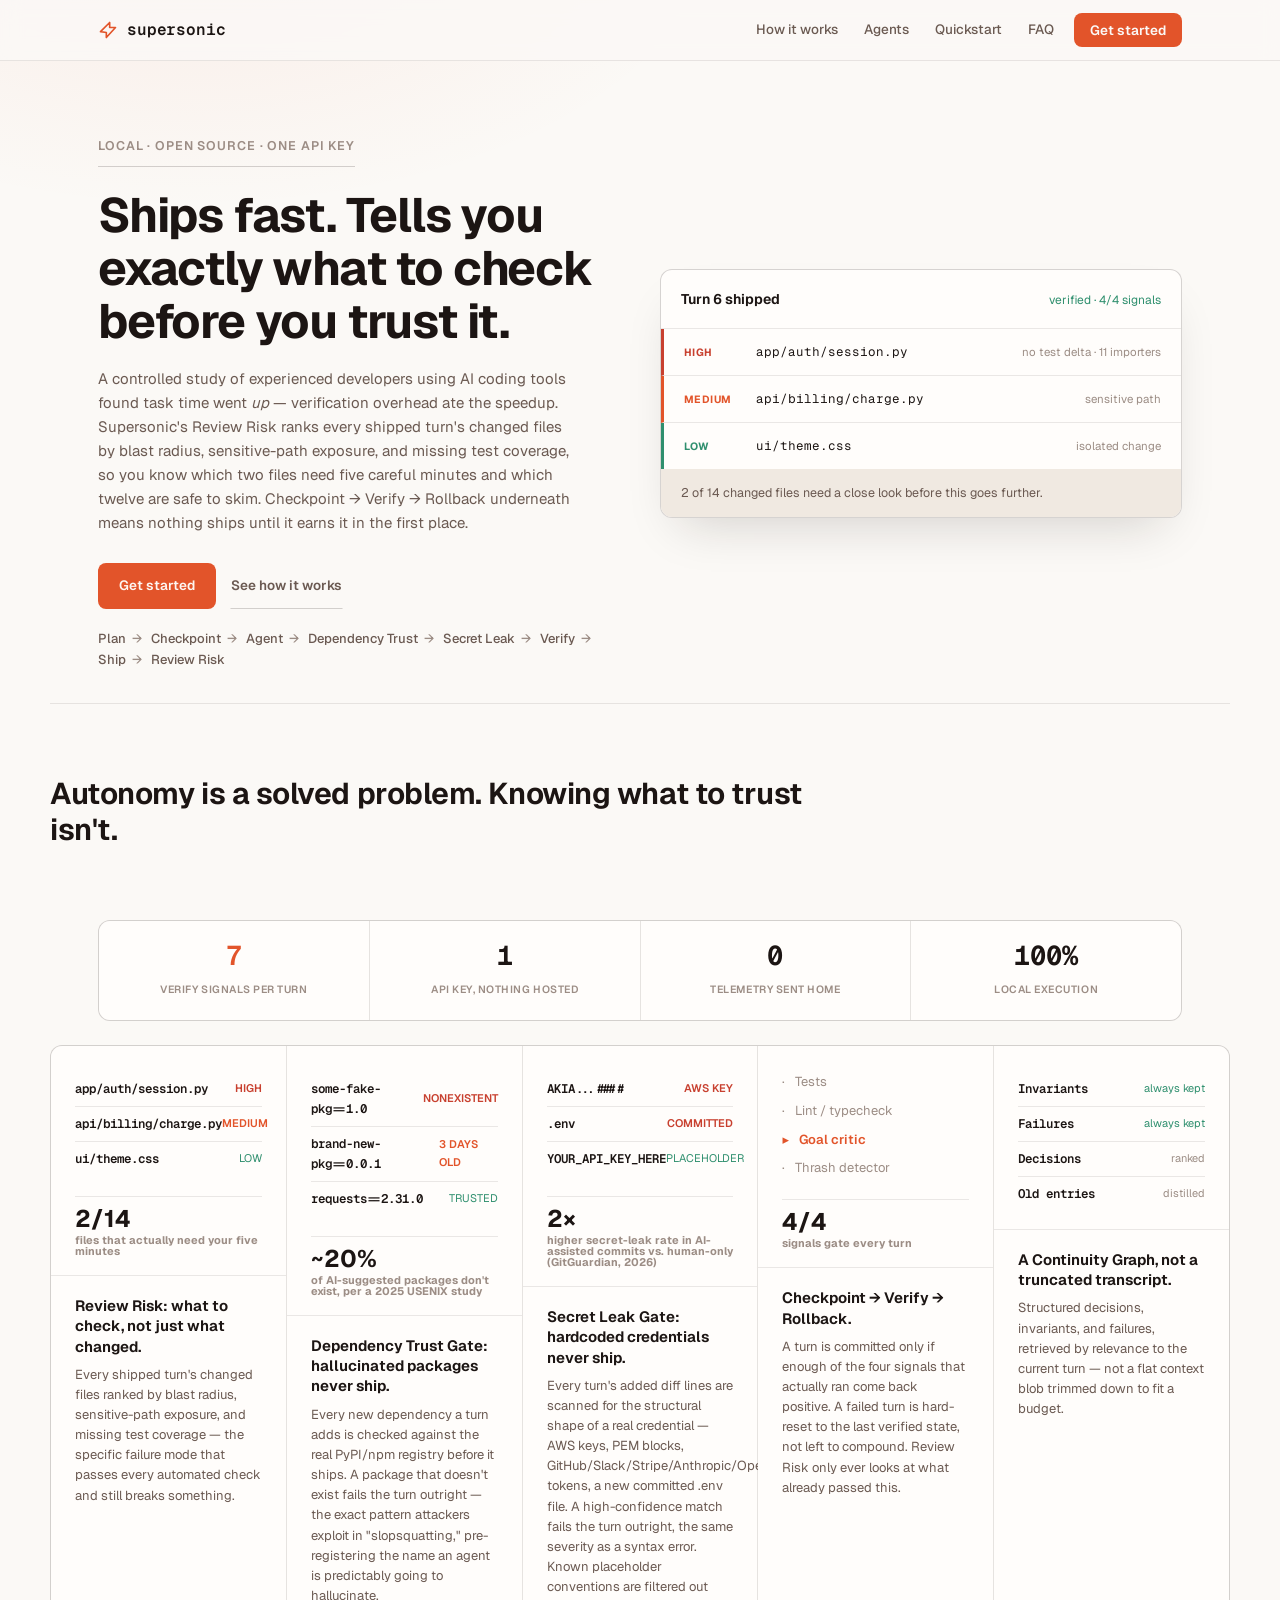
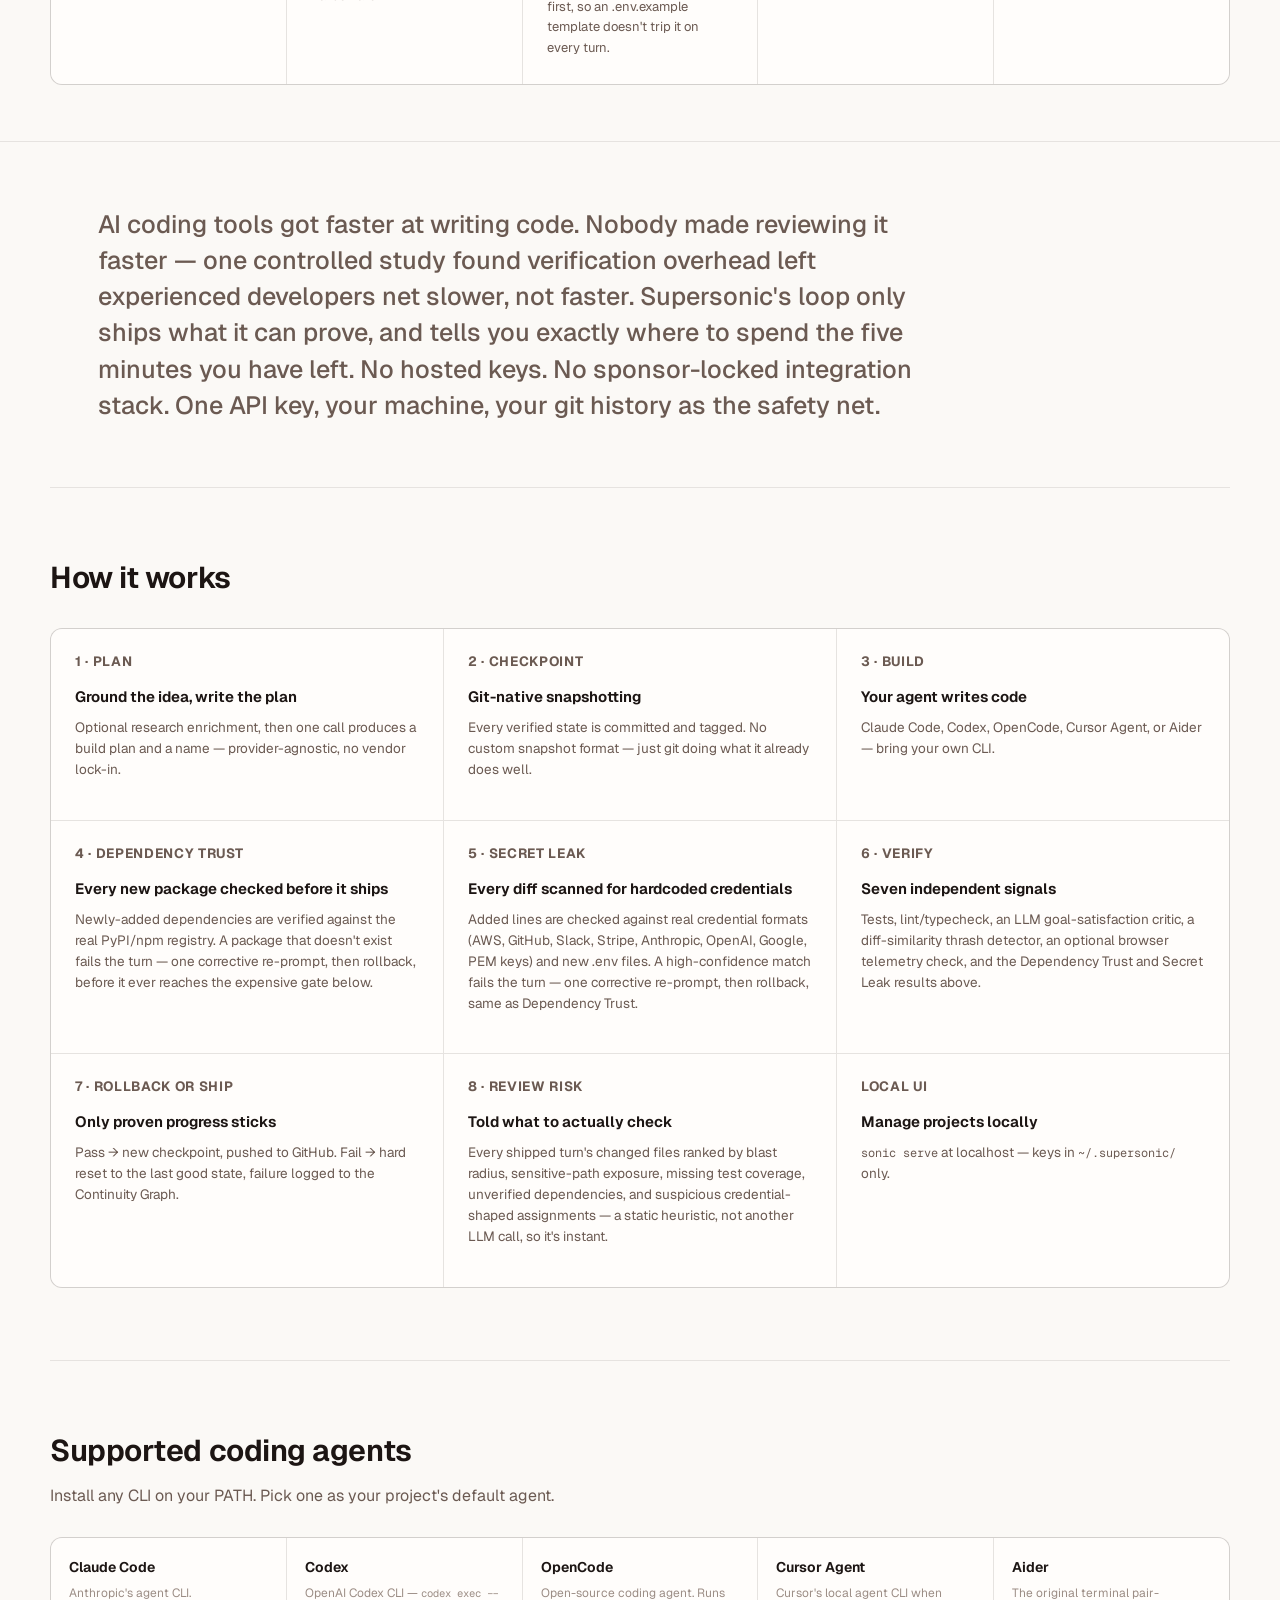
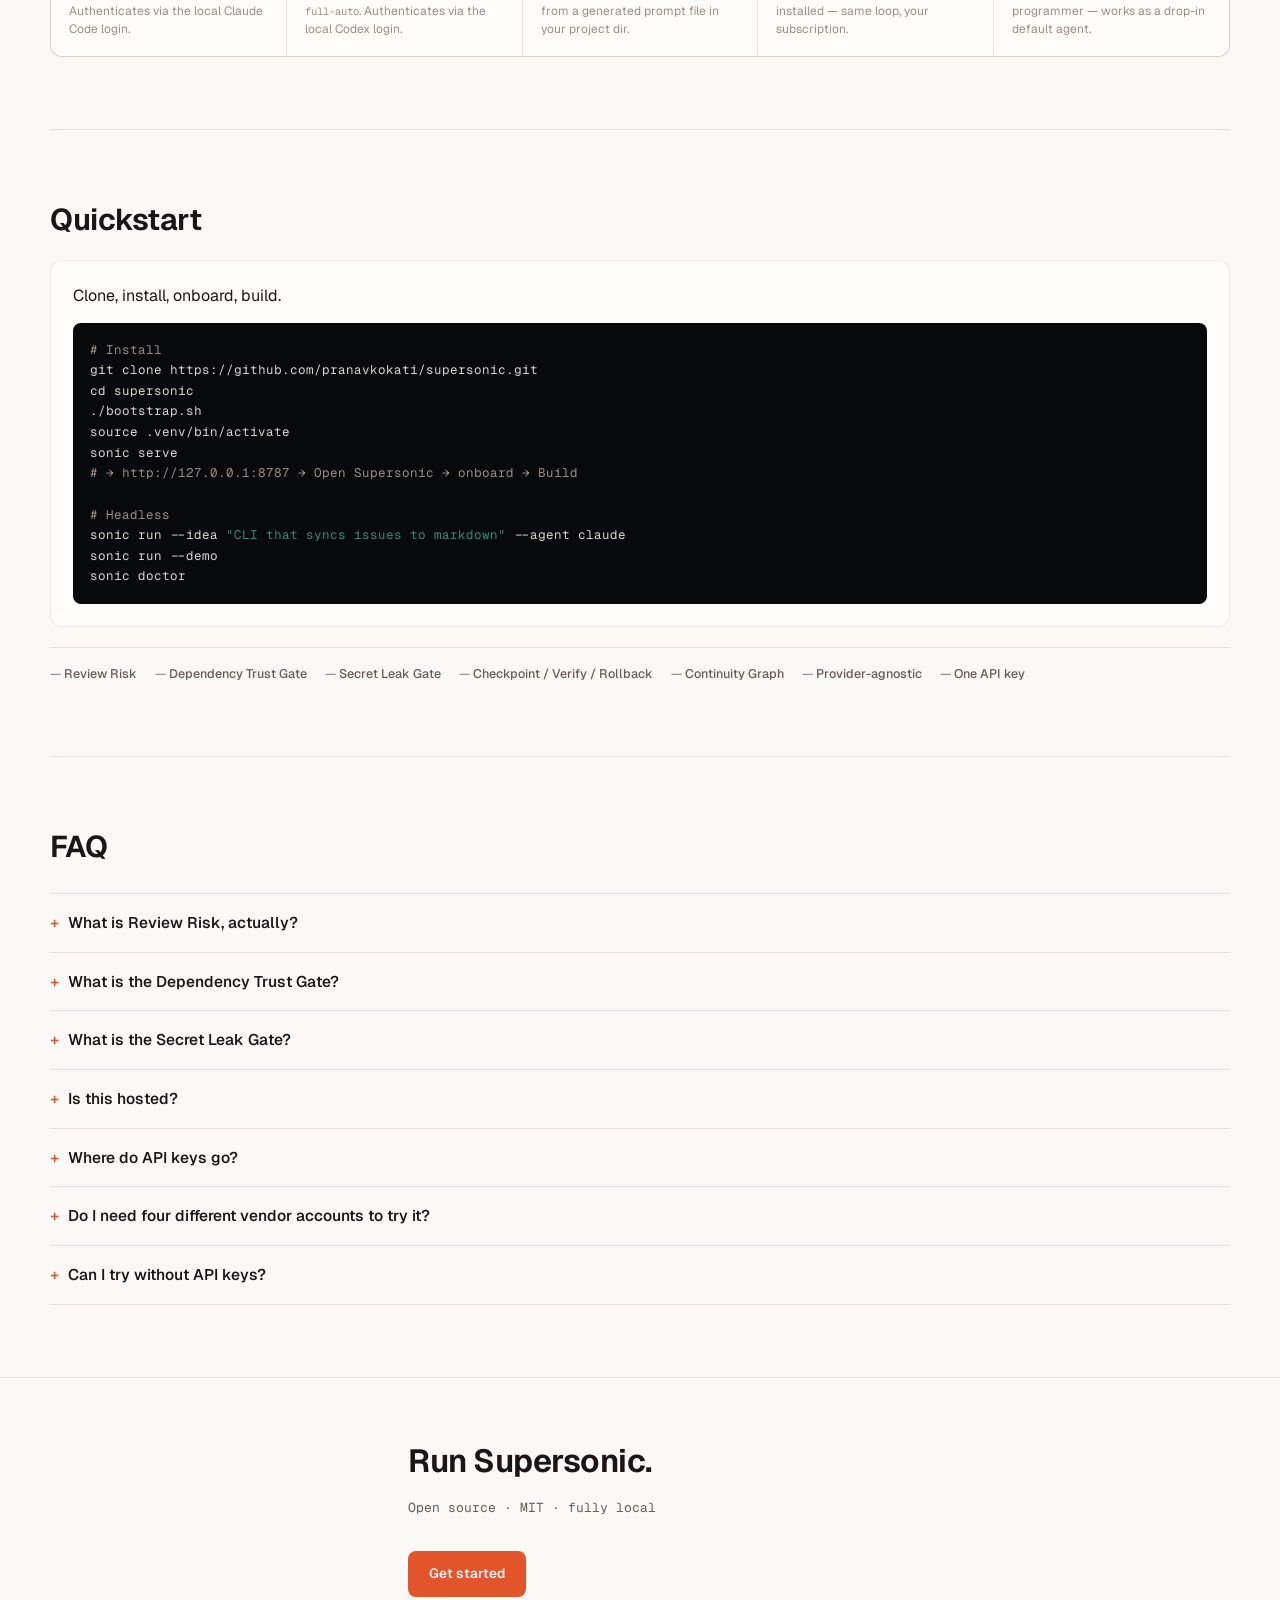
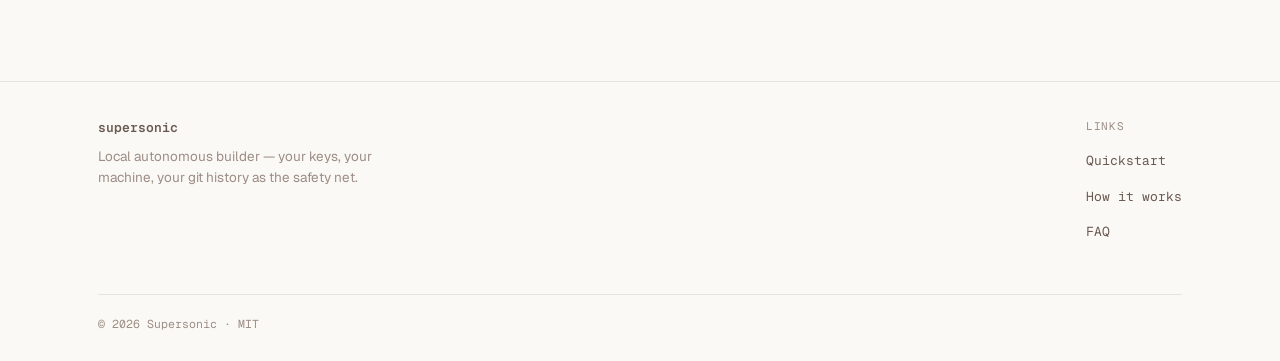
==== web/index.html @ 994d0da0 "web: remove Agent Racing FAQ callback, no longer relevant framing" ====
<!DOCTYPE html>
<html lang="en">
<head>
  <meta charset="UTF-8" />
  <meta name="viewport" content="width=device-width, initial-scale=1.0" />
  <title>Supersonic — Ships fast, tells you exactly what to check before you trust it</title>
  <meta name="description" content="Supersonic pairs an autonomous Checkpoint/Verify/Rollback build loop with Review Risk, a Dependency Trust Gate, and a Secret Leak Gate: every shipped turn's changed files are ranked by what to check, every new dependency is checked against the real registry, and every diff is scanned for hardcoded credentials before it ships." />
  <meta property="og:title" content="Supersonic" />
  <meta property="og:description" content="Review Risk ranks what to actually check on every shipped turn. Dependency Trust Gate blocks hallucinated packages. Secret Leak Gate catches hardcoded credentials before they ship. Checkpoint → Verify → Rollback underneath. One API key. Fully local." />
  <meta property="og:type" content="website" />
  <meta name="theme-color" content="#fbf9f6" />
  <link rel="preconnect" href="https://fonts.googleapis.com" />
  <link rel="preconnect" href="https://fonts.gstatic.com" crossorigin />
  <link href="https://fonts.googleapis.com/css2?family=Geist:wght@400;500;600;700&family=Geist+Mono:wght@400;500;600&display=swap" rel="stylesheet" />
  <link rel="stylesheet" href="assets/css/style.css?v=5" />
  <link rel="stylesheet" href="assets/css/sonic.css?v=3" />
  <link rel="stylesheet" href="assets/css/animations.css?v=1" />
  <link rel="icon" href="data:image/svg+xml,<svg xmlns='http://www.w3.org/2000/svg' viewBox='0 0 24 24'><path d='M3 14 L14 3 L14 9 L21 9 L10 21 L10 15 Z' fill='%23e2542a'/></svg>" />
</head>
<body class="df-site">
  <div class="df-bg-top" aria-hidden="true"></div>

  <header class="df-header">
    <div class="df-header-inner">
      <a href="index.html" class="df-logo">
        <svg class="df-logo-mark" xmlns="http://www.w3.org/2000/svg" viewBox="0 0 24 24" aria-hidden="true">
          <path d="M3 14 L14 3 L14 9 L21 9 L10 21 L10 15 Z" fill="none" stroke="#e2542a" stroke-width="2" stroke-linecap="round" stroke-linejoin="round"/>
        </svg>
        <span class="df-logo-word">supersonic</span>
      </a>
      <div class="df-header-end">
        <nav class="df-nav-pill" aria-label="Main">
          <a href="#how">How it works</a>
          <a href="#agents">Agents</a>
          <a href="#quickstart">Quickstart</a>
          <a href="#faq">FAQ</a>
        </nav>
        <div class="df-cta-pill">
          <a href="#quickstart">Get started</a>
        </div>
      </div>
      <button type="button" class="df-menu-btn" id="df-menu-btn" aria-label="Open menu" aria-expanded="false">
        <span></span><span></span>
      </button>
    </div>
    <div class="df-mobile-nav hidden" id="df-mobile-nav">
      <a href="#how">How it works</a>
      <a href="#agents">Agents</a>
      <a href="#quickstart">Quickstart</a>
      <a href="#faq">FAQ</a>
    </div>
  </header>
  <div class="df-header-spacer" aria-hidden="true"></div>

  <div class="df-shell">
    <main>
      <section class="hero-df">
        <div class="hero-df-inner">
          <div class="hero-df-copy">
            <span class="hero-df-eyebrow">local · open source · one API key</span>
            <h1 class="hero-df-title">Ships fast. Tells you exactly what to check before you trust it.</h1>
            <p class="hero-df-lead">
              A controlled study of experienced developers using AI coding tools found task time went
              <em>up</em> — verification overhead ate the speedup. Supersonic's Review Risk ranks every
              shipped turn's changed files by blast radius, sensitive-path exposure, and missing test
              coverage, so you know which two files need five careful minutes and which twelve are safe
              to skim. Checkpoint → Verify → Rollback underneath means nothing ships until it earns it
              in the first place.
            </p>
            <div class="hero-df-actions">
              <a href="#quickstart" class="btn btn-pear">Get started</a>
              <a href="#how" class="btn btn-text-link">See how it works</a>
            </div>
            <div class="pipeline-flow" aria-hidden="true">
              <span>Plan</span><span class="arrow">→</span>
              <span>Checkpoint</span><span class="arrow">→</span>
              <span>Agent</span><span class="arrow">→</span>
              <span>Dependency Trust</span><span class="arrow">→</span>
              <span>Secret Leak</span><span class="arrow">→</span>
              <span>Verify</span><span class="arrow">→</span>
              <span>Ship</span><span class="arrow">→</span>
              <span>Review Risk</span>
            </div>
          </div>
          <div class="hero-df-visual">
            <div class="ship-card">
              <div class="ship-card-head">
                <span class="ship-card-label">Turn 6 shipped</span>
                <span class="ship-card-status">verified · 4/4 signals</span>
              </div>
              <ul class="ship-card-list">
                <li class="ship-row high">
                  <span class="ship-row-level">High</span>
                  <span class="ship-row-path">app/auth/session.py</span>
                  <span class="ship-row-note">no test delta · 11 importers</span>
                </li>
                <li class="ship-row medium">
                  <span class="ship-row-level">Medium</span>
                  <span class="ship-row-path">api/billing/charge.py</span>
                  <span class="ship-row-note">sensitive path</span>
                </li>
                <li class="ship-row low">
                  <span class="ship-row-level">Low</span>
                  <span class="ship-row-path">ui/theme.css</span>
                  <span class="ship-row-note">isolated change</span>
                </li>
              </ul>
              <p class="ship-card-foot">2 of 14 changed files need a close look before this goes further.</p>
            </div>
          </div>
        </div>
      </section>

      <section class="section wrap" id="features">
        <h2 class="section-title-lg">Autonomy is a solved problem. Knowing what to trust isn't.</h2>
      </section>

      <section class="wrap">
        <div class="stat-row">
          <div class="stat-card accent">
            <span class="stat-card-n">7</span>
            <span class="stat-card-l">verify signals per turn</span>
          </div>
          <div class="stat-card">
            <span class="stat-card-n">1</span>
            <span class="stat-card-l">API key, nothing hosted</span>
          </div>
          <div class="stat-card">
            <span class="stat-card-n">0</span>
            <span class="stat-card-l">telemetry sent home</span>
          </div>
          <div class="stat-card">
            <span class="stat-card-n">100%</span>
            <span class="stat-card-l">local execution</span>
          </div>
        </div>
      </section>

      <section class="df-features">
        <div class="df-features-inner">
          <article class="df-feature-card">
            <div class="df-feature-visual df-feature-visual--warm">
              <div class="df-feature-inner">
                <ul class="feat-int-list">
                  <li><strong>app/auth/session.py</strong><span class="feat-int-bad">HIGH</span></li>
                  <li><strong>api/billing/charge.py</strong><span class="feat-int-warn">MEDIUM</span></li>
                  <li><strong>ui/theme.css</strong><span class="feat-int-ok">LOW</span></li>
                </ul>
                <p class="feat-stat">2/14<span>files that actually need your five minutes</span></p>
              </div>
            </div>
            <div class="df-feature-copy">
              <h3>Review Risk: what to check, not just what changed.</h3>
              <p>Every shipped turn's changed files ranked by blast radius, sensitive-path exposure, and missing test coverage — the specific failure mode that passes every automated check and still breaks something.</p>
            </div>
          </article>

          <article class="df-feature-card">
            <div class="df-feature-visual df-feature-visual--warm">
              <div class="df-feature-inner">
                <ul class="feat-int-list">
                  <li><strong>some-fake-pkg==1.0</strong><span class="feat-int-bad">NONEXISTENT</span></li>
                  <li><strong>brand-new-pkg==0.0.1</strong><span class="feat-int-warn">3 DAYS OLD</span></li>
                  <li><strong>requests==2.31.0</strong><span class="feat-int-ok">TRUSTED</span></li>
                </ul>
                <p class="feat-stat">~20%<span>of AI-suggested packages don't exist, per a 2025 USENIX study</span></p>
              </div>
            </div>
            <div class="df-feature-copy">
              <h3>Dependency Trust Gate: hallucinated packages never ship.</h3>
              <p>Every new dependency a turn adds is checked against the real PyPI/npm registry before it ships. A package that doesn't exist fails the turn outright — the exact pattern attackers exploit in "slopsquatting," pre-registering the name an agent is predictably going to hallucinate.</p>
            </div>
          </article>

          <article class="df-feature-card">
            <div class="df-feature-visual df-feature-visual--warm">
              <div class="df-feature-inner">
                <ul class="feat-int-list">
                  <li><strong>AKIA...####</strong><span class="feat-int-bad">AWS KEY</span></li>
                  <li><strong>.env</strong><span class="feat-int-bad">COMMITTED</span></li>
                  <li><strong>YOUR_API_KEY_HERE</strong><span class="feat-int-ok">PLACEHOLDER</span></li>
                </ul>
                <p class="feat-stat">2×<span>higher secret-leak rate in AI-assisted commits vs. human-only (GitGuardian, 2026)</span></p>
              </div>
            </div>
            <div class="df-feature-copy">
              <h3>Secret Leak Gate: hardcoded credentials never ship.</h3>
              <p>Every turn's added diff lines are scanned for the structural shape of a real credential — AWS keys, PEM blocks, GitHub/Slack/Stripe/Anthropic/OpenAI/Google tokens, a new committed .env file. A high-confidence match fails the turn outright, the same severity as a syntax error. Known placeholder conventions are filtered out first, so an .env.example template doesn't trip it on every turn.</p>
            </div>
          </article>

          <article class="df-feature-card">
            <div class="df-feature-visual df-feature-visual--blue">
              <div class="df-feature-inner">
                <ul class="feat-stack">
                  <li>Tests</li>
                  <li>Lint / typecheck</li>
                  <li class="feat-stack--active">Goal critic</li>
                  <li>Thrash detector</li>
                </ul>
                <p class="feat-stat">4/4<span>signals gate every turn</span></p>
              </div>
            </div>
            <div class="df-feature-copy">
              <h3>Checkpoint → Verify → Rollback.</h3>
              <p>A turn is committed only if enough of the four signals that actually ran come back positive. A failed turn is hard-reset to the last verified state, not left to compound. Review Risk only ever looks at what already passed this.</p>
            </div>
          </article>

          <article class="df-feature-card">
            <div class="df-feature-visual df-feature-visual--pear">
              <div class="df-feature-inner">
                <ul class="feat-int-list">
                  <li><strong>Invariants</strong><span class="feat-int-ok">always kept</span></li>
                  <li><strong>Failures</strong><span class="feat-int-ok">always kept</span></li>
                  <li><strong>Decisions</strong><span class="feat-int-pending">ranked</span></li>
                  <li><strong>Old entries</strong><span class="feat-int-pending">distilled</span></li>
                </ul>
              </div>
            </div>
            <div class="df-feature-copy">
              <h3>A Continuity Graph, not a truncated transcript.</h3>
              <p>Structured decisions, invariants, and failures, retrieved by relevance to the current turn — not a flat context blob trimmed down to fit a budget.</p>
            </div>
          </article>
        </div>
      </section>

      <section class="editorial">
        <div class="wrap">
          <h2 class="editorial-quote">AI coding tools got faster at writing code. Nobody made reviewing it faster — one controlled study found verification overhead left experienced developers net slower, not faster. Supersonic's loop only ships what it can prove, and tells you exactly where to spend the five minutes you have left. No hosted keys. No sponsor-locked integration stack. One API key, your machine, your git history as the safety net.</h2>
        </div>
      </section>

      <section class="section wrap" id="how">
        <h2 class="section-title">How it works</h2>
        <div class="trust-grid" style="margin-top:32px">
          <article class="trust-card">
            <p class="trust-label">1 · Plan</p>
            <h3>Ground the idea, write the plan</h3>
            <p>Optional research enrichment, then one call produces a build plan and a name — provider-agnostic, no vendor lock-in.</p>
          </article>
          <article class="trust-card">
            <p class="trust-label">2 · Checkpoint</p>
            <h3>Git-native snapshotting</h3>
            <p>Every verified state is committed and tagged. No custom snapshot format — just git doing what it already does well.</p>
          </article>
          <article class="trust-card">
            <p class="trust-label">3 · Build</p>
            <h3>Your agent writes code</h3>
            <p>Claude Code, Codex, OpenCode, Cursor Agent, or Aider — bring your own CLI.</p>
          </article>
          <article class="trust-card">
            <p class="trust-label">4 · Dependency Trust</p>
            <h3>Every new package checked before it ships</h3>
            <p>Newly-added dependencies are verified against the real PyPI/npm registry. A package that doesn't exist fails the turn — one corrective re-prompt, then rollback, before it ever reaches the expensive gate below.</p>
          </article>
          <article class="trust-card">
            <p class="trust-label">5 · Secret Leak</p>
            <h3>Every diff scanned for hardcoded credentials</h3>
            <p>Added lines are checked against real credential formats (AWS, GitHub, Slack, Stripe, Anthropic, OpenAI, Google, PEM keys) and new .env files. A high-confidence match fails the turn — one corrective re-prompt, then rollback, same as Dependency Trust.</p>
          </article>
          <article class="trust-card">
            <p class="trust-label">6 · Verify</p>
            <h3>Seven independent signals</h3>
            <p>Tests, lint/typecheck, an LLM goal-satisfaction critic, a diff-similarity thrash detector, an optional browser telemetry check, and the Dependency Trust and Secret Leak results above.</p>
          </article>
          <article class="trust-card">
            <p class="trust-label">7 · Rollback or ship</p>
            <h3>Only proven progress sticks</h3>
            <p>Pass → new checkpoint, pushed to GitHub. Fail → hard reset to the last good state, failure logged to the Continuity Graph.</p>
          </article>
          <article class="trust-card">
            <p class="trust-label">8 · Review Risk</p>
            <h3>Told what to actually check</h3>
            <p>Every shipped turn's changed files ranked by blast radius, sensitive-path exposure, missing test coverage, unverified dependencies, and suspicious credential-shaped assignments — a static heuristic, not another LLM call, so it's instant.</p>
          </article>
          <article class="trust-card">
            <p class="trust-label">Local UI</p>
            <h3>Manage projects locally</h3>
            <p><code>sonic serve</code> at localhost — keys in <code>~/.supersonic/</code> only.</p>
          </article>
        </div>
      </section>

      <section class="section wrap" id="agents">
        <h2 class="section-title">Supported coding agents</h2>
        <p class="section-desc" style="margin-top:12px;color:var(--text-secondary);max-width:560px">Install any CLI on your PATH. Pick one as your project's default agent.</p>
        <div class="agent-grid">
          <article class="agent-card">
            <h3>Claude Code</h3>
            <p>Anthropic's agent CLI. Authenticates via the local Claude Code login.</p>
          </article>
          <article class="agent-card">
            <h3>Codex</h3>
            <p>OpenAI Codex CLI — <code>codex exec --full-auto</code>. Authenticates via the local Codex login.</p>
          </article>
          <article class="agent-card">
            <h3>OpenCode</h3>
            <p>Open-source coding agent. Runs from a generated prompt file in your project dir.</p>
          </article>
          <article class="agent-card">
            <h3>Cursor Agent</h3>
            <p>Cursor's local agent CLI when installed — same loop, your subscription.</p>
          </article>
          <article class="agent-card">
            <h3>Aider</h3>
            <p>The original terminal pair-programmer — works as a drop-in default agent.</p>
          </article>
        </div>
      </section>

      <section class="section wrap" id="quickstart">
        <h2 class="section-title">Quickstart</h2>
        <div class="quickstart-block">
          <p>Clone, install, onboard, build.</p>
          <pre><span class="cm"># Install</span>
git clone https://github.com/pranavkokati/supersonic.git
cd supersonic
./bootstrap.sh
source .venv/bin/activate
sonic serve
<span class="cm"># → http://127.0.0.1:8787 → Open Supersonic → onboard → Build</span>

<span class="cm"># Headless</span>
sonic run --idea <span class="str">"CLI that syncs issues to markdown"</span> --agent claude
sonic run --demo
sonic doctor</pre>
        </div>
        <div class="differentiator-row" id="stack">
          <span class="differentiator-pill">Review Risk</span>
          <span class="differentiator-pill">Dependency Trust Gate</span>
          <span class="differentiator-pill">Secret Leak Gate</span>
          <span class="differentiator-pill">Checkpoint / Verify / Rollback</span>
          <span class="differentiator-pill">Continuity Graph</span>
          <span class="differentiator-pill">Provider-agnostic</span>
          <span class="differentiator-pill">One API key</span>
        </div>
      </section>

      <section class="section wrap" id="faq">
        <h2 class="section-title">FAQ</h2>
        <div class="faq-list">
          <details class="faq-item">
            <summary>What is Review Risk, actually?</summary>
            <p>A static heuristic (no LLM call) that runs once a turn ships. It parses the diff, counts how many other files import each changed file (blast radius), checks changed lines and paths against a list of sensitive-surface keywords (auth, payment, permissions, migrations, deletion), and checks whether a matching test file was touched in the same turn. Files score high/medium/low and get a plain-English reason. It has false positives and false negatives — the goal is redirecting a human's five minutes of attention, not replacing judgment.</p>
          </details>
          <details class="faq-item">
            <summary>What is the Dependency Trust Gate?</summary>
            <p>A pre-flight check that runs before the expensive Verify gate. It reads the turn's diff for any newly-added package (manifest entries in requirements.txt/pyproject.toml/Pipfile/package.json, or a raw install-command line), and checks each one against the real PyPI or npm registry. A package that doesn't exist fails the turn outright — that's "slopsquatting": an attacker pre-registers a name an AI agent is statistically likely to hallucinate, ships malware under it, and waits. It can't stop a malicious install from executing once inside a single turn's working tree (Supersonic doesn't sandbox the coding agent's own shell commands), but it guarantees that dependency never gets checkpointed, shipped, or pushed to GitHub — and the agent gets one corrective re-prompt naming the exact bad package first.</p>
          </details>
          <details class="faq-item">
            <summary>What is the Secret Leak Gate?</summary>
            <p>A pre-flight check, same family as Syntax Shield and the Dependency Trust Gate, that runs before the expensive Verify gate. It scans only the <em>added</em> lines of a turn's diff for the structural shape of a real credential: AWS access key IDs, PEM private key blocks, GitHub/Slack/Stripe/Anthropic/OpenAI/Google token formats, and Slack webhook URLs. A match on any of those formats is specific enough to be a real secret, not a coincidence, and fails the turn outright — one corrective re-prompt naming the exact file and pattern, then rollback if it's still there. A new or modified real <code>.env</code> file (not <code>.env.example</code>) is flagged the same way regardless of content. A separate, noisier heuristic — a variable name like <code>api_key</code> or <code>password</code> assigned a long opaque string — is surfaced in the Review Brief instead of blocking, since it's prone to false positives on things like test fixture IDs. GitGuardian's State of Secrets Sprawl 2026 report found AI-assisted commits leak a real secret at roughly double the rate of human-only commits (~3.2% vs. ~1.6%), and that 64% of secrets confirmed valid in 2022 were still exploitable in January 2026 because nobody rotated them — this gate exists to stop that pattern before it starts.</p>
          </details>
          <details class="faq-item">
            <summary>Is this hosted?</summary>
            <p>No. Supersonic runs entirely on your machine. This website is documentation and overview only.</p>
          </details>
          <details class="faq-item">
            <summary>Where do API keys go?</summary>
            <p><code>~/.supersonic/config.json</code> — never uploaded anywhere. Configure via the local UI at <code>sonic serve</code>.</p>
          </details>
          <details class="faq-item">
            <summary>Do I need four different vendor accounts to try it?</summary>
            <p>No. One LLM key (Anthropic, OpenAI, or a local Ollama server) is all that's required. GitHub shipping, Linear, and research enrichment are all optional and off by default.</p>
          </details>
          <details class="faq-item">
            <summary>Can I try without API keys?</summary>
            <p>Yes — <code>sonic run --demo</code> runs the full loop in demo mode with synthetic turns, so you can see the checkpoint/verify/rollback mechanics before connecting a provider.</p>
          </details>
        </div>
      </section>

      <section class="cta-df">
        <div class="wrap cta-df-inner">
          <h2>Run Supersonic.</h2>
          <p>Open source · MIT · fully local</p>
          <a href="#quickstart" class="btn btn-pear">Get started</a>
        </div>
      </section>
    </main>

    <footer class="df-footer">
      <div class="df-footer-inner">
        <div class="df-footer-grid">
          <div class="df-footer-brand-col">
            <p class="df-footer-brand">supersonic</p>
            <p class="df-footer-tagline">Local autonomous builder — your keys, your machine, your git history as the safety net.</p>
          </div>
          <div class="df-footer-links">
            <div>
              <p class="df-footer-heading">Links</p>
              <ul>
                <li><a href="#quickstart">Quickstart</a></li>
                <li><a href="#how">How it works</a></li>
                <li><a href="#faq">FAQ</a></li>
              </ul>
            </div>
          </div>
        </div>
        <p class="df-footer-copy">© 2026 Supersonic · MIT</p>
      </div>
    </footer>
  </div>

  <script src="assets/js/animations.js?v=1"></script>
  <script src="assets/js/site.js?v=3"></script>
</body>
</html>
---- web/assets/css/style.css ----
/* Supersonic design system — warm paper, editorial, restrained. Cream/off-
   white surfaces, a warm near-black (not pure-black) ink color, the same
   orange brand accent throughout, and a teal secondary accent for variety.
   Geist for text, Geist Mono reserved for code and file paths. No dark-mode
   terminal cosplay, no pastel-serif "AI startup" template — a plain, legible
   system that reads as a real product, not a generated one. */

:root {
  --bg: #fbf9f6;
  --bg-elevated: #f5f0ea;
  --bg-soft: #f0e9e1;
  --surface: #fffdfb;
  --line: rgba(28, 21, 19, 0.09);
  --line-strong: rgba(28, 21, 19, 0.18);
  --text: #1c1513;
  --text-secondary: #6b5a52;
  --text-muted: #9c8d85;
  --accent: #e2542a;
  --accent-soft: rgba(226, 84, 42, 0.1);
  --accent-strong: #c8441f;
  --good: #2f8f6e;
  --good-soft: rgba(47, 143, 110, 0.1);
  --bad: #c8402f;
  --bad-soft: rgba(200, 64, 47, 0.1);
  --sans: "Geist", -apple-system, BlinkMacSystemFont, "Segoe UI", system-ui, sans-serif;
  --mono: "Geist Mono", "JetBrains Mono", ui-monospace, "SF Mono", Menlo, Consolas, monospace;
  --max: 1180px;
  --frame: clamp(20px, 4vw, 48px);
  --nav-h: 60px;
  --radius: 12px;
  --radius-sm: 8px;
  --ease: cubic-bezier(0.16, 1, 0.3, 1);
  --shadow: 0 20px 48px -16px rgba(28, 21, 19, 0.16);
  --bg-muted: var(--bg-soft);
  --serif: var(--sans);
  --pear: var(--accent);
  --pear-hover: var(--accent-strong);
  --pear-dark: var(--accent);
  --pink: var(--accent);
  --pink-soft: var(--accent-soft);
  --pink-dark: var(--accent);
  --mint: var(--good);
}

* { box-sizing: border-box; margin: 0; padding: 0; }
html { scroll-behavior: smooth; }
body {
  font-family: var(--sans);
  background: var(--bg);
  color: var(--text);
  line-height: 1.6;
  -webkit-font-smoothing: antialiased;
  overflow-x: clip;
}
a { color: inherit; text-decoration: none; }
code, pre { font-family: var(--mono); font-size: 0.88em; }
.hidden { display: none !important; }

.wrap { max-width: var(--max); margin: 0 auto; padding: 0 var(--frame); }

/* ── Shell ── */
.df-site { position: relative; background: var(--bg); }
.df-bg-top {
  pointer-events: none;
  position: fixed;
  left: 0; right: 0; top: 0;
  height: 100%;
  background:
    radial-gradient(ellipse 900px 500px at 15% -10%, rgba(226, 84, 42, 0.08), transparent 60%),
    var(--bg);
  z-index: 0;
}
.df-shell { position: relative; z-index: 1; min-height: 100vh; }

/* ── Header — flat bar, no glass pill ── */
.df-header {
  position: fixed;
  inset: 0 0 auto 0;
  z-index: 100;
  background: rgba(251, 249, 246, 0.86);
  backdrop-filter: blur(10px);
  border-bottom: 1px solid var(--line);
}
.df-header-inner {
  position: relative;
  display: flex;
  align-items: center;
  max-width: var(--max);
  margin: 0 auto;
  padding: 0 var(--frame);
  min-height: var(--nav-h);
}
.df-logo { display: inline-flex; align-items: center; gap: 9px; color: var(--text); }
.df-logo-mark { width: 20px; height: auto; flex-shrink: 0; }
.df-logo-word {
  font-family: var(--mono);
  font-size: 16px;
  font-weight: 600;
  letter-spacing: -0.01em;
}
.df-logo-word em { color: var(--accent); font-style: normal; }
.df-header-end { display: none; align-items: center; gap: 20px; margin-left: auto; }
@media (min-width: 820px) { .df-header-end { display: flex; } }
.df-nav-pill { display: flex; align-items: center; gap: 26px; }
.df-nav-pill a {
  font-family: var(--sans);
  font-size: 13.5px;
  font-weight: 500;
  color: var(--text-secondary);
  transition: color 0.15s;
}
.df-nav-pill a:hover { color: var(--text); }
.df-cta-pill a {
  font-family: var(--sans);
  font-size: 13.5px;
  font-weight: 600;
  color: var(--bg);
  background: var(--accent);
  padding: 8px 16px;
  border-radius: var(--radius-sm);
  transition: background 0.15s;
}
.df-cta-pill a:hover { background: var(--accent-strong); }
.df-menu-btn {
  display: flex;
  flex-direction: column;
  justify-content: center;
  gap: 5px;
  width: 36px;
  height: 36px;
  margin-left: auto;
  padding: 8px;
  border: 1px solid var(--line-strong);
  border-radius: var(--radius-sm);
  background: transparent;
  cursor: pointer;
}
.df-menu-btn span { display: block; height: 1.5px; background: var(--text); }
@media (min-width: 820px) { .df-menu-btn { display: none; } }
.df-mobile-nav { display: flex; flex-direction: column; gap: 4px; padding: 8px var(--frame) 16px; background: var(--bg); border-bottom: 1px solid var(--line); }
.df-mobile-nav a { padding: 12px 0; font-family: var(--mono); font-size: 14px; color: var(--text-secondary); border-bottom: 1px solid var(--line); }
.df-header-spacer { height: var(--nav-h); }

/* ── Buttons ── */
.btn {
  display: inline-flex;
  align-items: center;
  justify-content: center;
  gap: 8px;
  padding: 11px 20px;
  border-radius: var(--radius-sm);
  font-family: var(--sans);
  font-size: 13.5px;
  font-weight: 600;
  border: 1px solid transparent;
  cursor: pointer;
  transition: background 0.15s, border-color 0.15s, color 0.15s;
}
.btn-pear { background: var(--accent); color: #fdf6f2; }
.btn-pear:hover { background: var(--accent-strong); }
.btn-text-link {
  padding: 11px 0;
  color: var(--text-secondary);
  border-bottom: 1px solid var(--line-strong);
  border-radius: 0;
}
.btn-text-link:hover { color: var(--text); border-color: var(--text); }
.btn-outline {
  background: transparent;
  color: var(--text);
  border-color: var(--line-strong);
}
.btn-outline:hover { border-color: var(--text-secondary); }
.btn-ghost { background: var(--bg-soft); color: var(--text); }
.btn-ghost:hover { background: var(--bg-elevated); }
.btn-sm { padding: 8px 14px; font-size: 12px; }
.btn-block { width: 100%; }
.btn:disabled, .btn[aria-busy="true"] { opacity: 0.55; cursor: not-allowed; }

/* ── Hero ── */
.hero-df { padding: 48px 0 0; }
.hero-df-inner {
  max-width: var(--max);
  margin: 0 auto;
  padding: 0 var(--frame);
  display: grid;
  gap: 40px;
}
@media (min-width: 960px) {
  .hero-df-inner { grid-template-columns: 1fr 1fr; align-items: center; padding-top: 24px; }
}
.hero-df-copy { max-width: 560px; padding: 0 0 32px; }
.hero-df-eyebrow {
  display: inline-block;
  font-family: var(--sans);
  font-size: 12.5px;
  font-weight: 600;
  text-transform: uppercase;
  letter-spacing: 0.07em;
  color: var(--text-muted);
  margin-bottom: 22px;
  padding-bottom: 10px;
  border-bottom: 1px solid var(--line-strong);
}
.hero-df-title {
  font-family: var(--sans);
  font-size: clamp(32px, 4.6vw, 48px);
  font-weight: 700;
  line-height: 1.1;
  letter-spacing: -0.025em;
  margin-bottom: 20px;
  color: var(--text);
}
.hero-df-lead {
  font-size: 15px;
  line-height: 1.6;
  color: var(--text-secondary);
  max-width: 480px;
  margin-bottom: 28px;
}
.hero-df-actions { display: flex; flex-wrap: wrap; align-items: center; gap: 14px; }
.hero-df-visual { padding: 0 0 48px; }

/* Ship card — what an actual shipped turn's Review Risk output looks like.
   Deliberately NOT a fake terminal window (no traffic-light dots, no "$"
   prompts, no blinking cursor cosplay) — it's a plain data card because the
   product's whole pitch is a ranked list, not a simulated CLI session. */
.ship-card {
  background: var(--surface);
  border: 1px solid var(--line-strong);
  border-radius: var(--radius);
  overflow: hidden;
  box-shadow: 0 24px 48px -20px rgba(28, 21, 19, 0.18);
}
.ship-card-head {
  display: flex;
  align-items: baseline;
  justify-content: space-between;
  gap: 10px;
  padding: 18px 20px;
  border-bottom: 1px solid var(--line);
}
.ship-card-label { font-size: 14px; font-weight: 650; color: var(--text); }
.ship-card-status { font-size: 12px; color: var(--good); }
.ship-card-list { list-style: none; }
.ship-row {
  display: grid;
  grid-template-columns: 60px 1fr auto;
  align-items: center;
  gap: 12px;
  padding: 13px 20px;
  border-bottom: 1px solid var(--line);
  border-left: 3px solid transparent;
}
.ship-row:last-child { border-bottom: none; }
.ship-row.high { border-left-color: var(--bad); }
.ship-row.medium { border-left-color: var(--accent); }
.ship-row.low { border-left-color: var(--good); }
.ship-row-level { font-size: 10.5px; font-weight: 700; text-transform: uppercase; letter-spacing: 0.04em; }
.ship-row.high .ship-row-level { color: var(--bad); }
.ship-row.medium .ship-row-level { color: var(--accent); }
.ship-row.low .ship-row-level { color: var(--good); }
.ship-row-path { font-family: var(--mono); font-size: 12.5px; color: var(--text); overflow: hidden; text-overflow: ellipsis; white-space: nowrap; }
.ship-row-note { font-size: 11.5px; color: var(--text-muted); white-space: nowrap; }
.ship-card-foot { padding: 14px 20px; font-size: 12.5px; color: var(--text-secondary); background: var(--bg-soft); }

/* ── Section shells ── */
.section { padding: 72px 0; border-top: 1px solid var(--line); }
.section-title-lg {
  font-family: var(--sans);
  font-size: clamp(22px, 3.4vw, 30px);
  font-weight: 650;
  line-height: 1.2;
  letter-spacing: -0.015em;
  max-width: 760px;
  color: var(--text);
}
h2.section-title {
  font-family: var(--sans);
  font-size: clamp(22px, 3.4vw, 30px);
  font-weight: 650;
  letter-spacing: -0.015em;
  margin-bottom: 14px;
  line-height: 1.2;
}
.section-eyebrow {
  display: inline-block;
  font-family: var(--mono);
  font-size: 12px;
  text-transform: uppercase;
  letter-spacing: 0.08em;
  color: var(--accent);
  margin-bottom: 14px;
}

/* ── Feature rows — bordered terminal-style cards, not soft square visuals ── */
.df-features { padding: 0 var(--frame) 56px; }
.df-features-inner {
  display: flex;
  flex-direction: column;
  gap: 1px;
  max-width: var(--max);
  margin: 0 auto;
  background: var(--line);
  border: 1px solid var(--line);
  border-radius: var(--radius);
  overflow: hidden;
}
@media (min-width: 860px) { .df-features-inner { flex-direction: row; } }
.df-feature-card { display: flex; flex-direction: column; gap: 0; flex: 1; min-width: 0; background: var(--surface); }
.df-feature-visual { padding: 26px 24px 18px; border-bottom: 1px solid var(--line); }
.df-feature-visual--blue, .df-feature-visual--pear, .df-feature-visual--warm { background: transparent; }
.df-feature-inner { display: flex; flex-direction: column; gap: 14px; }
.feat-stack { list-style: none; display: flex; flex-direction: column; gap: 8px; font-family: var(--sans); }
.feat-stack li { display: flex; align-items: center; gap: 10px; font-size: 13px; color: var(--text-muted); }
.feat-stack li::before { content: "·"; color: var(--text-muted); }
.feat-stack li.feat-stack--active { color: var(--accent); font-weight: 600; }
.feat-stack li.feat-stack--active::before { content: "▸"; color: var(--accent); }
.feat-stat { margin-top: 6px; padding-top: 10px; border-top: 1px solid var(--line); font-family: var(--sans); font-weight: 700; font-size: 24px; color: var(--text); line-height: 1; }
.feat-stat span { display: block; font-family: var(--sans); font-size: 11px; color: var(--text-muted); margin-top: 4px; }
.feat-int-list { list-style: none; font-family: var(--sans); }
.feat-int-list li { display: flex; justify-content: space-between; align-items: center; padding: 7px 0; font-size: 13px; border-bottom: 1px solid var(--line); color: var(--text-secondary); }
.feat-int-list li:last-child { border-bottom: none; }
.feat-int-list strong { font-family: var(--mono); font-weight: 600; font-size: 0.96em; color: var(--text); }
.feat-int-ok { font-size: 11px; color: var(--good); }
.feat-int-pending { font-size: 11px; color: var(--text-muted); }
.feat-int-warn { font-size: 11px; font-weight: 600; color: var(--accent); }
.feat-int-bad { font-size: 11px; font-weight: 600; color: var(--bad); }
.df-feature-copy { padding: 20px 24px 26px; }
.df-feature-copy h3 { font-family: var(--sans); font-size: 15px; font-weight: 650; line-height: 1.35; color: var(--text); margin-bottom: 8px; }
.df-feature-copy p { max-width: 400px; font-size: 13px; line-height: 1.55; color: var(--text-secondary); }

/* ── Editorial quote ── */
.editorial { padding: 64px 0; border-top: 1px solid var(--line); }
.editorial-quote {
  font-family: var(--sans);
  font-size: clamp(19px, 2.6vw, 25px);
  font-weight: 500;
  line-height: 1.45;
  color: var(--text-secondary);
  max-width: 860px;
}

/* ── Trust cards ── */
.trust-grid { display: grid; grid-template-columns: repeat(3, 1fr); gap: 1px; margin-top: 28px; background: var(--line); border: 1px solid var(--line); border-radius: var(--radius); overflow: hidden; }
@media (max-width: 900px) { .trust-grid { grid-template-columns: 1fr; } }
.trust-card { background: var(--surface); padding: 22px 24px 26px; height: 100%; }
.trust-label { font-family: var(--sans); font-size: 11.5px; font-weight: 700; text-transform: uppercase; letter-spacing: 0.05em; color: var(--accent); margin-bottom: 10px; }
.trust-card h3 { font-family: var(--sans); font-size: 15px; font-weight: 650; line-height: 1.4; margin-bottom: 10px; color: var(--text); }
.trust-card p { font-size: 13.5px; color: var(--text-secondary); line-height: 1.55; margin-bottom: 14px; }

/* ── FAQ ── */
.faq-list { margin-top: 28px; border-top: 1px solid var(--line); }
.faq-item { border-bottom: 1px solid var(--line); }
.faq-item summary { cursor: pointer; font-weight: 550; font-size: 15.5px; line-height: 1.4; padding: 18px 0; list-style: none; color: var(--text); }
.faq-item summary::-webkit-details-marker { display: none; }
.faq-item summary::before { content: "+ "; color: var(--accent); font-family: var(--mono); }
.faq-item[open] summary::before { content: "− "; }
.faq-item p { font-size: 13.5px; color: var(--text-secondary); line-height: 1.55; padding-bottom: 18px; max-width: 620px; }

/* ── CTA + Footer ── */
.cta-df { padding: 64px 0 84px; text-align: left; border-top: 1px solid var(--line); }
.cta-df-inner { max-width: 560px; }
.cta-df-inner h2 { font-family: var(--sans); font-size: clamp(24px, 3.4vw, 32px); font-weight: 650; line-height: 1.2; letter-spacing: -0.015em; margin-bottom: 18px; }
.cta-df-inner p { font-family: var(--mono); font-size: 13px; color: var(--text-secondary); margin-bottom: 32px; }

.df-footer { border-top: 1px solid var(--line); background: var(--bg); }
.df-footer-inner { max-width: var(--max); margin: 0 auto; padding: 36px var(--frame) 28px; }
.df-footer-grid { display: grid; grid-template-columns: 1fr; gap: 32px; padding: 0 0 40px; }
@media (min-width: 1024px) { .df-footer-grid { grid-template-columns: 1fr auto; gap: 64px; } }
.df-footer-brand { font-family: var(--mono); font-size: 13px; font-weight: 600; color: var(--text-secondary); margin-bottom: 8px; }
.df-footer-tagline { font-size: 13.5px; line-height: 1.5; color: var(--text-muted); max-width: 300px; }
.df-footer-links { display: flex; gap: 48px; }
.df-footer-heading { font-family: var(--mono); font-size: 11px; text-transform: uppercase; letter-spacing: 0.06em; color: var(--text-muted); margin-bottom: 12px; }
.df-footer-links ul { list-style: none; }
.df-footer-links li { margin-bottom: 10px; }
.df-footer-links a { font-family: var(--mono); font-size: 13px; color: var(--text-secondary); transition: color 0.15s; }
.df-footer-links a:hover { color: var(--text); }
.df-footer-copy { font-family: var(--mono); font-size: 11.5px; color: var(--text-muted); padding-top: 20px; border-top: 1px solid var(--line); }

/* ── App/dashboard surfaces (shared with the marketing site) ── */
.dash-page, .app-page { background: var(--bg); min-height: 100vh; }
.dash-layout { display: grid; grid-template-columns: 220px minmax(0, 1fr); min-height: calc(100vh - var(--nav-h)); max-width: var(--max); margin: 0 auto; }
@media (max-width: 900px) { .dash-layout { grid-template-columns: 1fr; } }
.dash-sidebar { padding: 28px 18px 40px; border-right: 1px solid var(--line); }
@media (max-width: 900px) { .dash-sidebar { border-right: none; border-bottom: 1px solid var(--line); padding: 14px var(--frame) 10px; } .dash-nav { flex-direction: row; flex-wrap: wrap; gap: 6px; } .dash-nav-item { flex: 0 0 auto; padding: 8px 12px; font-size: 12px; } }
.dash-nav { display: flex; flex-direction: column; gap: 2px; }
.dash-nav-item, .dash-nav-link { text-align: left; padding: 9px 12px; border: none; border-radius: var(--radius-sm); background: transparent; font-family: var(--mono); font-size: 13px; color: var(--text-secondary); cursor: pointer; transition: background 0.12s, color 0.12s; display: block; }
.dash-nav-item:hover, .dash-nav-link:hover { background: var(--bg-soft); color: var(--text); }
.dash-nav-item.active { background: var(--accent-soft); color: var(--accent); }
.dash-main { padding: 32px var(--frame) 80px; width: 100%; }
.dash-header { margin-bottom: 26px; }
.dash-header h1 { font-family: var(--sans); font-size: clamp(22px, 3vw, 28px); font-weight: 650; letter-spacing: -0.015em; margin-bottom: 6px; }
.dash-header p { font-size: 13.5px; color: var(--text-secondary); max-width: 56ch; }
.dash-header p code { font-family: var(--mono); font-size: 0.88em; background: var(--bg-soft); padding: 2px 6px; border-radius: 4px; }
.dash-header-row { display: flex; justify-content: space-between; align-items: flex-start; flex-wrap: wrap; gap: 18px; }

.dash-profile { position: relative; }
.dash-profile-btn { display: flex; align-items: center; justify-content: center; width: 34px; height: 34px; padding: 0; border: 1px solid var(--line-strong); border-radius: 50%; background: var(--bg-soft); cursor: pointer; overflow: hidden; }
.dash-profile-photo { width: 100%; height: 100%; object-fit: cover; }
.dash-profile-initial { display: flex; align-items: center; justify-content: center; width: 100%; height: 100%; background: var(--accent); color: #fdf6f2; font-size: 13px; font-weight: 700; }
.dash-profile-dropdown { position: absolute; top: calc(100% + 8px); right: 0; min-width: 190px; padding: 10px; border-radius: var(--radius-sm); border: 1px solid var(--line-strong); background: var(--surface); opacity: 0; visibility: hidden; transform: translateY(-4px); transition: opacity 0.12s, transform 0.12s, visibility 0.12s; z-index: 120; }
.dash-profile:hover .dash-profile-dropdown, .dash-profile:focus-within .dash-profile-dropdown { opacity: 1; visibility: visible; transform: translateY(0); }
.dash-profile-dropdown-name { font-size: 13px; font-weight: 600; margin-bottom: 2px; }
.dash-profile-dropdown-email { font-size: 11.5px; color: var(--text-muted); margin-bottom: 10px; word-break: break-all; }
.dash-profile-signout { width: 100%; padding: 9px 10px; border: 1px solid var(--line); border-radius: var(--radius-sm); background: var(--bg-soft); font-family: var(--mono); font-size: 12px; color: var(--text); cursor: pointer; }
.dash-profile-signout:hover { background: var(--bg-elevated); }

.dash-panel { background: var(--surface); border: 1px solid var(--line); border-radius: var(--radius); padding: 22px 24px; }
.dash-panel + .dash-panel { margin-top: 14px; }
.dash-panel-title { font-family: var(--mono); font-size: 13px; font-weight: 600; margin-bottom: 14px; color: var(--text); }
.dash-empty { color: var(--text-muted); font-size: 13px; padding: 28px 0; text-align: center; }
.dash-footnote { margin-top: 18px; font-size: 12px; color: var(--text-muted); }
.dash-offline-banner { margin-bottom: 20px; padding: 11px 14px; border-radius: var(--radius-sm); border: 1px solid rgba(226, 84, 42, 0.3); background: var(--accent-soft); color: var(--accent); font-size: 13px; }

.stat-row { display: grid; grid-template-columns: repeat(4, 1fr); gap: 1px; margin-bottom: 24px; background: var(--line); border: 1px solid var(--line); border-radius: var(--radius); overflow: hidden; }
@media (max-width: 700px) { .stat-row { grid-template-columns: repeat(2, 1fr); } }
.stat-card { background: var(--surface); padding: 20px 16px; text-align: center; }
.stat-card-n { font-family: var(--mono); font-size: clamp(1.3rem, 2.6vw, 1.7rem); font-weight: 650; display: block; line-height: 1.1; margin-bottom: 4px; color: var(--text); }
.stat-card-l { font-size: 10.5px; font-weight: 600; letter-spacing: 0.05em; text-transform: uppercase; color: var(--text-muted); }
.stat-card.accent .stat-card-n { color: var(--accent); }

.table-wrap { overflow-x: auto; }
.data-table { width: 100%; border-collapse: collapse; font-size: 12.5px; }
.data-table th, .data-table td { padding: 10px 8px; border-bottom: 1px solid var(--line); text-align: left; }
.data-table th { color: var(--text-muted); font-weight: 600; font-size: 10.5px; text-transform: uppercase; letter-spacing: 0.04em; }
.data-table code { font-family: var(--mono); font-size: 11px; background: var(--bg-soft); padding: 2px 6px; border-radius: 4px; }

.keys-grid { display: grid; grid-template-columns: repeat(auto-fill, minmax(280px, 1fr)); gap: 12px; }
.key-card { display: flex; flex-direction: column; gap: 14px; background: var(--surface); border: 1px solid var(--line); border-radius: var(--radius); padding: 20px; }
.key-card-body { flex: 1; }
.key-card-name { font-family: var(--mono); font-size: 14px; font-weight: 600; margin-bottom: 8px; }
.key-card-prefix { display: block; font-family: var(--mono); font-size: 12px; color: var(--accent); background: var(--accent-soft); padding: 7px 10px; border-radius: var(--radius-sm); margin-bottom: 8px; }
.key-card-meta { font-size: 11.5px; color: var(--text-muted); line-height: 1.5; }

.int-grid { display: grid; grid-template-columns: repeat(auto-fill, minmax(250px, 1fr)); gap: 12px; }
.int-card { display: flex; flex-direction: column; gap: 16px; background: var(--surface); border: 1px solid var(--line); border-radius: var(--radius); padding: 18px 20px; }
.int-card--on { border-color: rgba(226, 84, 42, 0.35); }
.int-card-head { display: flex; align-items: center; gap: 12px; }
.int-card-icon { display: flex; align-items: center; justify-content: center; width: 38px; height: 38px; border-radius: var(--radius-sm); background: var(--bg-soft); border: 1px solid var(--line); flex-shrink: 0; }
.int-card-icon--logo .int-logo-img { width: 20px; height: 20px; display: block; object-fit: contain; }
.int-card-meta { min-width: 0; }
.int-card-name { font-family: var(--mono); font-size: 13.5px; font-weight: 600; margin-bottom: 4px; }
.int-status { display: inline-block; font-size: 11px; color: var(--text-muted); }
.int-status--on { color: var(--accent); font-weight: 600; }
.int-connected-badge { align-self: flex-start; font-family: var(--mono); font-size: 10px; font-weight: 600; text-transform: uppercase; letter-spacing: 0.04em; color: var(--accent); background: var(--accent-soft); padding: 3px 8px; border-radius: 4px; }
.int-explainer { margin-bottom: 18px; padding: 18px 22px; }
.int-explainer-lead { font-family: var(--mono); font-size: 11px; font-weight: 600; text-transform: uppercase; letter-spacing: 0.04em; color: var(--text-muted); margin-bottom: 10px; }
.int-pipeline { margin: 0 0 12px; padding-left: 18px; font-size: 13px; line-height: 1.6; color: var(--text-secondary); }
.int-pipeline li { margin-bottom: 4px; }
.int-pipeline code { font-family: var(--mono); font-size: 0.9em; background: var(--bg-soft); padding: 1px 5px; border-radius: 4px; }
.int-explainer-foot { font-size: 12px; color: var(--text-muted); line-height: 1.5; margin: 0; }

.field-label { display: block; font-family: var(--mono); font-size: 11.5px; font-weight: 600; color: var(--text-secondary); margin: 14px 0 6px; }
.field-input, .field-textarea, .pg-add-input {
  width: 100%; padding: 10px 12px; border: 1px solid var(--line-strong); border-radius: var(--radius-sm);
  font-family: var(--sans); font-size: 13.5px; background: var(--bg-soft); color: var(--text);
}
.field-input:focus, .field-textarea:focus { outline: none; border-color: var(--accent); }
.field-textarea { resize: vertical; min-height: 110px; font-family: var(--mono); font-size: 12.5px; }
.field-hint { font-size: 11.5px; color: var(--text-muted); margin: -2px 0 8px; line-height: 1.5; }
.key-form .field-label { margin-top: 0; }
.key-form-submit { margin-top: 14px; }
.key-form .field-input { margin-bottom: 0; }
.sn-key-checkbox { display: flex; align-items: center; gap: 8px; }
.sn-keys-card { background: var(--surface); border: 1px solid var(--line); border-radius: var(--radius); padding: 22px 24px; margin-bottom: 14px; }
.sn-keys-card h2 { font-family: var(--sans); font-size: 16px; font-weight: 650; margin-bottom: 6px; }
.sn-keys-desc { color: var(--text-secondary); font-size: 12.5px; margin-bottom: 16px; }
.sn-keys-grid { display: grid; gap: 14px; grid-template-columns: repeat(auto-fit, minmax(200px, 1fr)); }
.sn-key-field { display: flex; flex-direction: column; gap: 6px; font-family: var(--mono); font-size: 11.5px; color: var(--text-secondary); }
.sn-key-field select, .sn-key-field input[type="text"], .sn-key-field input[type="number"] {
  padding: 9px 11px; border: 1px solid var(--line-strong); border-radius: var(--radius-sm);
  background: var(--bg-soft); color: var(--text); font-family: var(--sans); font-size: 13px;
}

.panel { background: var(--surface); border: 1px solid var(--line); border-radius: var(--radius); padding: 24px; margin-bottom: 18px; }
.panel h2 { font-family: var(--sans); font-size: 15px; font-weight: 650; margin-bottom: 8px; }
.panel-desc { color: var(--text-secondary); font-size: 0.88rem; margin-bottom: 18px; }
.dim { color: var(--text-muted); font-size: 0.85rem; }

.modal { position: fixed; inset: 0; background: rgba(0,0,0,0.6); display: flex; align-items: center; justify-content: center; z-index: 200; padding: 24px; }
.modal-card { background: var(--surface); border-radius: var(--radius); padding: 28px; max-width: 440px; width: 100%; border: 1px solid var(--line-strong); }
.modal-card h2 { font-family: var(--sans); font-size: 20px; font-weight: 650; margin-bottom: 18px; }
.warn-text { font-size: 12.5px; color: var(--accent); margin-bottom: 12px; }
.key-full { word-break: break-all; margin-bottom: 16px; font-family: var(--mono); font-size: 12px; }
.install { background: #1c1513; border-radius: var(--radius-sm); padding: 18px; font-family: var(--mono); font-size: 0.78rem; line-height: 1.7; overflow-x: auto; border: 1px solid var(--line); color: #d8d0ca; }
.result-preview { background: #1c1513; border: 1px solid var(--line); border-radius: var(--radius-sm); padding: 14px; font-size: 0.85rem; line-height: 1.6; overflow: auto; white-space: pre-wrap; color: #d8d0ca; }
.result-grid { display: grid; grid-template-columns: repeat(3, 1fr); gap: 10px; margin-bottom: 18px; }
.stat { text-align: center; padding: 16px 10px; background: var(--bg-soft); border-radius: var(--radius-sm); border: 1px solid var(--line); }
.stat-n { font-family: var(--mono); font-size: 1.3rem; font-weight: 650; }
.stat-l { font-size: 0.68rem; color: var(--text-muted); margin-top: 2px; display: block; }
.stat.accent .stat-n { color: var(--accent); }
.result-meta { font-size: 12.5px; font-weight: 600; margin: 14px 0 8px; }
.phase-list { list-style: none; font-size: 12.5px; color: var(--text-secondary); margin: 0 0 14px; padding: 0; }
.phase-list li { padding: 5px 0; border-bottom: 1px solid var(--line); }
.phase-list li:last-child { border-bottom: none; }
.phase-list code { color: var(--accent); margin-right: 8px; font-family: var(--mono); font-size: 11px; }

.auth-card { width: 100%; max-width: 400px; background: var(--surface); border: 1px solid var(--line-strong); border-radius: var(--radius); padding: 36px 32px; }
.auth-card h1 { font-family: var(--sans); font-size: 24px; font-weight: 650; line-height: 1.15; margin-bottom: 8px; }
.auth-sub { color: var(--text-secondary); font-size: 0.9rem; margin-bottom: 24px; }
.auth-tabs { display: flex; gap: 8px; margin-bottom: 22px; }
.auth-tab { flex: 1; padding: 9px; border: 1px solid var(--line); border-radius: var(--radius-sm); background: transparent; font-family: var(--mono); font-size: 0.85rem; color: var(--text-muted); cursor: pointer; }
.auth-tab.active { background: var(--accent-soft); color: var(--accent); border-color: rgba(226, 84, 42, 0.35); }
.auth-error { color: var(--bad); font-size: 0.85rem; margin-top: 14px; }
.dash-auth { min-height: calc(100vh - var(--nav-h)); display: flex; align-items: center; justify-content: center; padding: 44px 24px; }

@media (max-width: 640px) { .nav-links a:not(.btn) { display: none; } }
---- web/assets/css/sonic.css ----
/* Supersonic brand accents — layered on the shared style.css design tokens. */

.quickstart-block {
  background: var(--surface);
  border: 1px solid var(--line);
  border-radius: var(--radius);
  padding: 22px;
  margin-top: 22px;
}
.quickstart-block pre {
  margin: 14px 0 0;
  padding: 16px;
  background: #08090a;
  color: #d8d7d2;
  border-radius: var(--radius-sm);
  font-family: var(--mono);
  font-size: 12.5px;
  line-height: 1.65;
  overflow-x: auto;
  border: 1px solid var(--line);
}
.quickstart-block .kw { color: #c9a0dc; }
.quickstart-block .str { color: var(--good); }
.quickstart-block .cm { color: var(--text-muted); }

.agent-grid { display: grid; grid-template-columns: repeat(5, 1fr); gap: 1px; margin-top: 28px; background: var(--line); border: 1px solid var(--line); border-radius: var(--radius); overflow: hidden; }
@media (max-width: 1000px) { .agent-grid { grid-template-columns: repeat(3, 1fr); } }
@media (max-width: 600px) { .agent-grid { grid-template-columns: repeat(2, 1fr); } }
.agent-card { padding: 18px; background: var(--surface); }
.agent-card h3 { font-family: var(--sans); font-weight: 650; font-size: 14px; margin: 0 0 6px; color: var(--text); }
.agent-card p { font-size: 12px; color: var(--text-muted); margin: 0; line-height: 1.5; }

/* Plain sequence, not a strip of pill chips — the steps read as a sentence,
   not a decorative diagram. */
.pipeline-flow {
  margin-top: 20px;
  font-family: var(--sans);
  font-size: 13px;
  color: var(--text-muted);
}
.pipeline-flow span { color: var(--text-secondary); font-weight: 500; }
.pipeline-flow .arrow { color: var(--text-muted); padding: 0 6px; }

/* A short labeled list, not a row of colored badges. */
.differentiator-row {
  display: flex;
  flex-wrap: wrap;
  gap: 4px 18px;
  margin-top: 20px;
  padding-top: 16px;
  border-top: 1px solid var(--line);
}
.differentiator-pill {
  font-family: var(--sans);
  font-size: 12.5px;
  font-weight: 500;
  color: var(--text-secondary);
}
.differentiator-pill::before { content: "— "; color: var(--text-muted); }
---- web/assets/css/animations.css ----
/* Scroll-triggered reveal — a single fade + rise, no per-word splitting. */

.reveal-up {
  opacity: 0;
  transform: translateY(16px);
  transition: opacity 0.5s var(--ease), transform 0.5s var(--ease);
  transition-delay: calc(var(--reveal-i, 0) * 0.06s);
}
.reveal-up.is-in { opacity: 1; transform: translateY(0); }

@media (prefers-reduced-motion: reduce) {
  .reveal-up { opacity: 1 !important; transform: none !important; transition: none !important; }
}
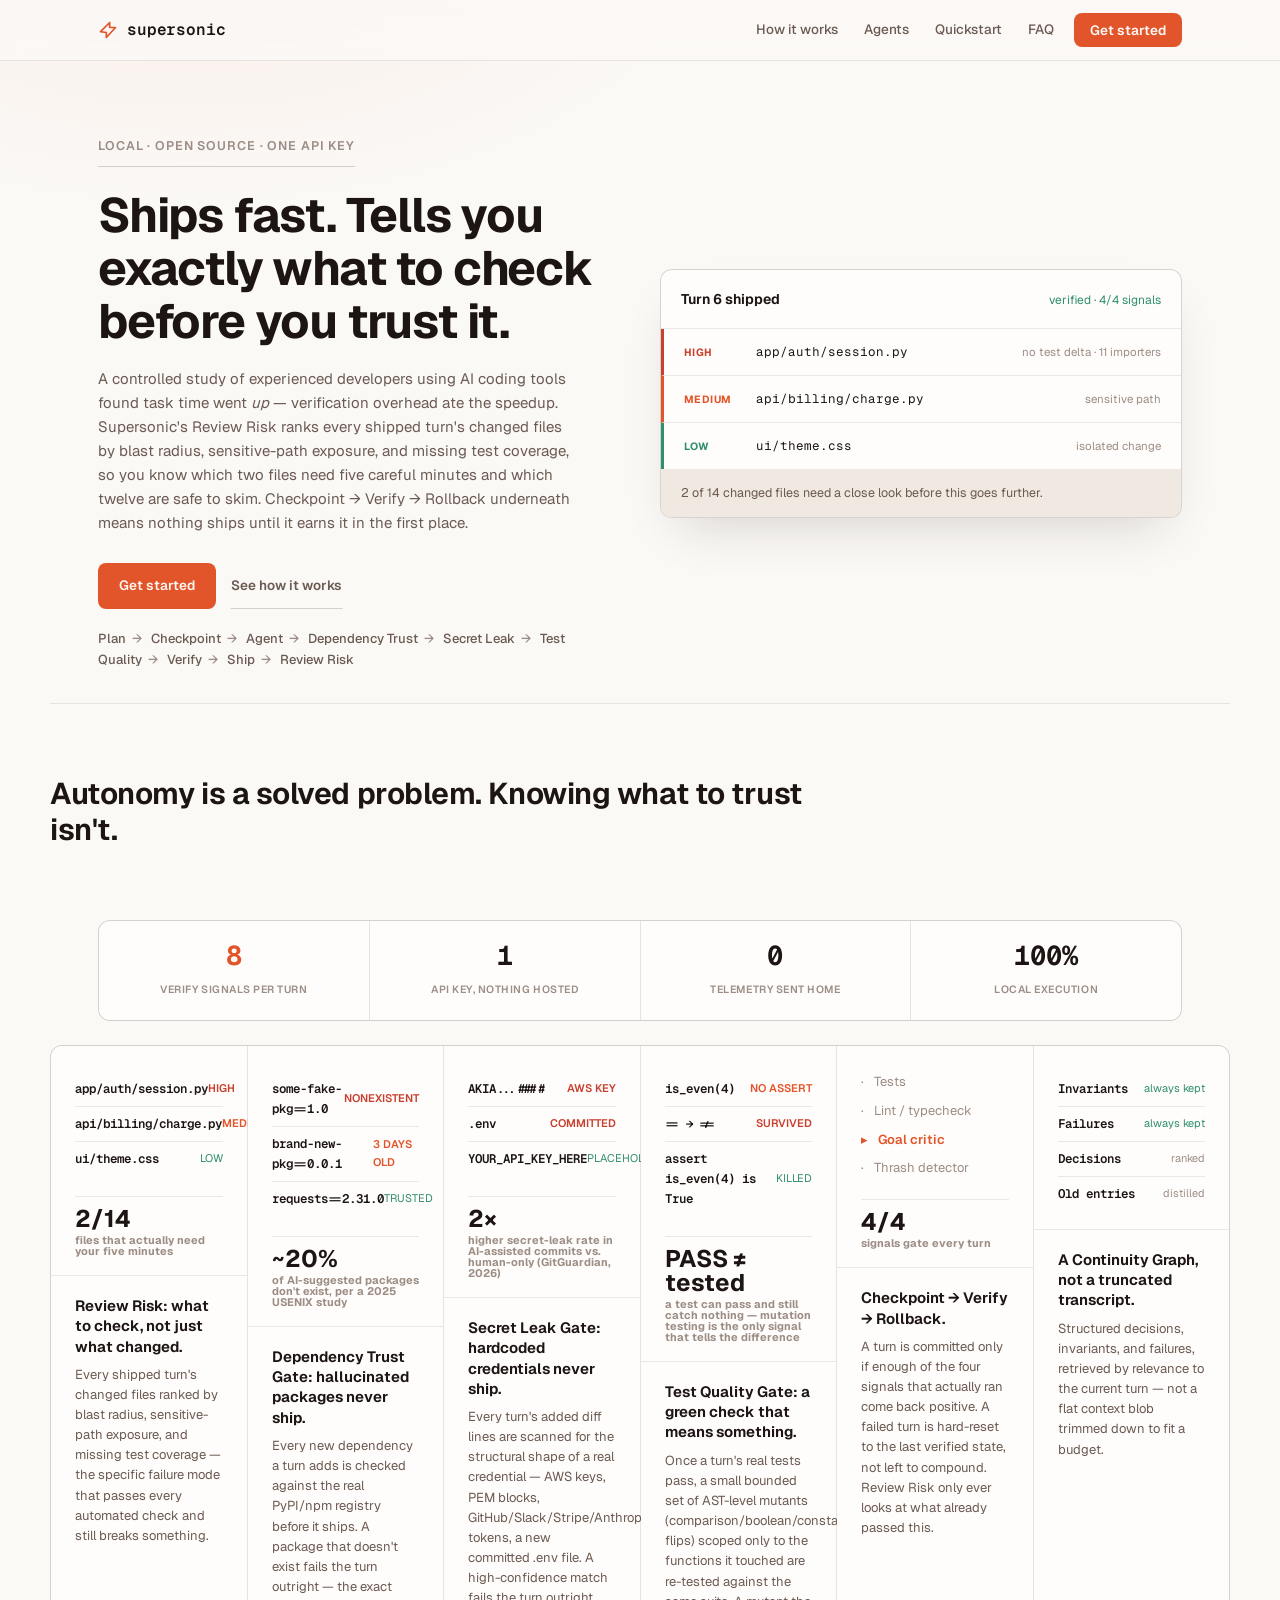
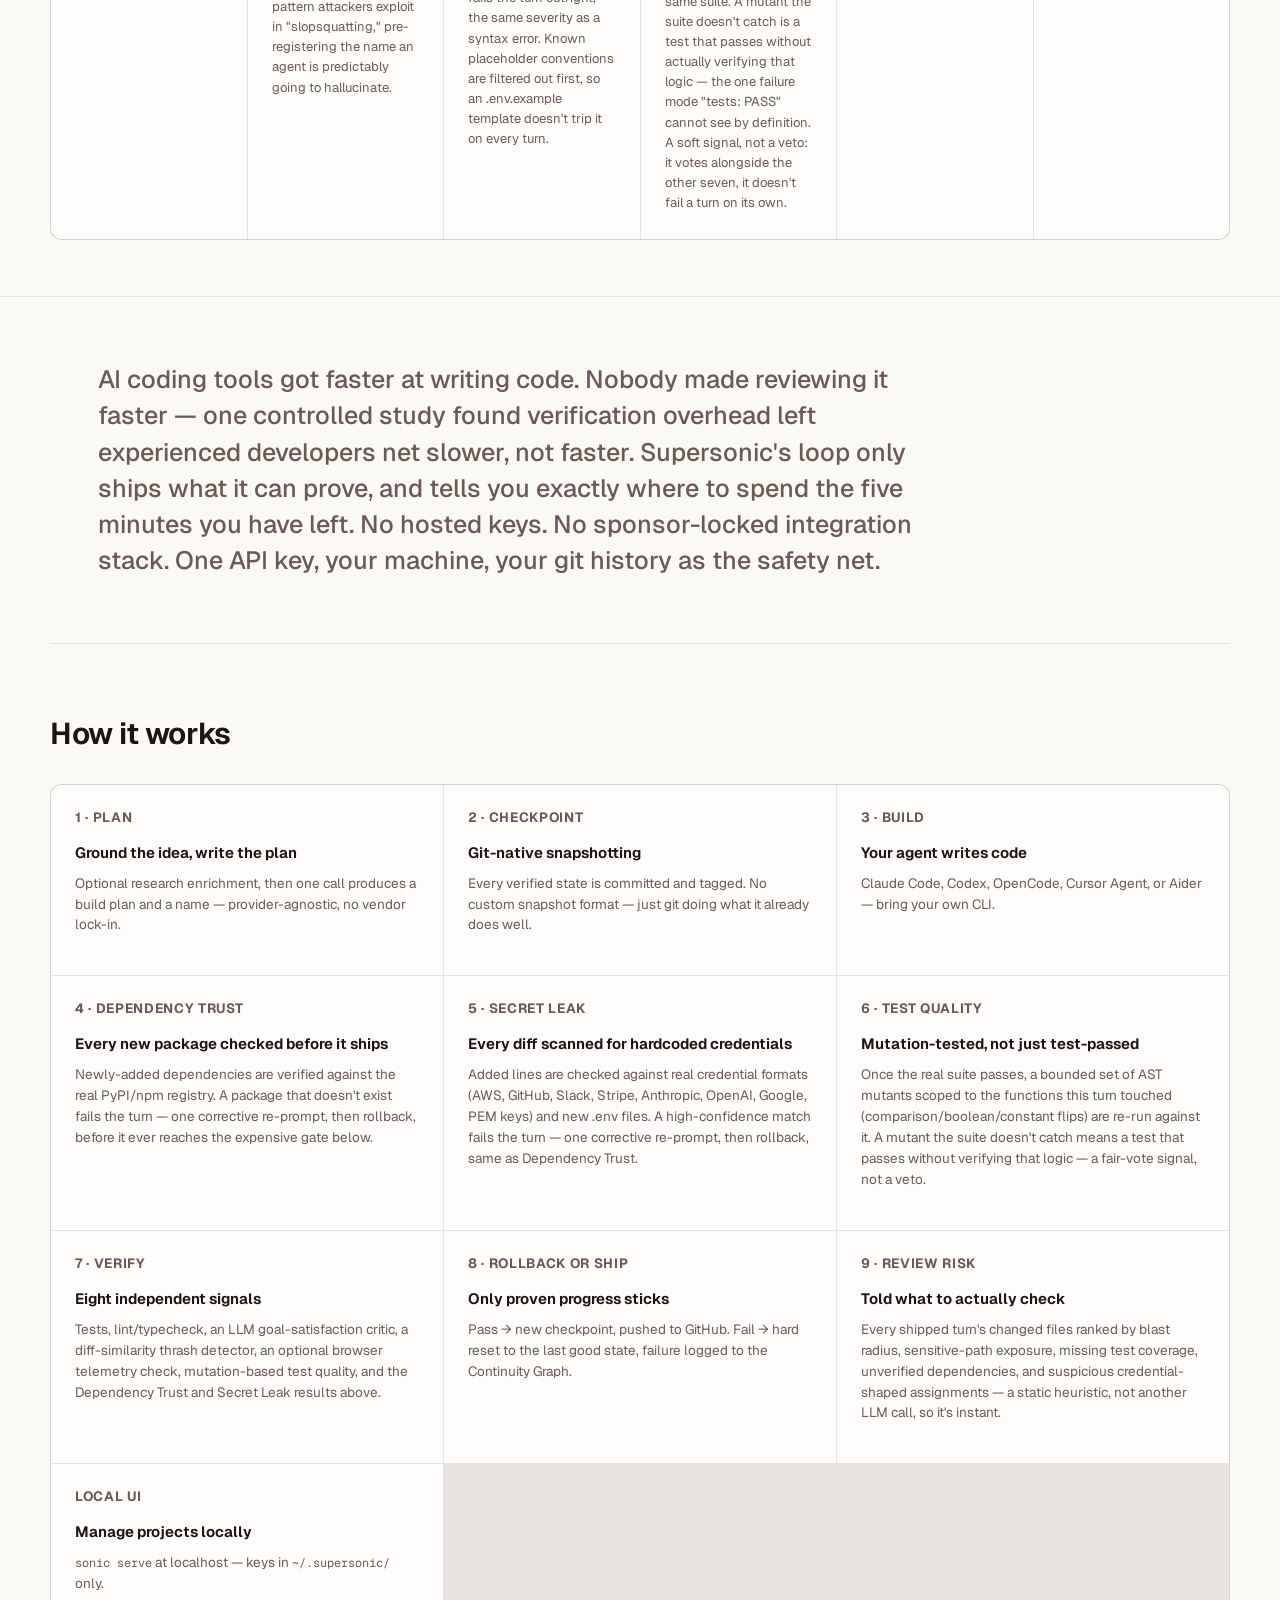
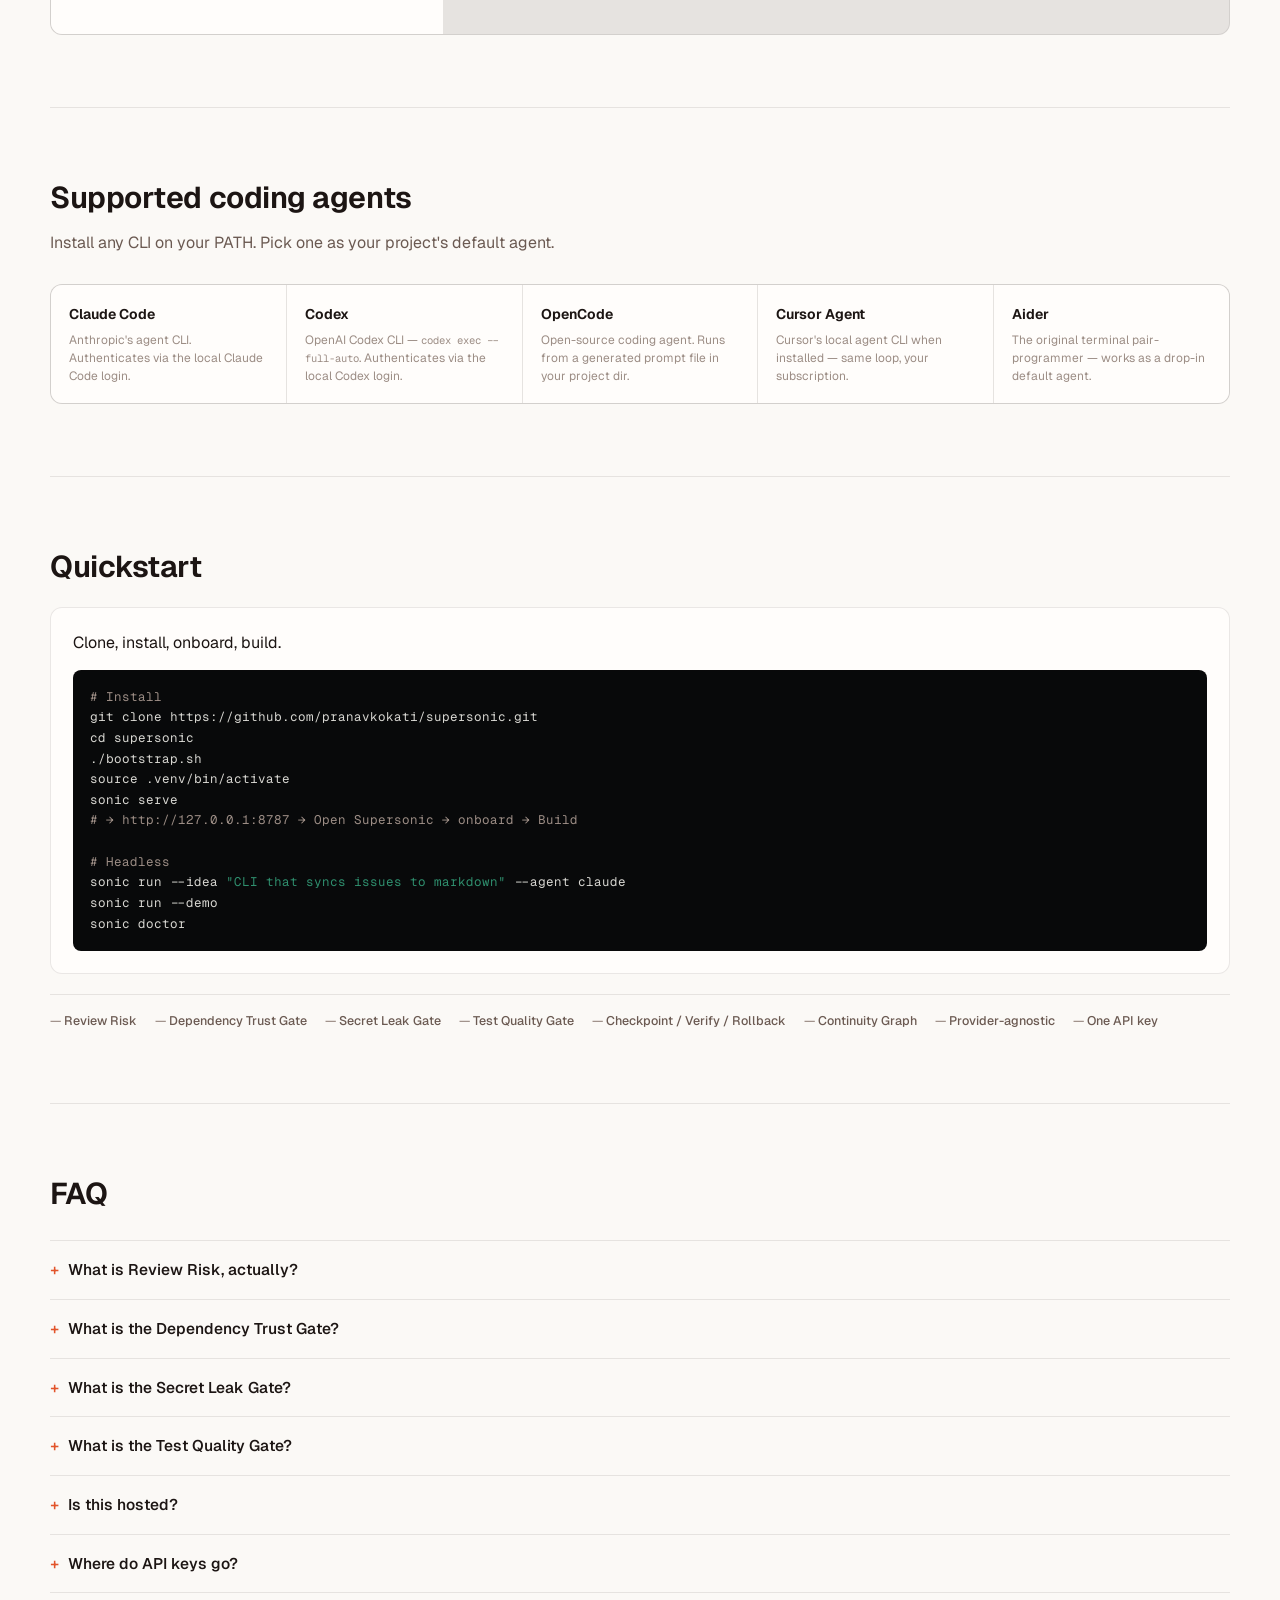
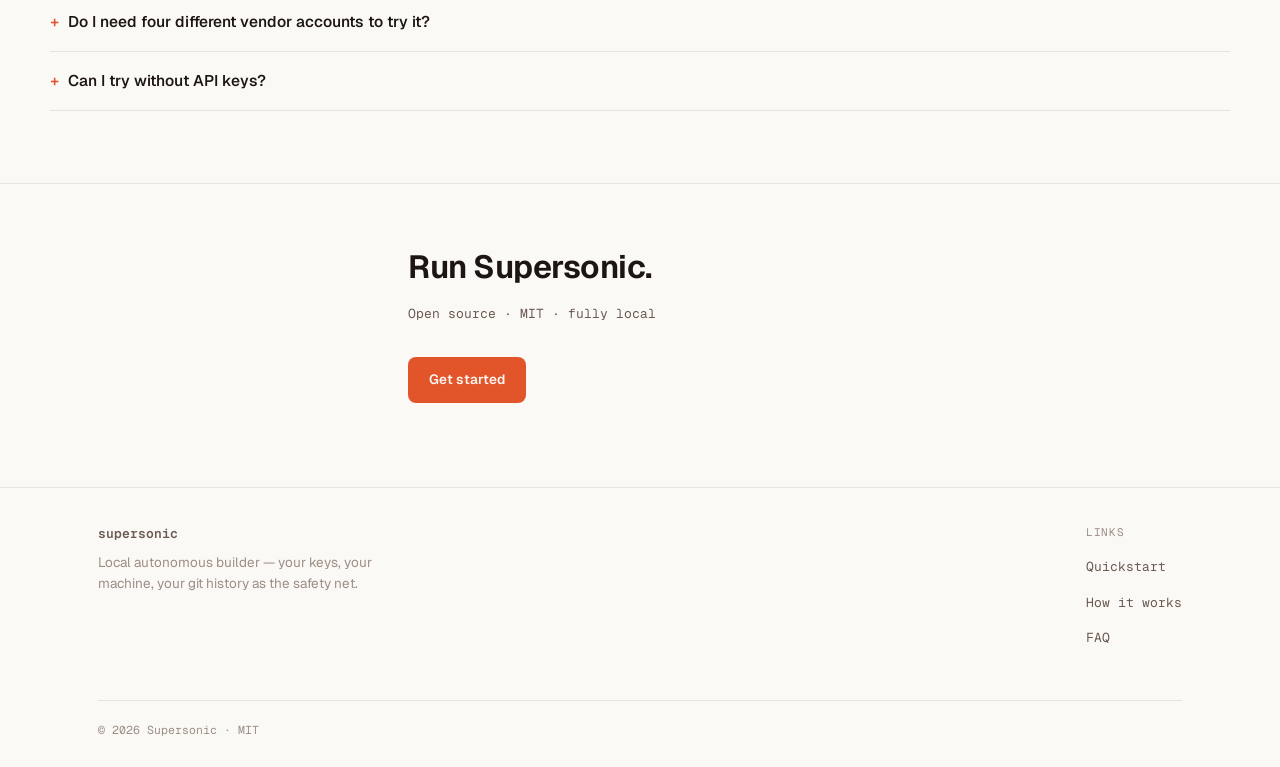
==== commit c500e3b6: "verify: add Test Quality Gate — scoped mutation testing as an eighth DLE signal New supersonic/verif" ====
--- a/web/index.html
+++ b/web/index.html
@@ -77,6 +77,7 @@
               <span>Agent</span><span class="arrow">→</span>
               <span>Dependency Trust</span><span class="arrow">→</span>
               <span>Secret Leak</span><span class="arrow">→</span>
+              <span>Test Quality</span><span class="arrow">→</span>
               <span>Verify</span><span class="arrow">→</span>
               <span>Ship</span><span class="arrow">→</span>
               <span>Review Risk</span>
@@ -118,7 +119,7 @@
       <section class="wrap">
         <div class="stat-row">
           <div class="stat-card accent">
-            <span class="stat-card-n">7</span>
+            <span class="stat-card-n">8</span>
             <span class="stat-card-l">verify signals per turn</span>
           </div>
           <div class="stat-card">
@@ -186,6 +187,23 @@
             <div class="df-feature-copy">
               <h3>Secret Leak Gate: hardcoded credentials never ship.</h3>
               <p>Every turn's added diff lines are scanned for the structural shape of a real credential — AWS keys, PEM blocks, GitHub/Slack/Stripe/Anthropic/OpenAI/Google tokens, a new committed .env file. A high-confidence match fails the turn outright, the same severity as a syntax error. Known placeholder conventions are filtered out first, so an .env.example template doesn't trip it on every turn.</p>
+            </div>
+          </article>
+
+          <article class="df-feature-card">
+            <div class="df-feature-visual df-feature-visual--pear">
+              <div class="df-feature-inner">
+                <ul class="feat-int-list">
+                  <li><strong>is_even(4)</strong><span class="feat-int-warn">NO ASSERT</span></li>
+                  <li><strong>== → !=</strong><span class="feat-int-bad">SURVIVED</span></li>
+                  <li><strong>assert is_even(4) is True</strong><span class="feat-int-ok">KILLED</span></li>
+                </ul>
+                <p class="feat-stat">PASS ≠ tested<span>a test can pass and still catch nothing — mutation testing is the only signal that tells the difference</span></p>
+              </div>
+            </div>
+            <div class="df-feature-copy">
+              <h3>Test Quality Gate: a green check that means something.</h3>
+              <p>Once a turn's real tests pass, a small bounded set of AST-level mutants (comparison/boolean/constant flips) scoped only to the functions it touched are re-tested against the same suite. A mutant the suite doesn't catch is a test that passes without actually verifying that logic — the one failure mode "tests: PASS" cannot see by definition. A soft signal, not a veto: it votes alongside the other seven, it doesn't fail a turn on its own.</p>
             </div>
           </article>
 
@@ -261,17 +279,22 @@
             <p>Added lines are checked against real credential formats (AWS, GitHub, Slack, Stripe, Anthropic, OpenAI, Google, PEM keys) and new .env files. A high-confidence match fails the turn — one corrective re-prompt, then rollback, same as Dependency Trust.</p>
           </article>
           <article class="trust-card">
-            <p class="trust-label">6 · Verify</p>
-            <h3>Seven independent signals</h3>
-            <p>Tests, lint/typecheck, an LLM goal-satisfaction critic, a diff-similarity thrash detector, an optional browser telemetry check, and the Dependency Trust and Secret Leak results above.</p>
-          </article>
-          <article class="trust-card">
-            <p class="trust-label">7 · Rollback or ship</p>
+            <p class="trust-label">6 · Test Quality</p>
+            <h3>Mutation-tested, not just test-passed</h3>
+            <p>Once the real suite passes, a bounded set of AST mutants scoped to the functions this turn touched (comparison/boolean/constant flips) are re-run against it. A mutant the suite doesn't catch means a test that passes without verifying that logic — a fair-vote signal, not a veto.</p>
+          </article>
+          <article class="trust-card">
+            <p class="trust-label">7 · Verify</p>
+            <h3>Eight independent signals</h3>
+            <p>Tests, lint/typecheck, an LLM goal-satisfaction critic, a diff-similarity thrash detector, an optional browser telemetry check, mutation-based test quality, and the Dependency Trust and Secret Leak results above.</p>
+          </article>
+          <article class="trust-card">
+            <p class="trust-label">8 · Rollback or ship</p>
             <h3>Only proven progress sticks</h3>
             <p>Pass → new checkpoint, pushed to GitHub. Fail → hard reset to the last good state, failure logged to the Continuity Graph.</p>
           </article>
           <article class="trust-card">
-            <p class="trust-label">8 · Review Risk</p>
+            <p class="trust-label">9 · Review Risk</p>
             <h3>Told what to actually check</h3>
             <p>Every shipped turn's changed files ranked by blast radius, sensitive-path exposure, missing test coverage, unverified dependencies, and suspicious credential-shaped assignments — a static heuristic, not another LLM call, so it's instant.</p>
           </article>
@@ -331,6 +354,7 @@
           <span class="differentiator-pill">Review Risk</span>
           <span class="differentiator-pill">Dependency Trust Gate</span>
           <span class="differentiator-pill">Secret Leak Gate</span>
+          <span class="differentiator-pill">Test Quality Gate</span>
           <span class="differentiator-pill">Checkpoint / Verify / Rollback</span>
           <span class="differentiator-pill">Continuity Graph</span>
           <span class="differentiator-pill">Provider-agnostic</span>
@@ -352,6 +376,10 @@
           <details class="faq-item">
             <summary>What is the Secret Leak Gate?</summary>
             <p>A pre-flight check, same family as Syntax Shield and the Dependency Trust Gate, that runs before the expensive Verify gate. It scans only the <em>added</em> lines of a turn's diff for the structural shape of a real credential: AWS access key IDs, PEM private key blocks, GitHub/Slack/Stripe/Anthropic/OpenAI/Google token formats, and Slack webhook URLs. A match on any of those formats is specific enough to be a real secret, not a coincidence, and fails the turn outright — one corrective re-prompt naming the exact file and pattern, then rollback if it's still there. A new or modified real <code>.env</code> file (not <code>.env.example</code>) is flagged the same way regardless of content. A separate, noisier heuristic — a variable name like <code>api_key</code> or <code>password</code> assigned a long opaque string — is surfaced in the Review Brief instead of blocking, since it's prone to false positives on things like test fixture IDs. GitGuardian's State of Secrets Sprawl 2026 report found AI-assisted commits leak a real secret at roughly double the rate of human-only commits (~3.2% vs. ~1.6%), and that 64% of secrets confirmed valid in 2022 were still exploitable in January 2026 because nobody rotated them — this gate exists to stop that pattern before it starts.</p>
+          </details>
+          <details class="faq-item">
+            <summary>What is the Test Quality Gate?</summary>
+            <p>A check that catches the one failure mode "tests: PASS" can't see by definition: a test that runs the code but never actually verifies anything. Once a turn's real test suite passes, the gate parses the diff to find which functions were touched, generates a small bounded set of single-point AST mutants against just those functions (comparison operator flips, boolean operator flips, boolean constant flips — capped at 4 per function, 16 total, inside a 90-second budget), and re-runs the same test command against each mutant in turn, restoring the original file immediately after every run. A mutant the suite still passes against is a "survivor" — evidence that whatever line changed, no test noticed. Unlike Dependency Trust and Secret Leak, this is a fair-vote signal, not a veto: a surviving mutant is heuristic evidence of a weak test, not proof of a bug, so it participates in the normal Verify signal count instead of failing the turn outright.</p>
           </details>
           <details class="faq-item">
             <summary>Is this hosted?</summary>
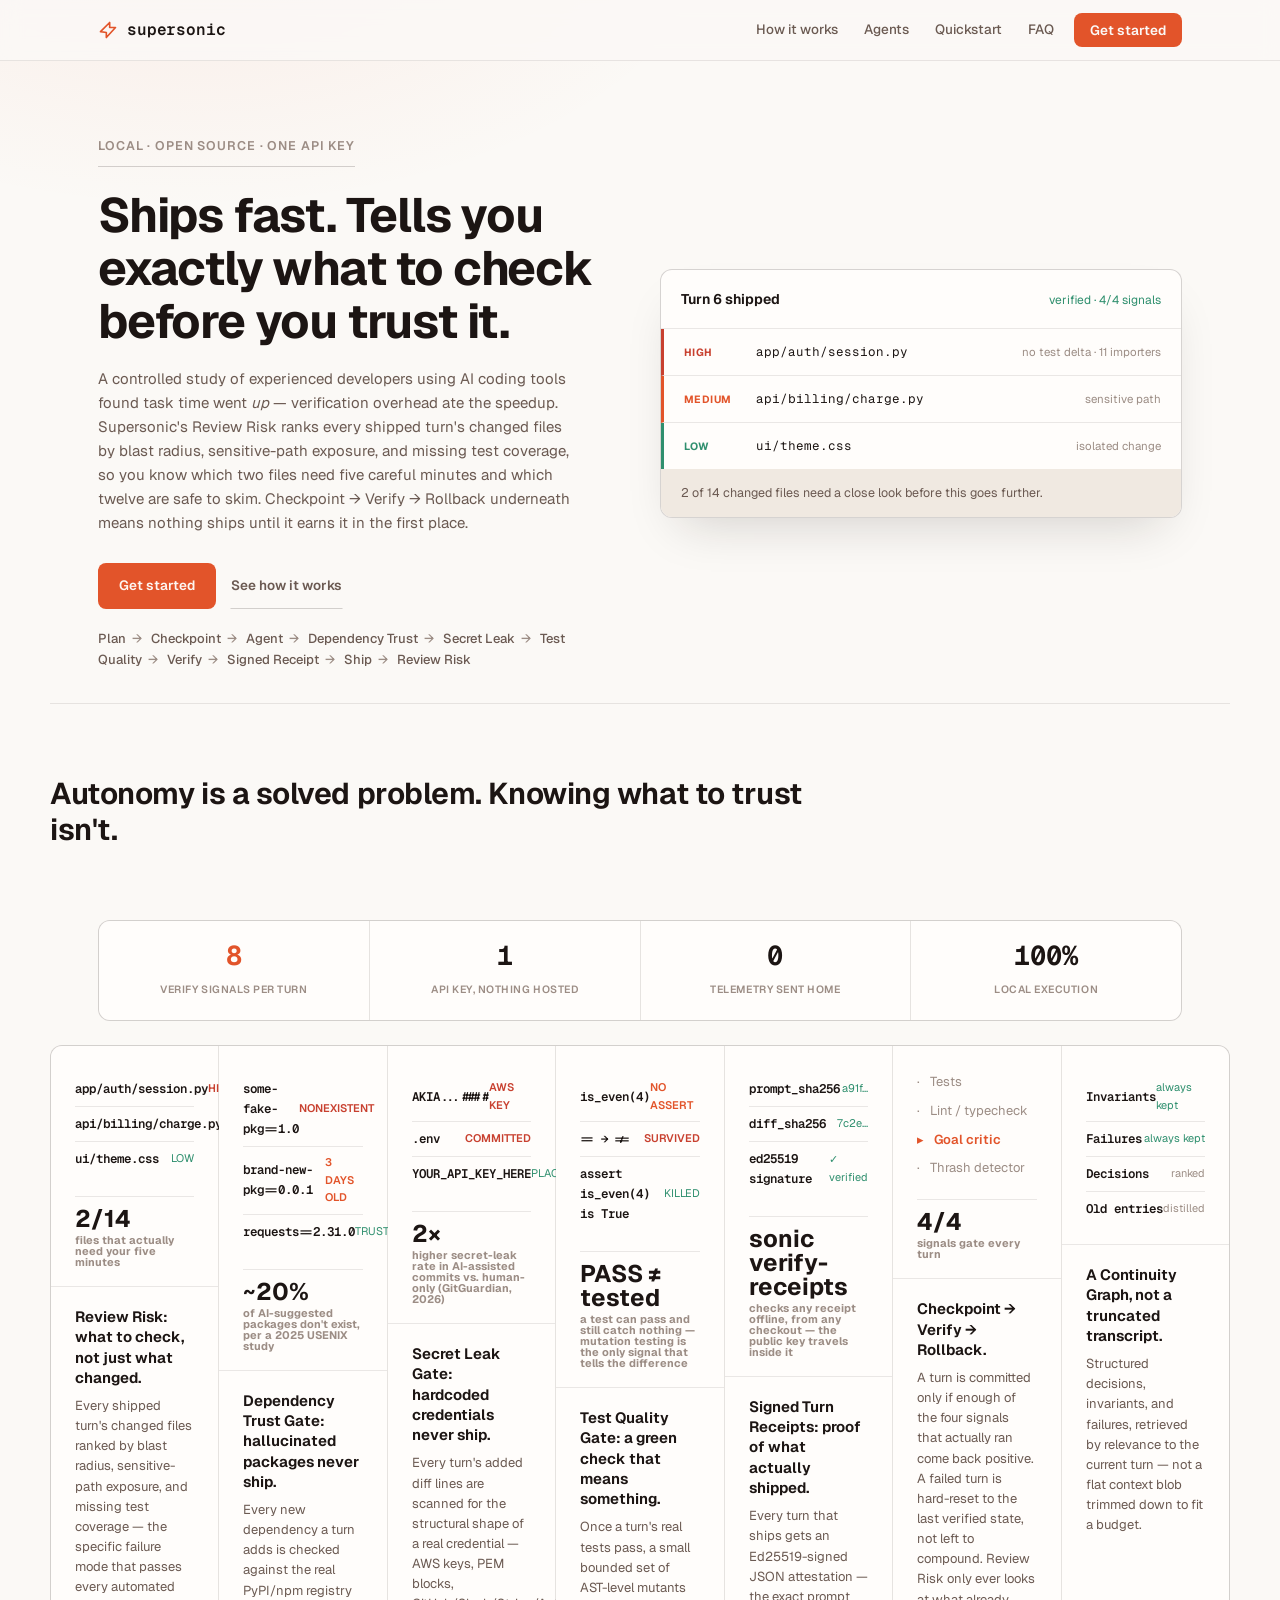
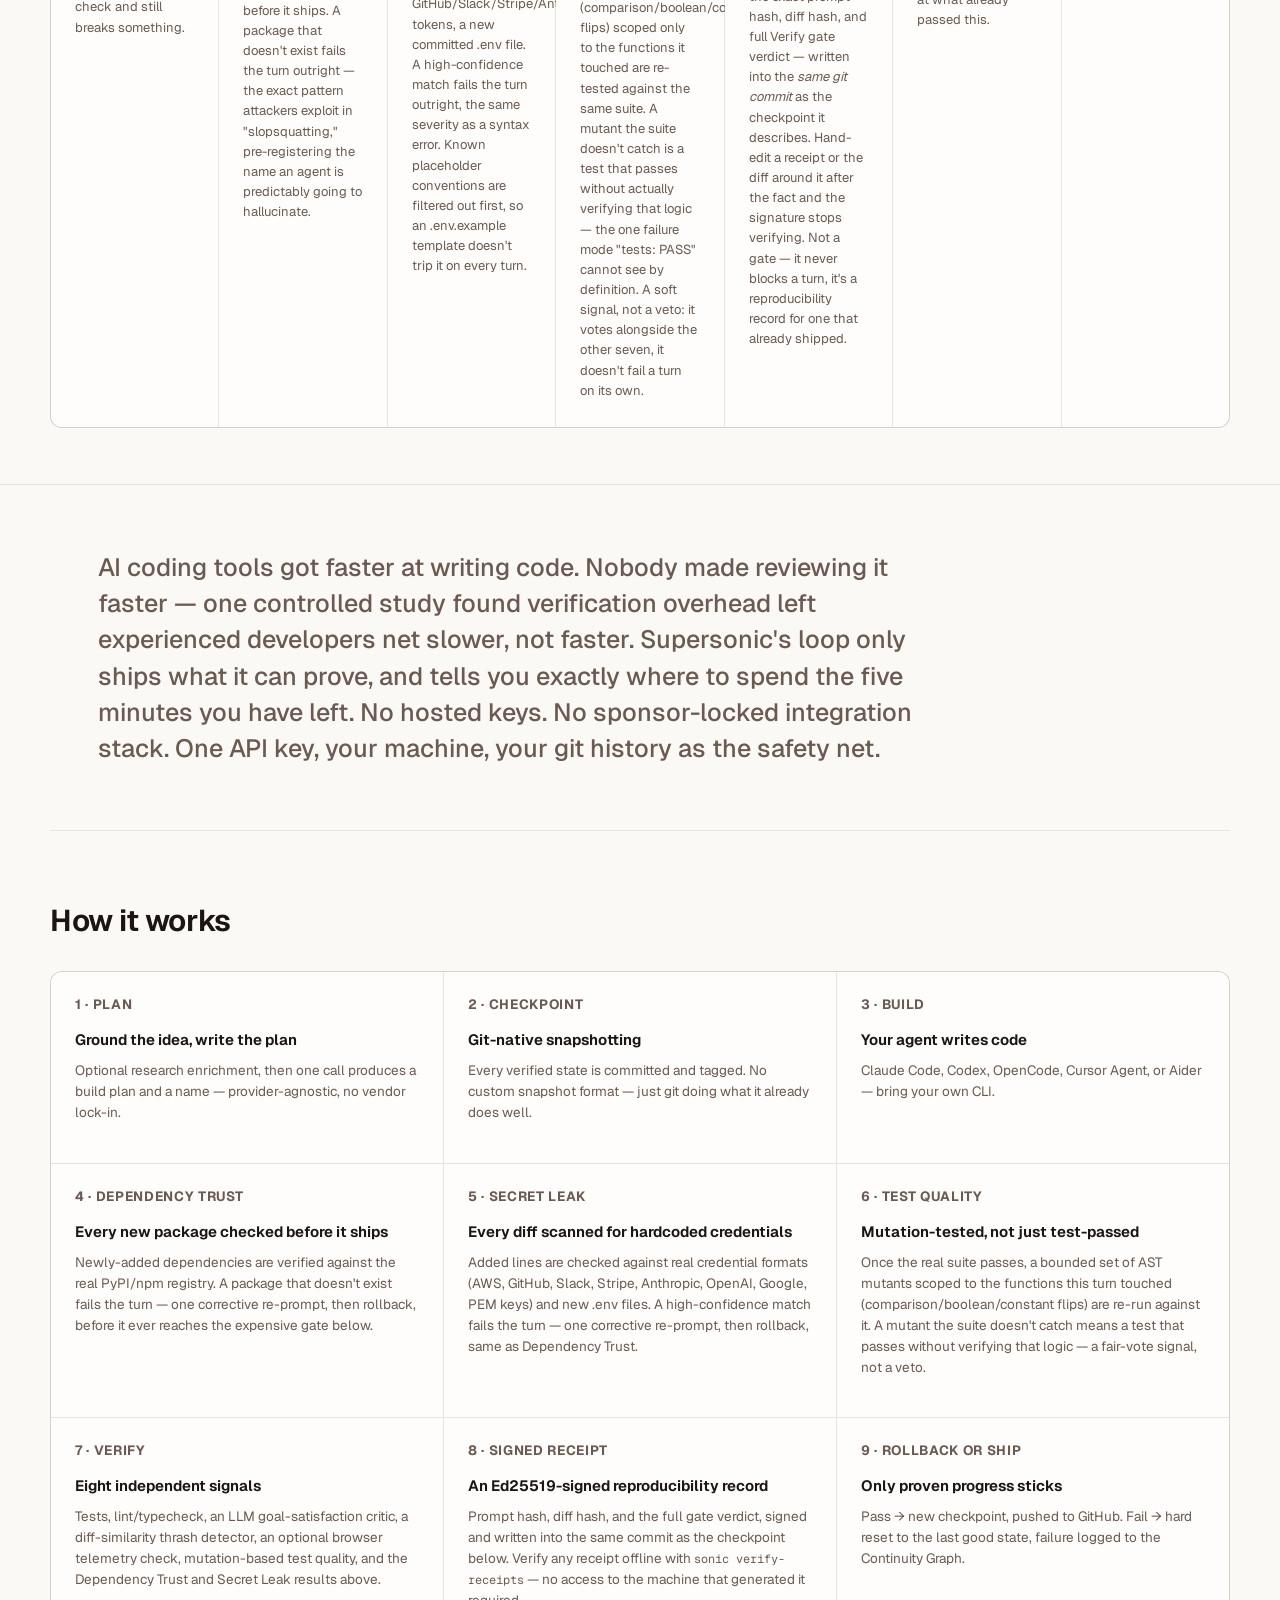
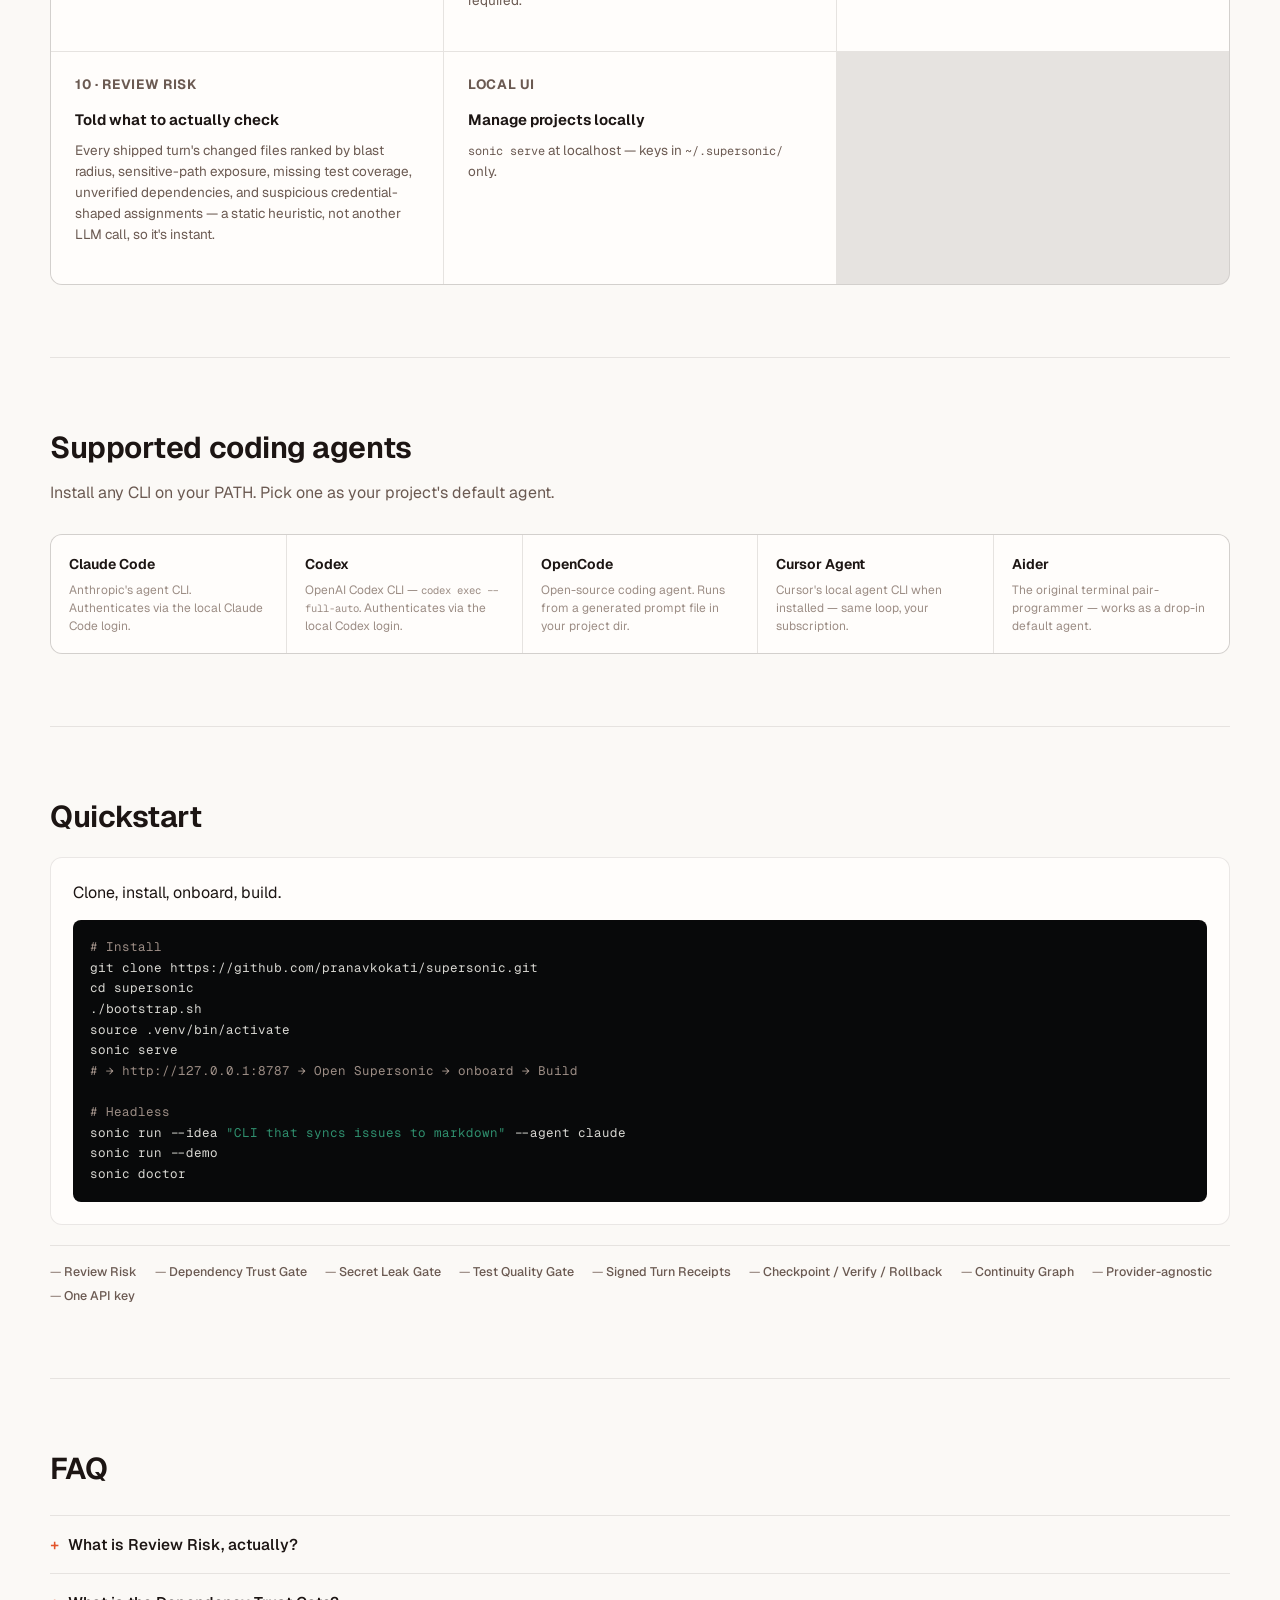
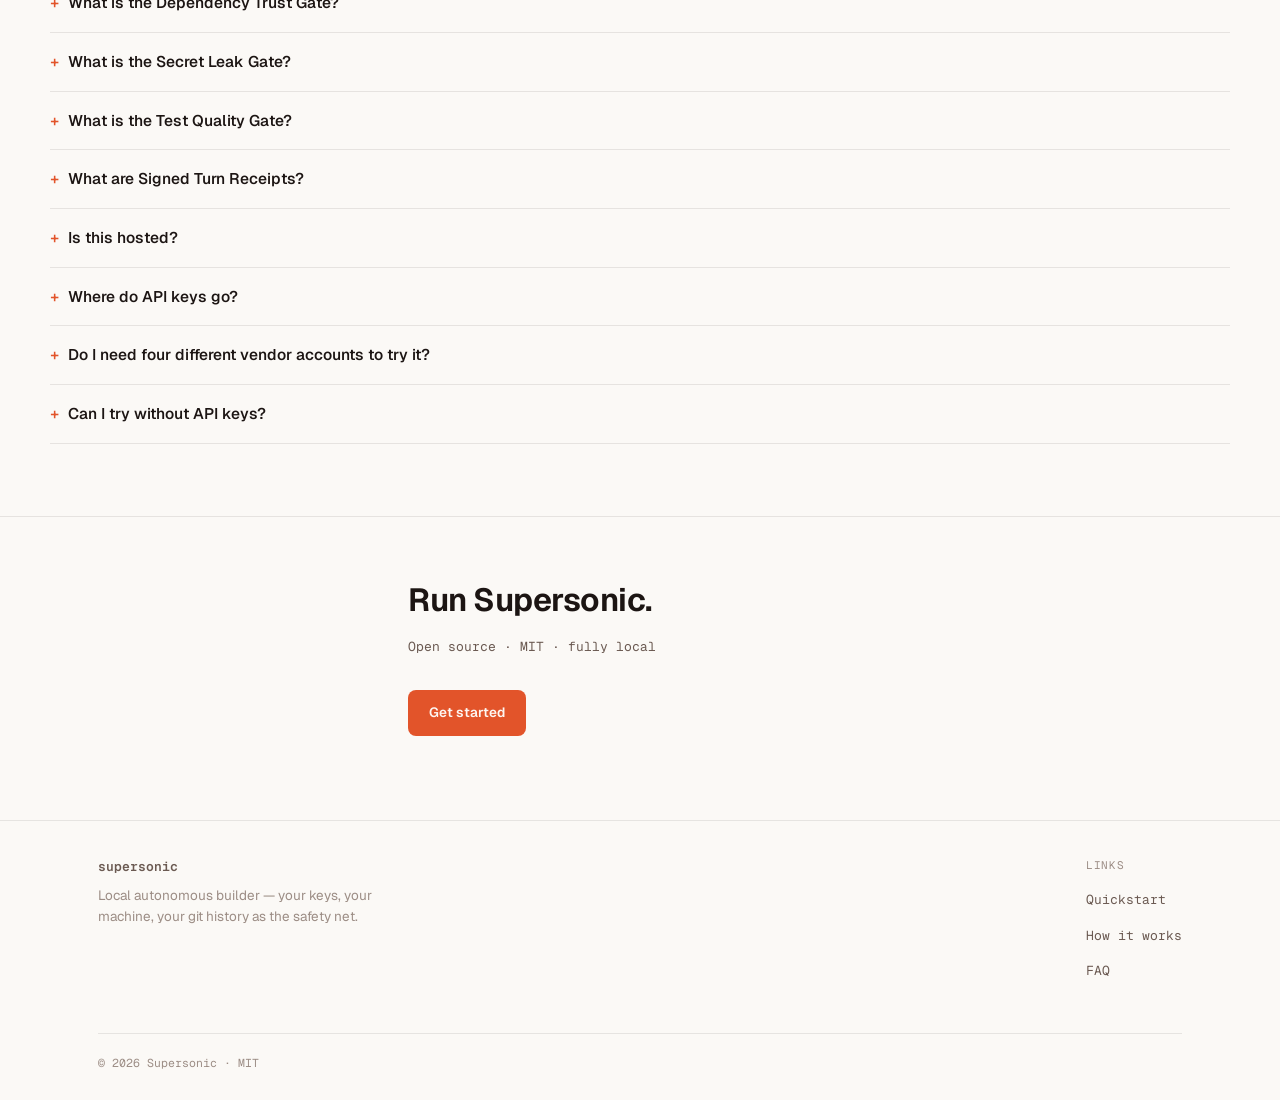
==== commit 1857a0c1: "verify: add Signed Turn Receipts — Ed25519-signed reproducibility attestation per shipped turn New s" ====
--- a/web/index.html
+++ b/web/index.html
@@ -79,6 +79,7 @@
               <span>Secret Leak</span><span class="arrow">→</span>
               <span>Test Quality</span><span class="arrow">→</span>
               <span>Verify</span><span class="arrow">→</span>
+              <span>Signed Receipt</span><span class="arrow">→</span>
               <span>Ship</span><span class="arrow">→</span>
               <span>Review Risk</span>
             </div>
@@ -208,6 +209,23 @@
           </article>
 
           <article class="df-feature-card">
+            <div class="df-feature-visual df-feature-visual--warm">
+              <div class="df-feature-inner">
+                <ul class="feat-int-list">
+                  <li><strong>prompt_sha256</strong><span class="feat-int-ok">a91f...</span></li>
+                  <li><strong>diff_sha256</strong><span class="feat-int-ok">7c2e...</span></li>
+                  <li><strong>ed25519 signature</strong><span class="feat-int-ok">✓ verified</span></li>
+                </ul>
+                <p class="feat-stat">sonic verify-receipts<span>checks any receipt offline, from any checkout — the public key travels inside it</span></p>
+              </div>
+            </div>
+            <div class="df-feature-copy">
+              <h3>Signed Turn Receipts: proof of what actually shipped.</h3>
+              <p>Every turn that ships gets an Ed25519-signed JSON attestation — the exact prompt hash, diff hash, and full Verify gate verdict — written into the <em>same git commit</em> as the checkpoint it describes. Hand-edit a receipt or the diff around it after the fact and the signature stops verifying. Not a gate — it never blocks a turn, it's a reproducibility record for one that already shipped.</p>
+            </div>
+          </article>
+
+          <article class="df-feature-card">
             <div class="df-feature-visual df-feature-visual--blue">
               <div class="df-feature-inner">
                 <ul class="feat-stack">
@@ -289,12 +307,17 @@
             <p>Tests, lint/typecheck, an LLM goal-satisfaction critic, a diff-similarity thrash detector, an optional browser telemetry check, mutation-based test quality, and the Dependency Trust and Secret Leak results above.</p>
           </article>
           <article class="trust-card">
-            <p class="trust-label">8 · Rollback or ship</p>
+            <p class="trust-label">8 · Signed Receipt</p>
+            <h3>An Ed25519-signed reproducibility record</h3>
+            <p>Prompt hash, diff hash, and the full gate verdict, signed and written into the same commit as the checkpoint below. Verify any receipt offline with <code>sonic verify-receipts</code> — no access to the machine that generated it required.</p>
+          </article>
+          <article class="trust-card">
+            <p class="trust-label">9 · Rollback or ship</p>
             <h3>Only proven progress sticks</h3>
             <p>Pass → new checkpoint, pushed to GitHub. Fail → hard reset to the last good state, failure logged to the Continuity Graph.</p>
           </article>
           <article class="trust-card">
-            <p class="trust-label">9 · Review Risk</p>
+            <p class="trust-label">10 · Review Risk</p>
             <h3>Told what to actually check</h3>
             <p>Every shipped turn's changed files ranked by blast radius, sensitive-path exposure, missing test coverage, unverified dependencies, and suspicious credential-shaped assignments — a static heuristic, not another LLM call, so it's instant.</p>
           </article>
@@ -355,6 +378,7 @@
           <span class="differentiator-pill">Dependency Trust Gate</span>
           <span class="differentiator-pill">Secret Leak Gate</span>
           <span class="differentiator-pill">Test Quality Gate</span>
+          <span class="differentiator-pill">Signed Turn Receipts</span>
           <span class="differentiator-pill">Checkpoint / Verify / Rollback</span>
           <span class="differentiator-pill">Continuity Graph</span>
           <span class="differentiator-pill">Provider-agnostic</span>
@@ -380,6 +404,10 @@
           <details class="faq-item">
             <summary>What is the Test Quality Gate?</summary>
             <p>A check that catches the one failure mode "tests: PASS" can't see by definition: a test that runs the code but never actually verifies anything. Once a turn's real test suite passes, the gate parses the diff to find which functions were touched, generates a small bounded set of single-point AST mutants against just those functions (comparison operator flips, boolean operator flips, boolean constant flips — capped at 4 per function, 16 total, inside a 90-second budget), and re-runs the same test command against each mutant in turn, restoring the original file immediately after every run. A mutant the suite still passes against is a "survivor" — evidence that whatever line changed, no test noticed. Unlike Dependency Trust and Secret Leak, this is a fair-vote signal, not a veto: a surviving mutant is heuristic evidence of a weak test, not proof of a bug, so it participates in the normal Verify signal count instead of failing the turn outright.</p>
+          </details>
+          <details class="faq-item">
+            <summary>What are Signed Turn Receipts?</summary>
+            <p>An Ed25519-signed JSON attestation, written for every turn that ships, to <code>.supersonic/receipts/turn-&lt;n&gt;.json</code> — in the same git commit as the checkpoint it describes. It records a SHA-256 hash of the literal prompt sent to the coding agent (including whichever corrective re-prompt, if any, actually produced the shipped diff), a SHA-256 hash of the diff itself, a files/insertions/deletions stat, which LLM provider/model Supersonic's own loop used that turn, which coding-agent CLI wrote the diff, and the full Verify gate verdict — every signal, not just pass/fail. The private signing key is generated once per machine, lives at <code>~/.supersonic/keys/</code>, and never leaves it; the public key travels inside every receipt, so <code>sonic verify-receipts &lt;path&gt;</code> can check one from any checkout — a teammate's clone, CI, an old backup — with zero setup. What it proves is narrower than a Sigstore-style attestation: not that the prompt itself wasn't misleading, but that the receipt file, byte for byte, was produced by a specific local install and hasn't been edited since. Hand-edit a shipped receipt, or the diff around it, without the private key, and the signature stops verifying. Not a Verify signal — like Review Risk, it never blocks a turn.</p>
           </details>
           <details class="faq-item">
             <summary>Is this hosted?</summary>
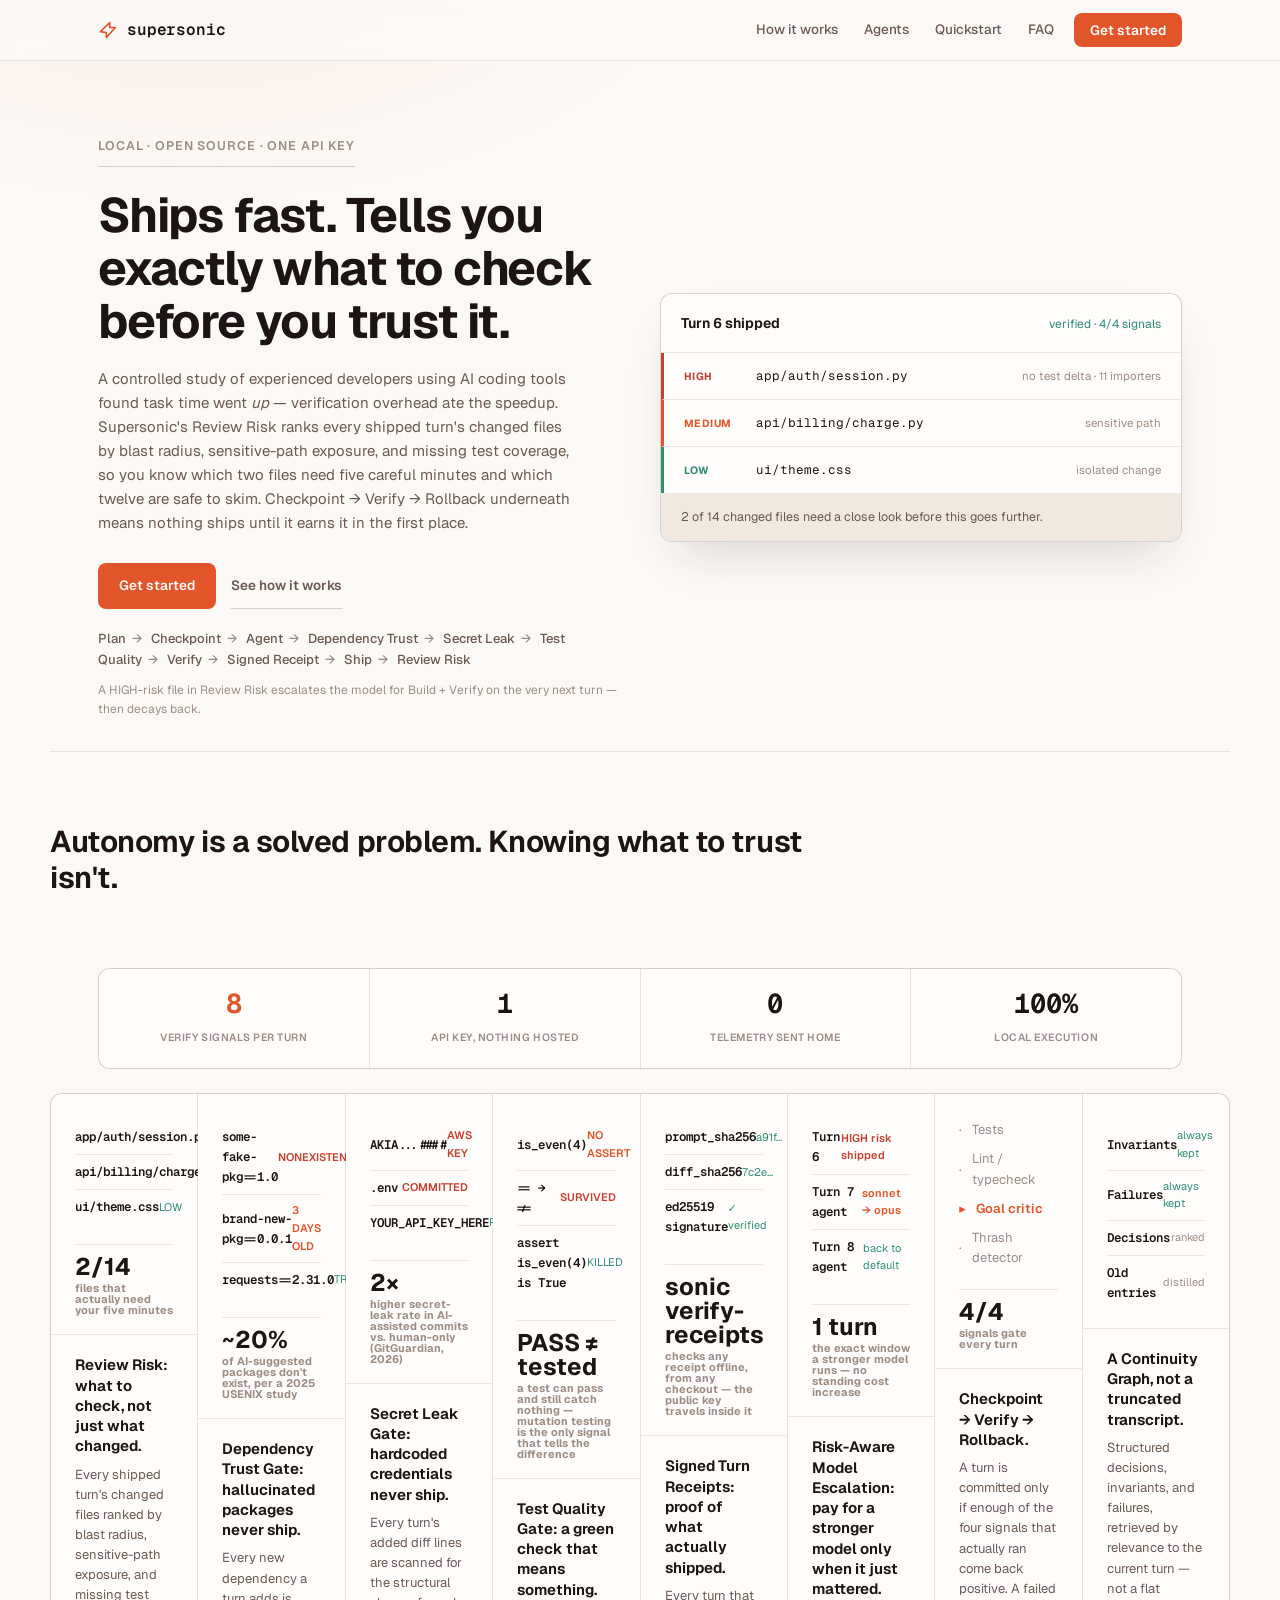
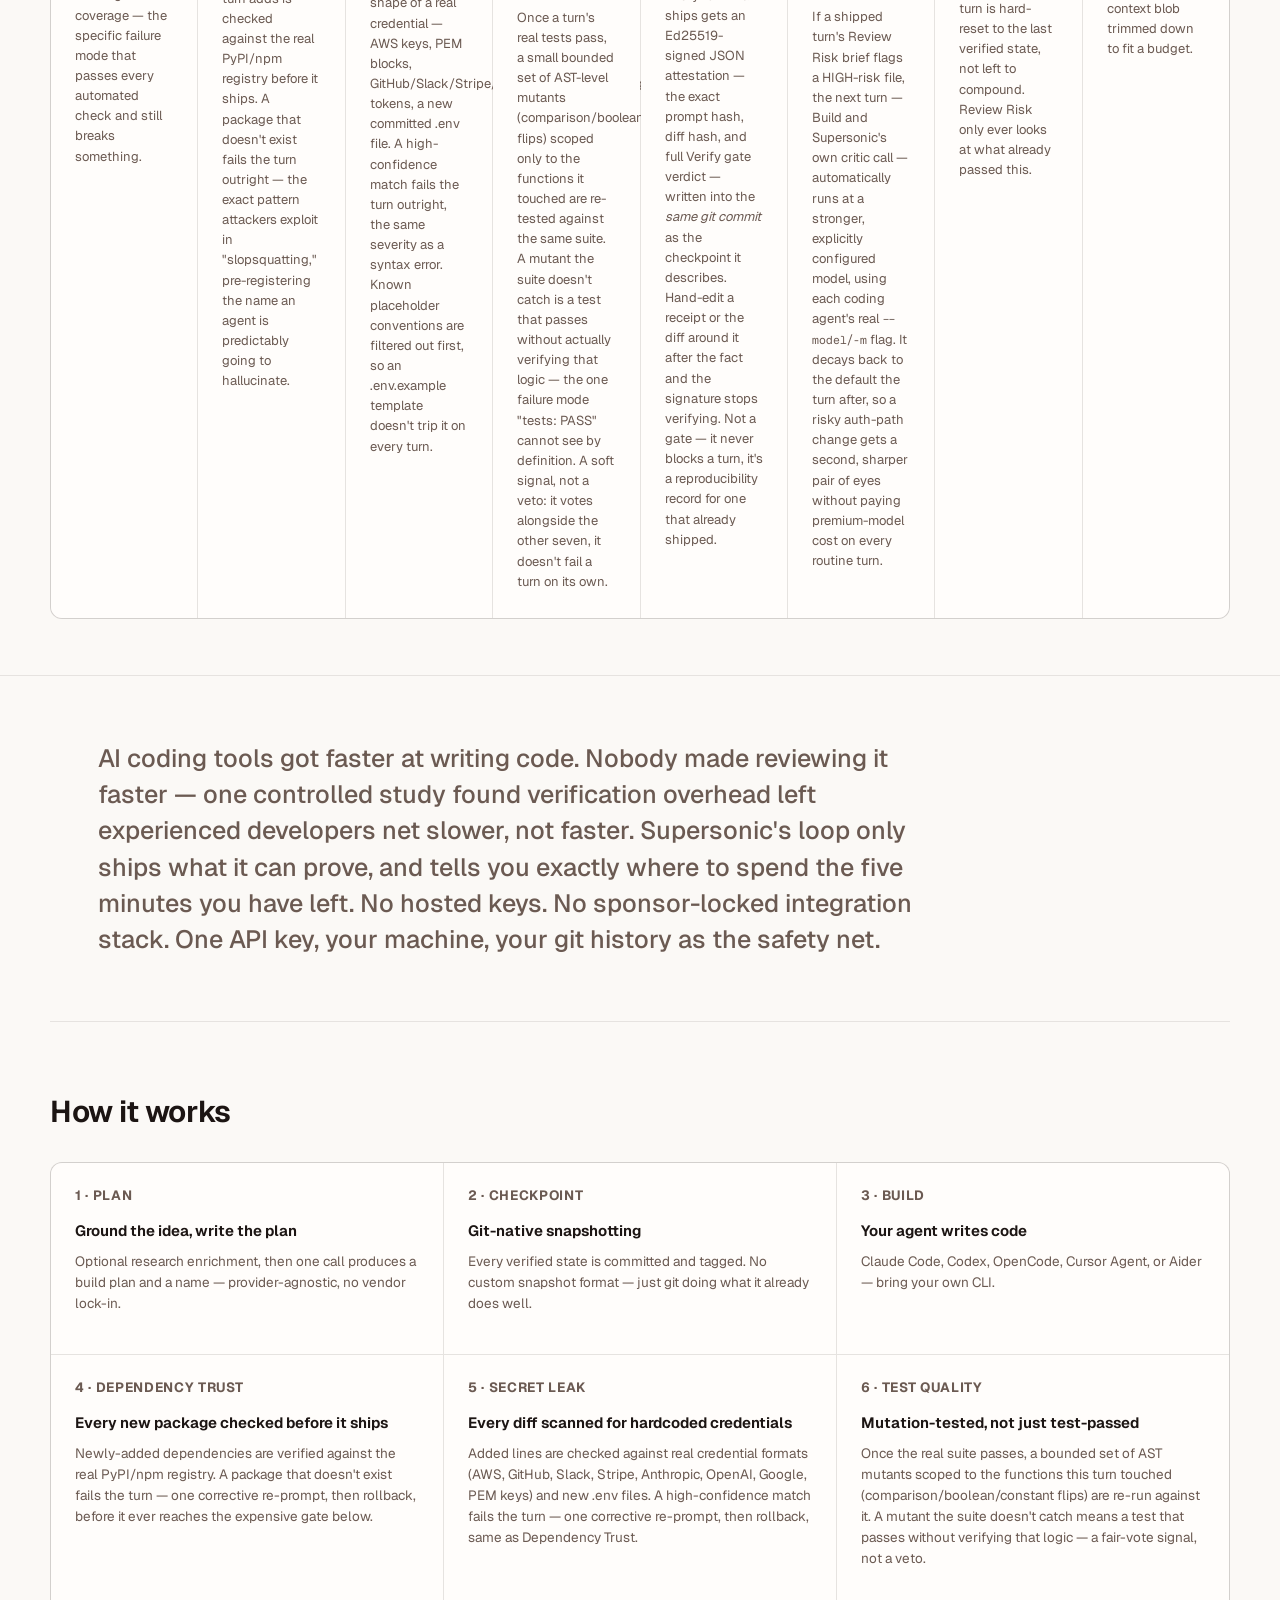
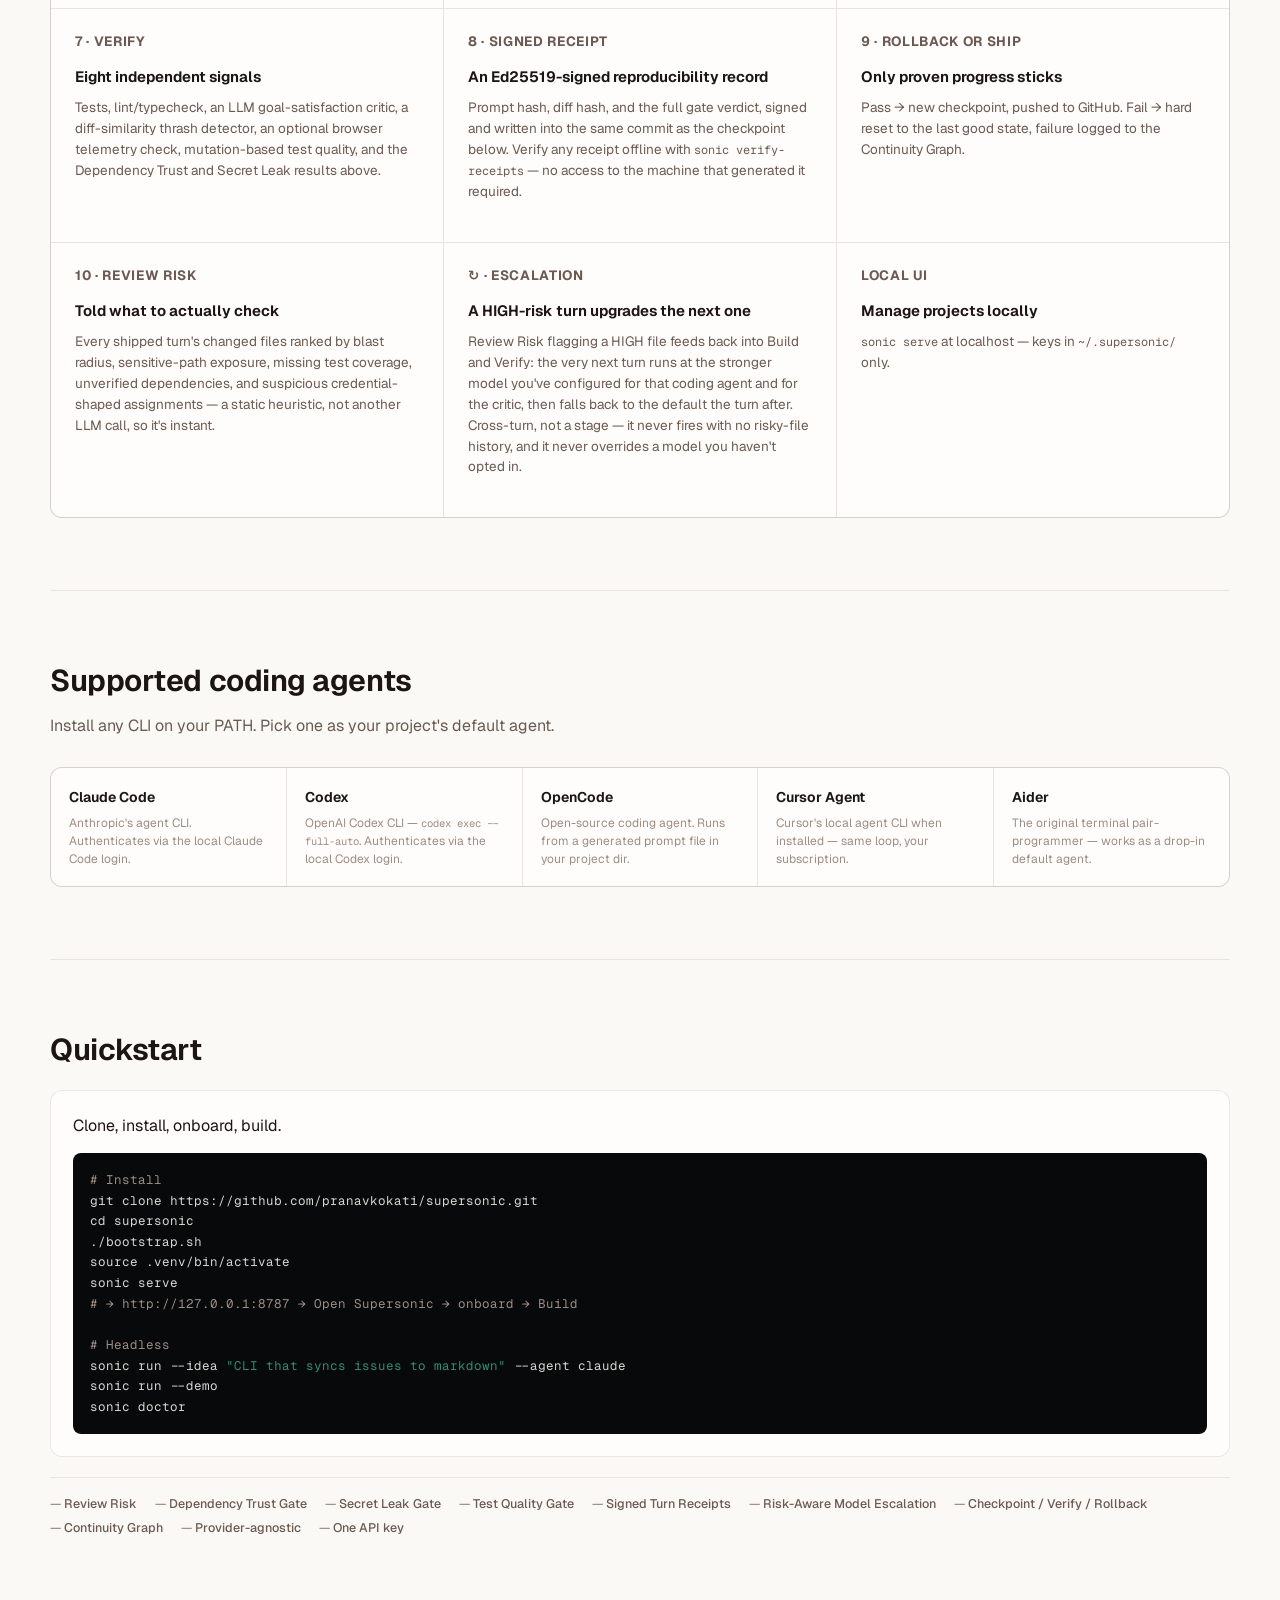
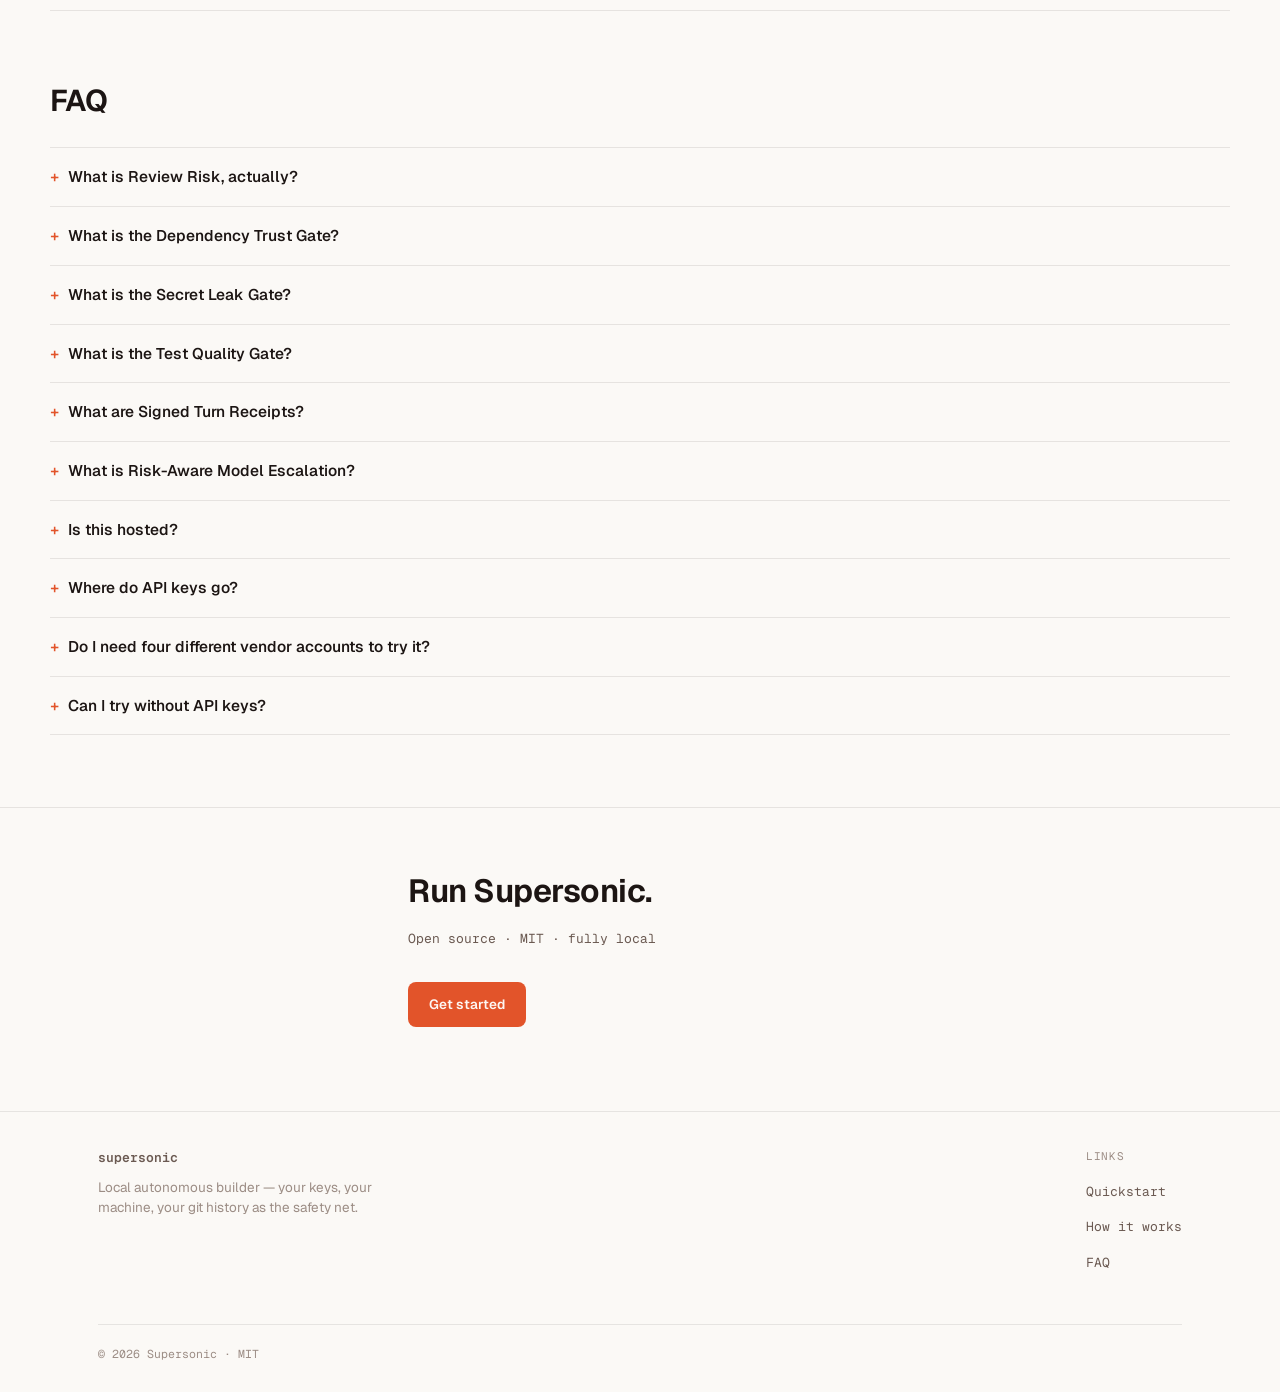
==== commit b0d553e0: "loop: add Risk-Aware Model Escalation; fix diff_since() blindness to new files Risk-Aware Model Esca" ====
--- a/web/index.html
+++ b/web/index.html
@@ -83,6 +83,7 @@
               <span>Ship</span><span class="arrow">→</span>
               <span>Review Risk</span>
             </div>
+            <p class="pipeline-flow-note">A HIGH-risk file in Review Risk escalates the model for Build + Verify on the very next turn — then decays back.</p>
           </div>
           <div class="hero-df-visual">
             <div class="ship-card">
@@ -228,6 +229,23 @@
           <article class="df-feature-card">
             <div class="df-feature-visual df-feature-visual--blue">
               <div class="df-feature-inner">
+                <ul class="feat-int-list">
+                  <li><strong>Turn 6</strong><span class="feat-int-bad">HIGH risk shipped</span></li>
+                  <li><strong>Turn 7 agent</strong><span class="feat-int-warn">sonnet → opus</span></li>
+                  <li><strong>Turn 8 agent</strong><span class="feat-int-ok">back to default</span></li>
+                </ul>
+                <p class="feat-stat">1 turn<span>the exact window a stronger model runs — no standing cost increase</span></p>
+              </div>
+            </div>
+            <div class="df-feature-copy">
+              <h3>Risk-Aware Model Escalation: pay for a stronger model only when it just mattered.</h3>
+              <p>If a shipped turn's Review Risk brief flags a HIGH-risk file, the next turn — Build and Supersonic's own critic call — automatically runs at a stronger, explicitly configured model, using each coding agent's real <code>--model</code>/<code>-m</code> flag. It decays back to the default the turn after, so a risky auth-path change gets a second, sharper pair of eyes without paying premium-model cost on every routine turn.</p>
+            </div>
+          </article>
+
+          <article class="df-feature-card">
+            <div class="df-feature-visual df-feature-visual--blue">
+              <div class="df-feature-inner">
                 <ul class="feat-stack">
                   <li>Tests</li>
                   <li>Lint / typecheck</li>
@@ -320,6 +338,11 @@
             <p class="trust-label">10 · Review Risk</p>
             <h3>Told what to actually check</h3>
             <p>Every shipped turn's changed files ranked by blast radius, sensitive-path exposure, missing test coverage, unverified dependencies, and suspicious credential-shaped assignments — a static heuristic, not another LLM call, so it's instant.</p>
+          </article>
+          <article class="trust-card">
+            <p class="trust-label">↻ · Escalation</p>
+            <h3>A HIGH-risk turn upgrades the next one</h3>
+            <p>Review Risk flagging a HIGH file feeds back into Build and Verify: the very next turn runs at the stronger model you've configured for that coding agent and for the critic, then falls back to the default the turn after. Cross-turn, not a stage — it never fires with no risky-file history, and it never overrides a model you haven't opted in.</p>
           </article>
           <article class="trust-card">
             <p class="trust-label">Local UI</p>
@@ -379,6 +402,7 @@
           <span class="differentiator-pill">Secret Leak Gate</span>
           <span class="differentiator-pill">Test Quality Gate</span>
           <span class="differentiator-pill">Signed Turn Receipts</span>
+          <span class="differentiator-pill">Risk-Aware Model Escalation</span>
           <span class="differentiator-pill">Checkpoint / Verify / Rollback</span>
           <span class="differentiator-pill">Continuity Graph</span>
           <span class="differentiator-pill">Provider-agnostic</span>
@@ -408,6 +432,10 @@
           <details class="faq-item">
             <summary>What are Signed Turn Receipts?</summary>
             <p>An Ed25519-signed JSON attestation, written for every turn that ships, to <code>.supersonic/receipts/turn-&lt;n&gt;.json</code> — in the same git commit as the checkpoint it describes. It records a SHA-256 hash of the literal prompt sent to the coding agent (including whichever corrective re-prompt, if any, actually produced the shipped diff), a SHA-256 hash of the diff itself, a files/insertions/deletions stat, which LLM provider/model Supersonic's own loop used that turn, which coding-agent CLI wrote the diff, and the full Verify gate verdict — every signal, not just pass/fail. The private signing key is generated once per machine, lives at <code>~/.supersonic/keys/</code>, and never leaves it; the public key travels inside every receipt, so <code>sonic verify-receipts &lt;path&gt;</code> can check one from any checkout — a teammate's clone, CI, an old backup — with zero setup. What it proves is narrower than a Sigstore-style attestation: not that the prompt itself wasn't misleading, but that the receipt file, byte for byte, was produced by a specific local install and hasn't been edited since. Hand-edit a shipped receipt, or the diff around it, without the private key, and the signature stops verifying. Not a Verify signal — like Review Risk, it never blocks a turn.</p>
+          </details>
+          <details class="faq-item">
+            <summary>What is Risk-Aware Model Escalation?</summary>
+            <p>A feedback loop from Review Risk back into Build and Verify, not a new gate. After a turn ships, if its Review Risk brief contains at least one HIGH-risk file (large blast radius, a sensitive-path match, or no matching test change), the <em>next</em> turn — and only that one — runs the coding-agent CLI and Supersonic's own critic call at a stronger model. Each coding agent gets its own configured escalation target (a verified flag: <code>--model</code> for Claude Code/Codex/OpenCode/Aider, <code>--model</code> for Cursor Agent's CLI), and the critic call uses your provider's own default (strongest) model instead of its normal fast model. It decays automatically the turn after — there's no standing state, just "was the immediately preceding turn's shipped diff flagged high-risk." If you haven't configured an escalation model for the agent you're using, or the previous turn had no high-risk files, nothing changes and the loop runs at its normal cost.</p>
           </details>
           <details class="faq-item">
             <summary>Is this hosted?</summary>
--- a/web/assets/css/sonic.css
+++ b/web/assets/css/sonic.css
@@ -40,6 +40,13 @@
 }
 .pipeline-flow span { color: var(--text-secondary); font-weight: 500; }
 .pipeline-flow .arrow { color: var(--text-muted); padding: 0 6px; }
+.pipeline-flow-note {
+  margin-top: 10px;
+  font-family: var(--sans);
+  font-size: 12px;
+  color: var(--text-muted);
+  max-width: 520px;
+}
 
 /* A short labeled list, not a row of colored badges. */
 .differentiator-row {
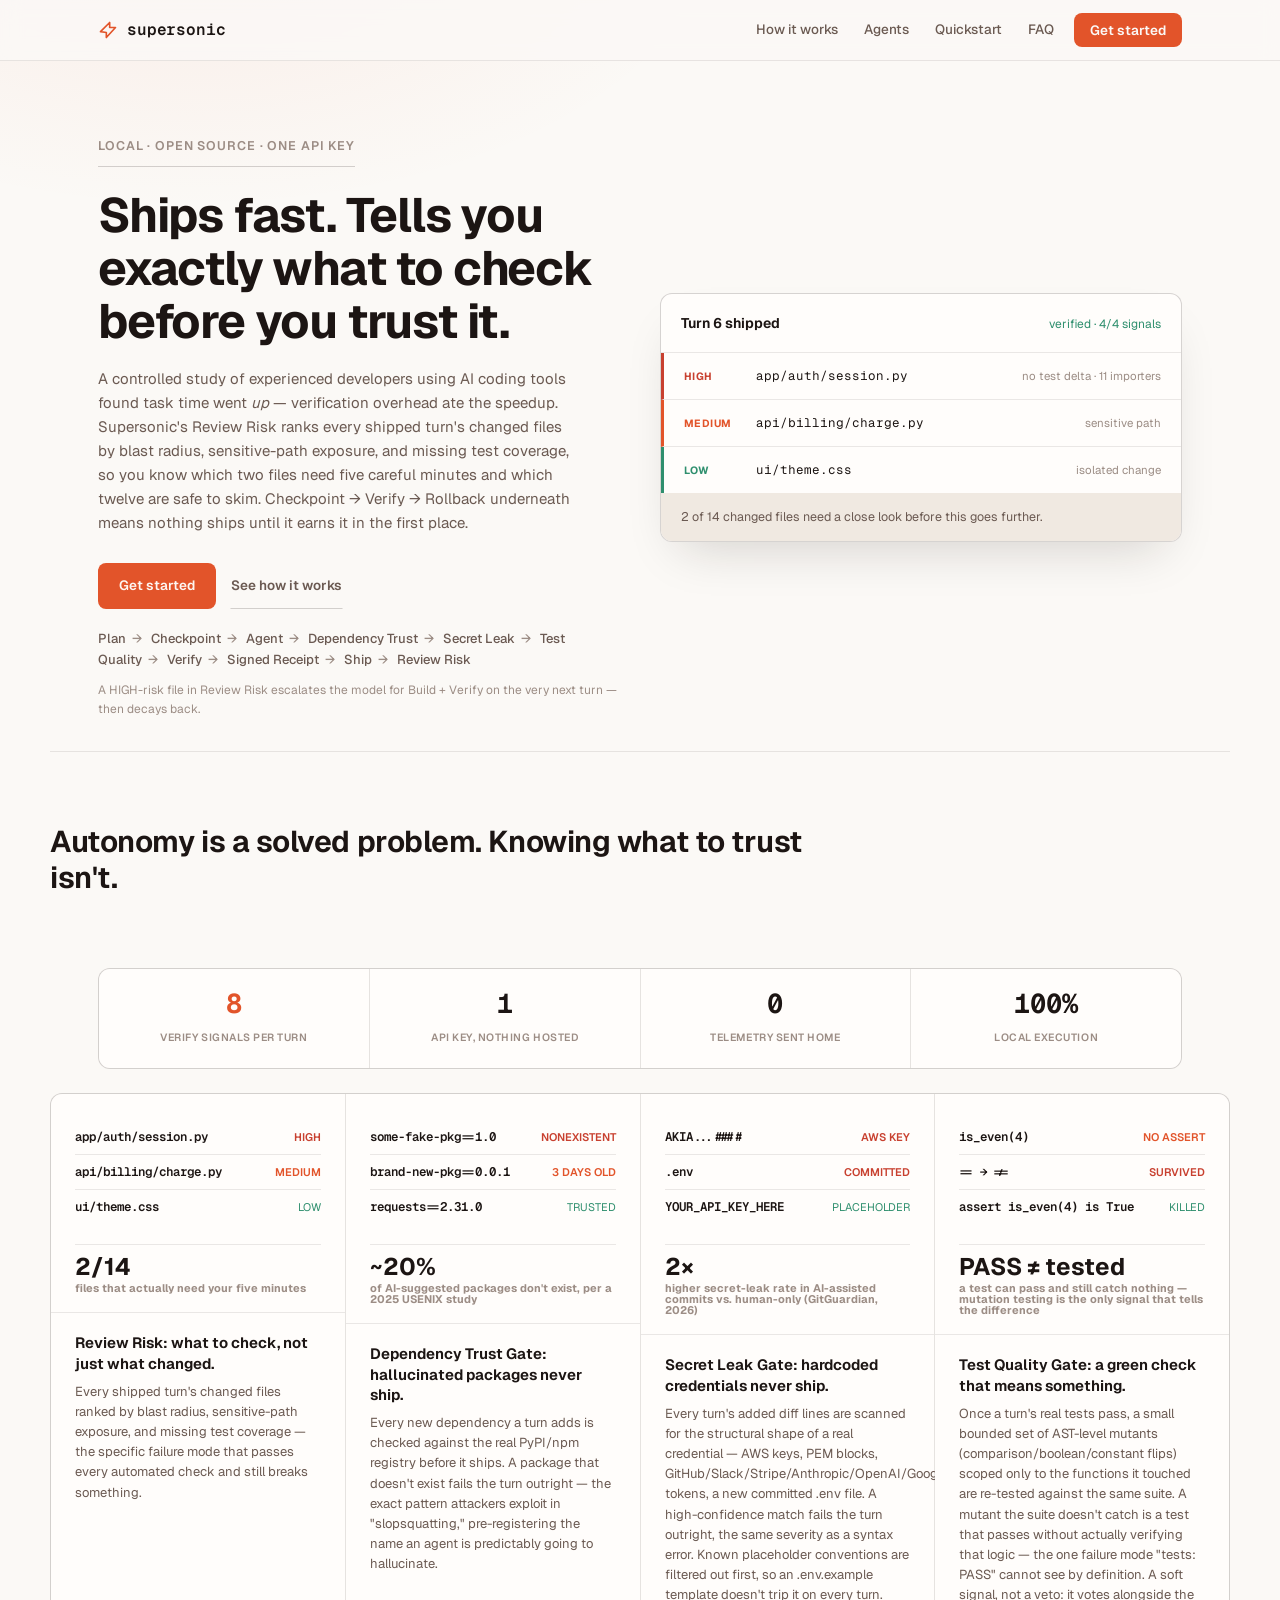
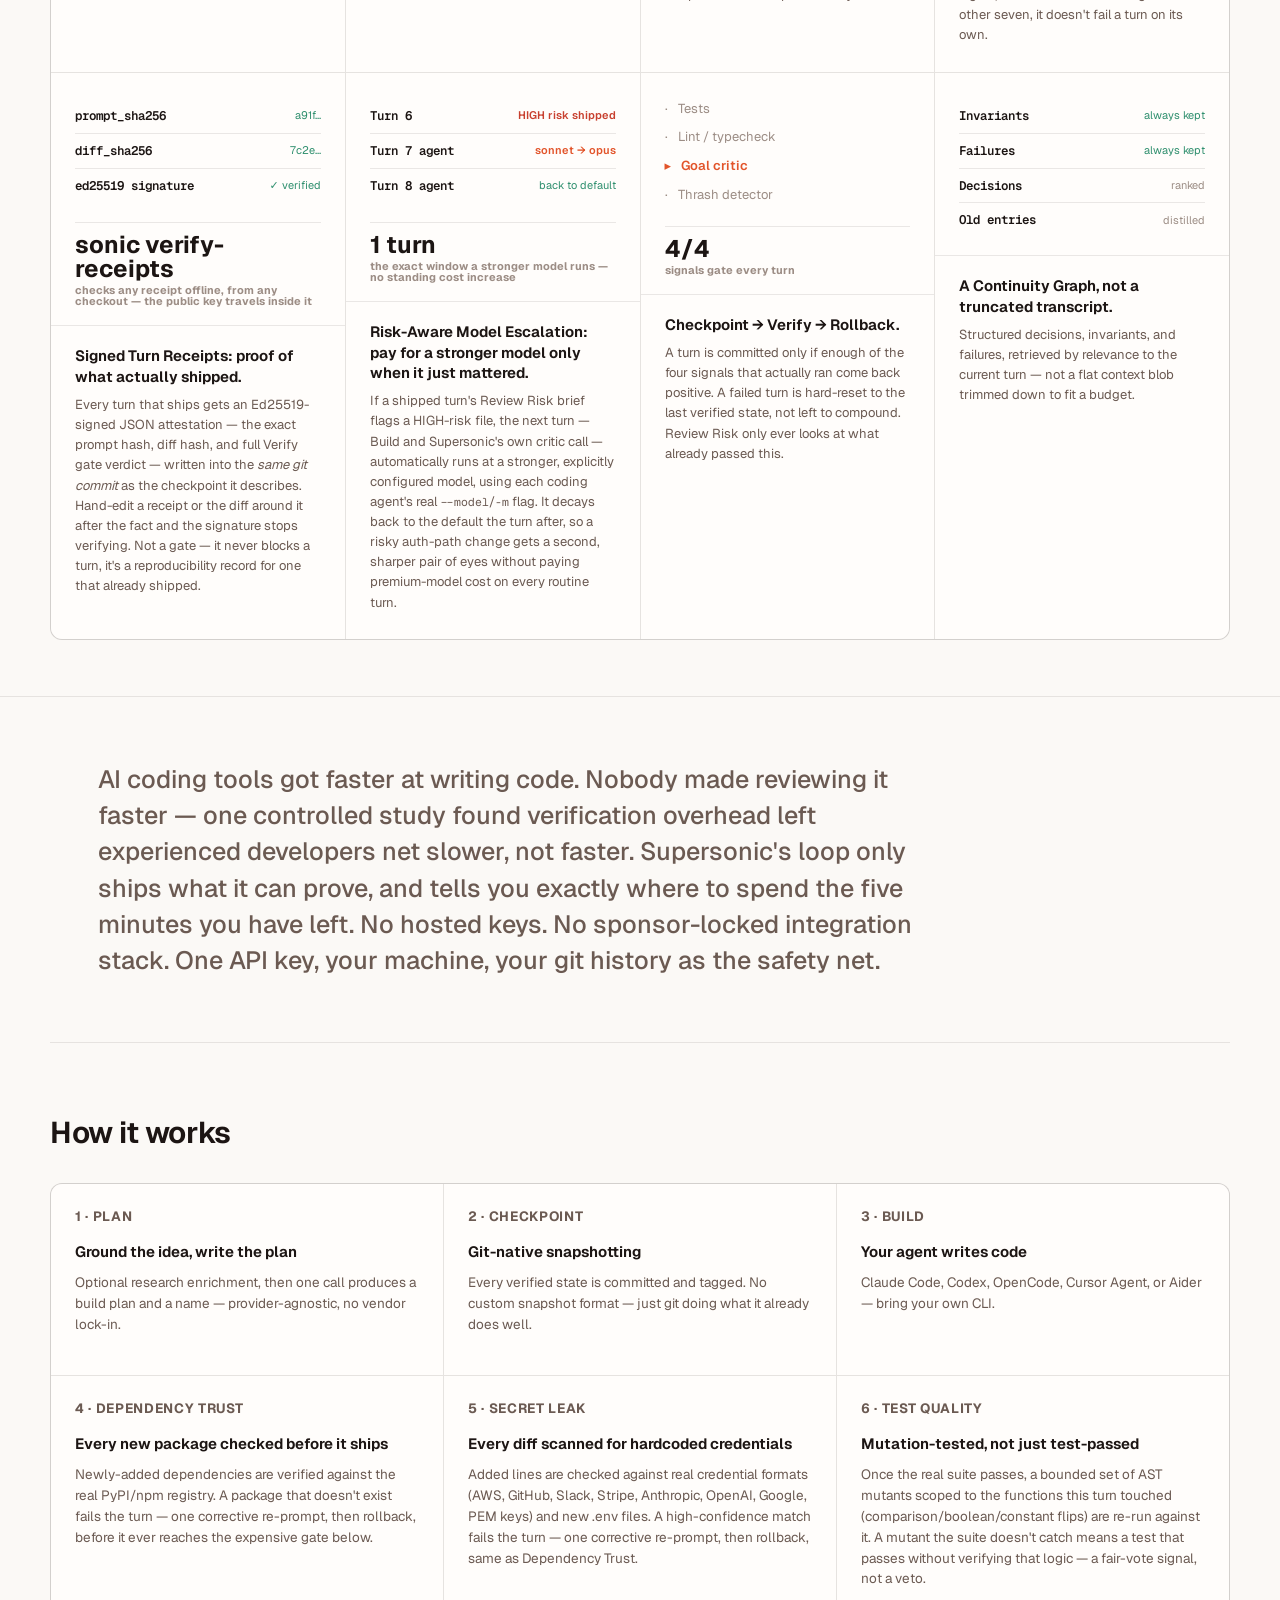
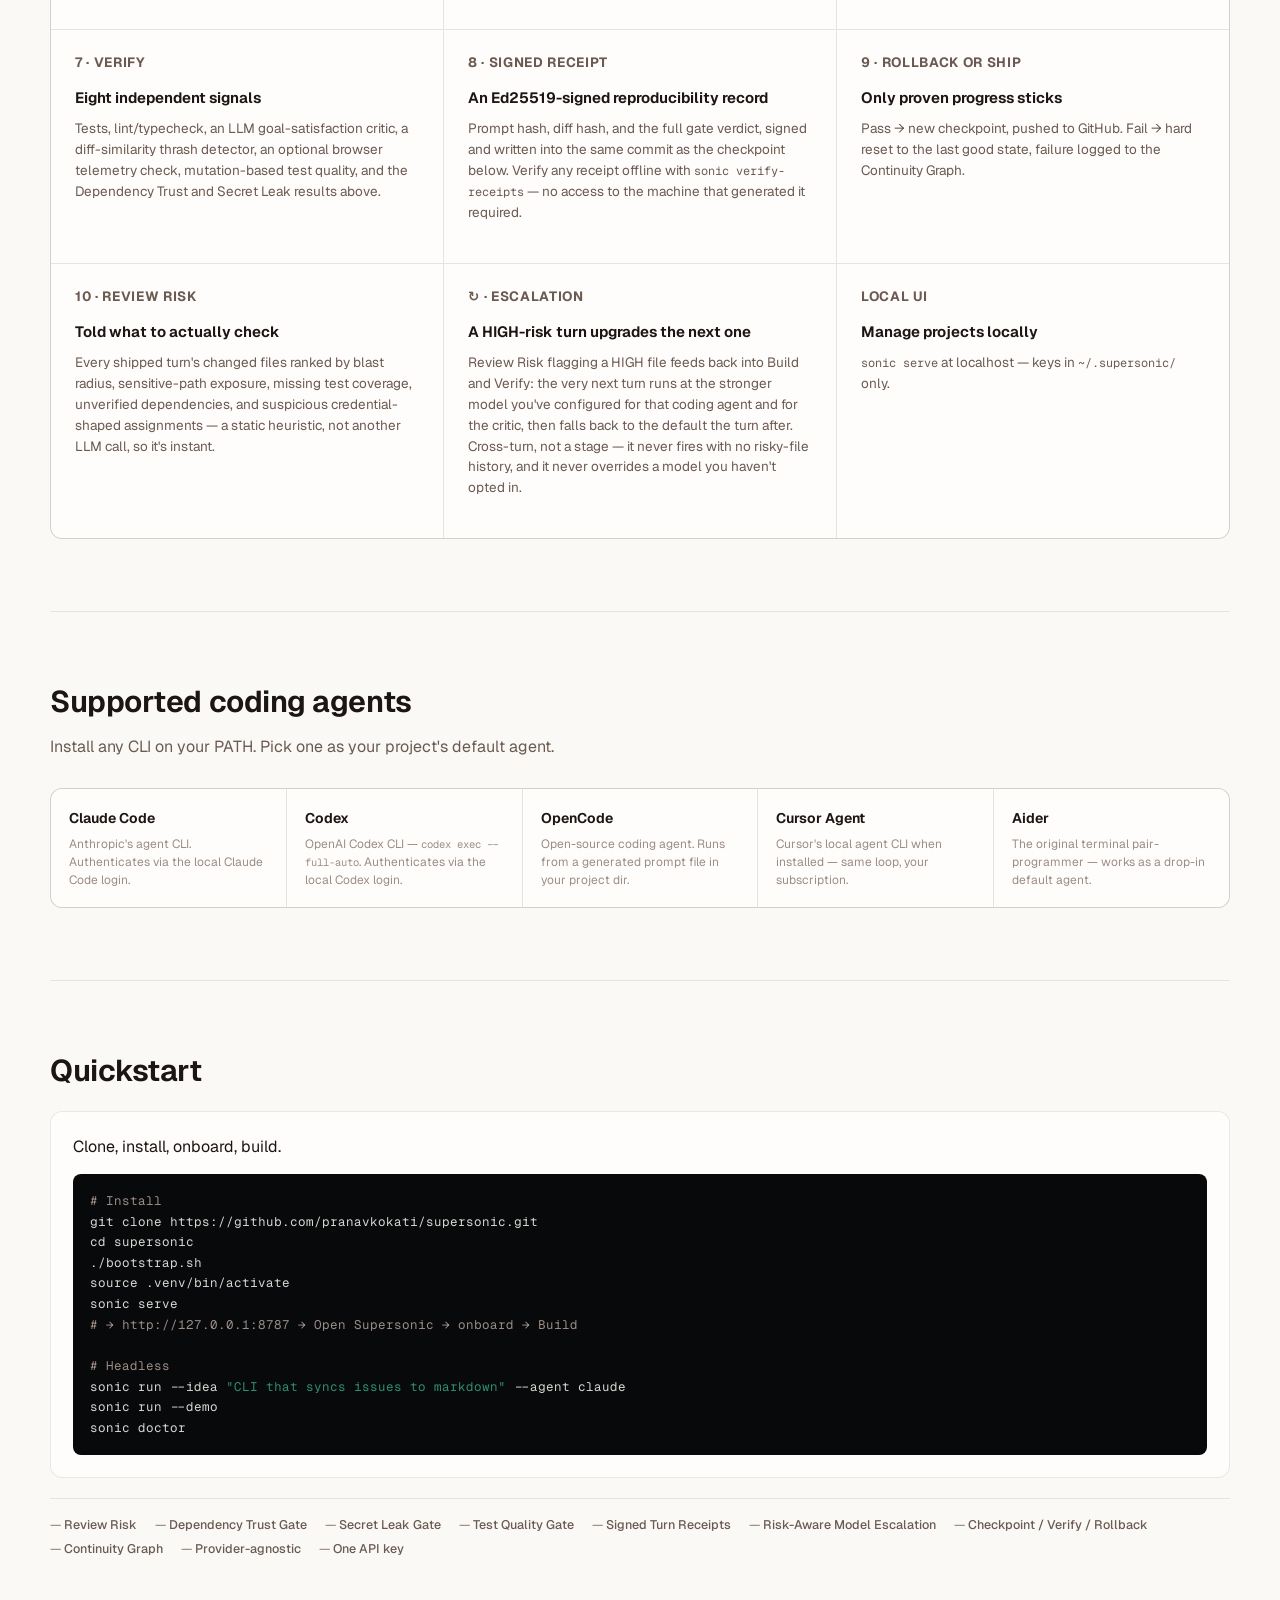
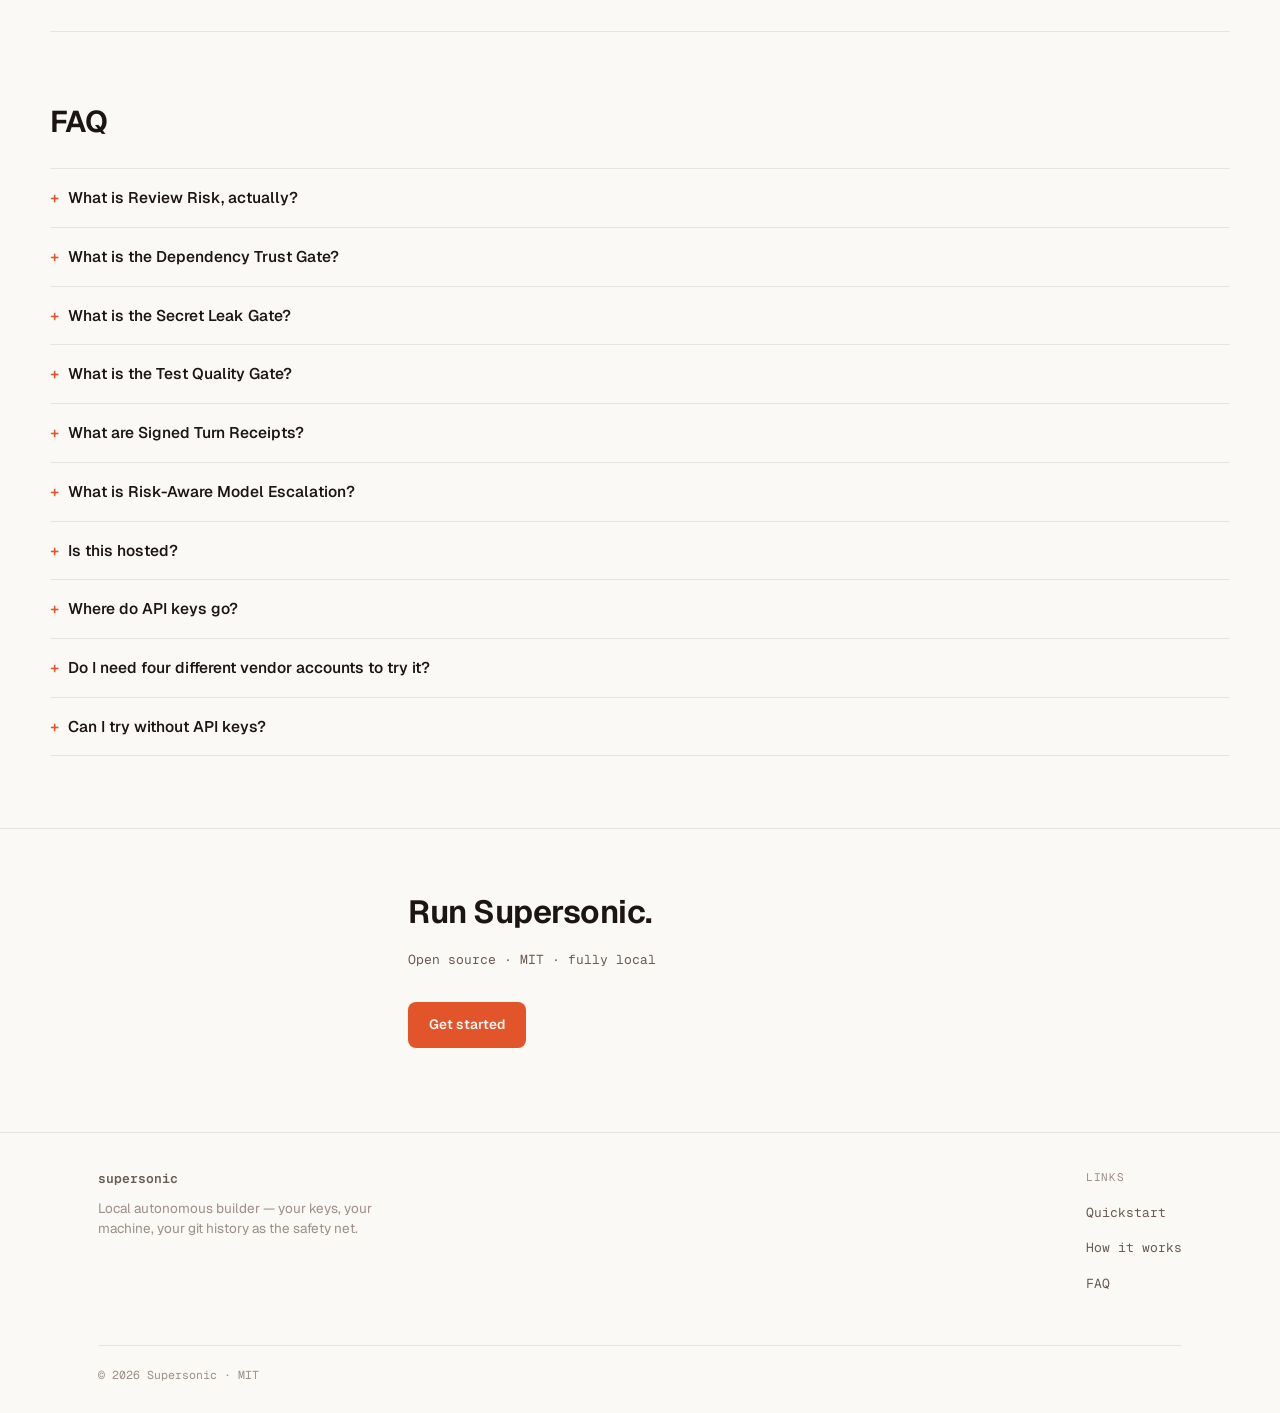
==== commit 2325d370: "fix: real pytest-detection bug, invisible-hero UI bug, cramped feature grid Three real, verified bug" ====
--- a/web/index.html
+++ b/web/index.html
@@ -12,8 +12,8 @@
   <link rel="preconnect" href="https://fonts.googleapis.com" />
   <link rel="preconnect" href="https://fonts.gstatic.com" crossorigin />
   <link href="https://fonts.googleapis.com/css2?family=Geist:wght@400;500;600;700&family=Geist+Mono:wght@400;500;600&display=swap" rel="stylesheet" />
-  <link rel="stylesheet" href="assets/css/style.css?v=5" />
-  <link rel="stylesheet" href="assets/css/sonic.css?v=3" />
+  <link rel="stylesheet" href="assets/css/style.css?v=6" />
+  <link rel="stylesheet" href="assets/css/sonic.css?v=4" />
   <link rel="stylesheet" href="assets/css/animations.css?v=1" />
   <link rel="icon" href="data:image/svg+xml,<svg xmlns='http://www.w3.org/2000/svg' viewBox='0 0 24 24'><path d='M3 14 L14 3 L14 9 L21 9 L10 21 L10 15 Z' fill='%23e2542a'/></svg>" />
 </head>
@@ -488,7 +488,7 @@
     </footer>
   </div>
 
-  <script src="assets/js/animations.js?v=1"></script>
+  <script src="assets/js/animations.js?v=2"></script>
   <script src="assets/js/site.js?v=3"></script>
 </body>
 </html>
--- a/web/assets/css/style.css
+++ b/web/assets/css/style.css
@@ -293,11 +293,15 @@
   margin-bottom: 14px;
 }
 
-/* ── Feature rows — bordered terminal-style cards, not soft square visuals ── */
+/* ── Feature rows — bordered terminal-style cards, not soft square visuals.
+   A CSS grid, not a single flex row: with 8 feature cards, one unbroken row
+   squeezed each card to ~150px and wrapped every headline and stat into an
+   unreadable ragged column. Grid wraps into 1/2/4 columns by breakpoint so
+   every card keeps a legible minimum width. ── */
 .df-features { padding: 0 var(--frame) 56px; }
 .df-features-inner {
-  display: flex;
-  flex-direction: column;
+  display: grid;
+  grid-template-columns: 1fr;
   gap: 1px;
   max-width: var(--max);
   margin: 0 auto;
@@ -306,8 +310,9 @@
   border-radius: var(--radius);
   overflow: hidden;
 }
-@media (min-width: 860px) { .df-features-inner { flex-direction: row; } }
-.df-feature-card { display: flex; flex-direction: column; gap: 0; flex: 1; min-width: 0; background: var(--surface); }
+@media (min-width: 640px) { .df-features-inner { grid-template-columns: repeat(2, 1fr); } }
+@media (min-width: 1160px) { .df-features-inner { grid-template-columns: repeat(4, 1fr); } }
+.df-feature-card { display: flex; flex-direction: column; gap: 0; min-width: 0; background: var(--surface); }
 .df-feature-visual { padding: 26px 24px 18px; border-bottom: 1px solid var(--line); }
 .df-feature-visual--blue, .df-feature-visual--pear, .df-feature-visual--warm { background: transparent; }
 .df-feature-inner { display: flex; flex-direction: column; gap: 14px; }
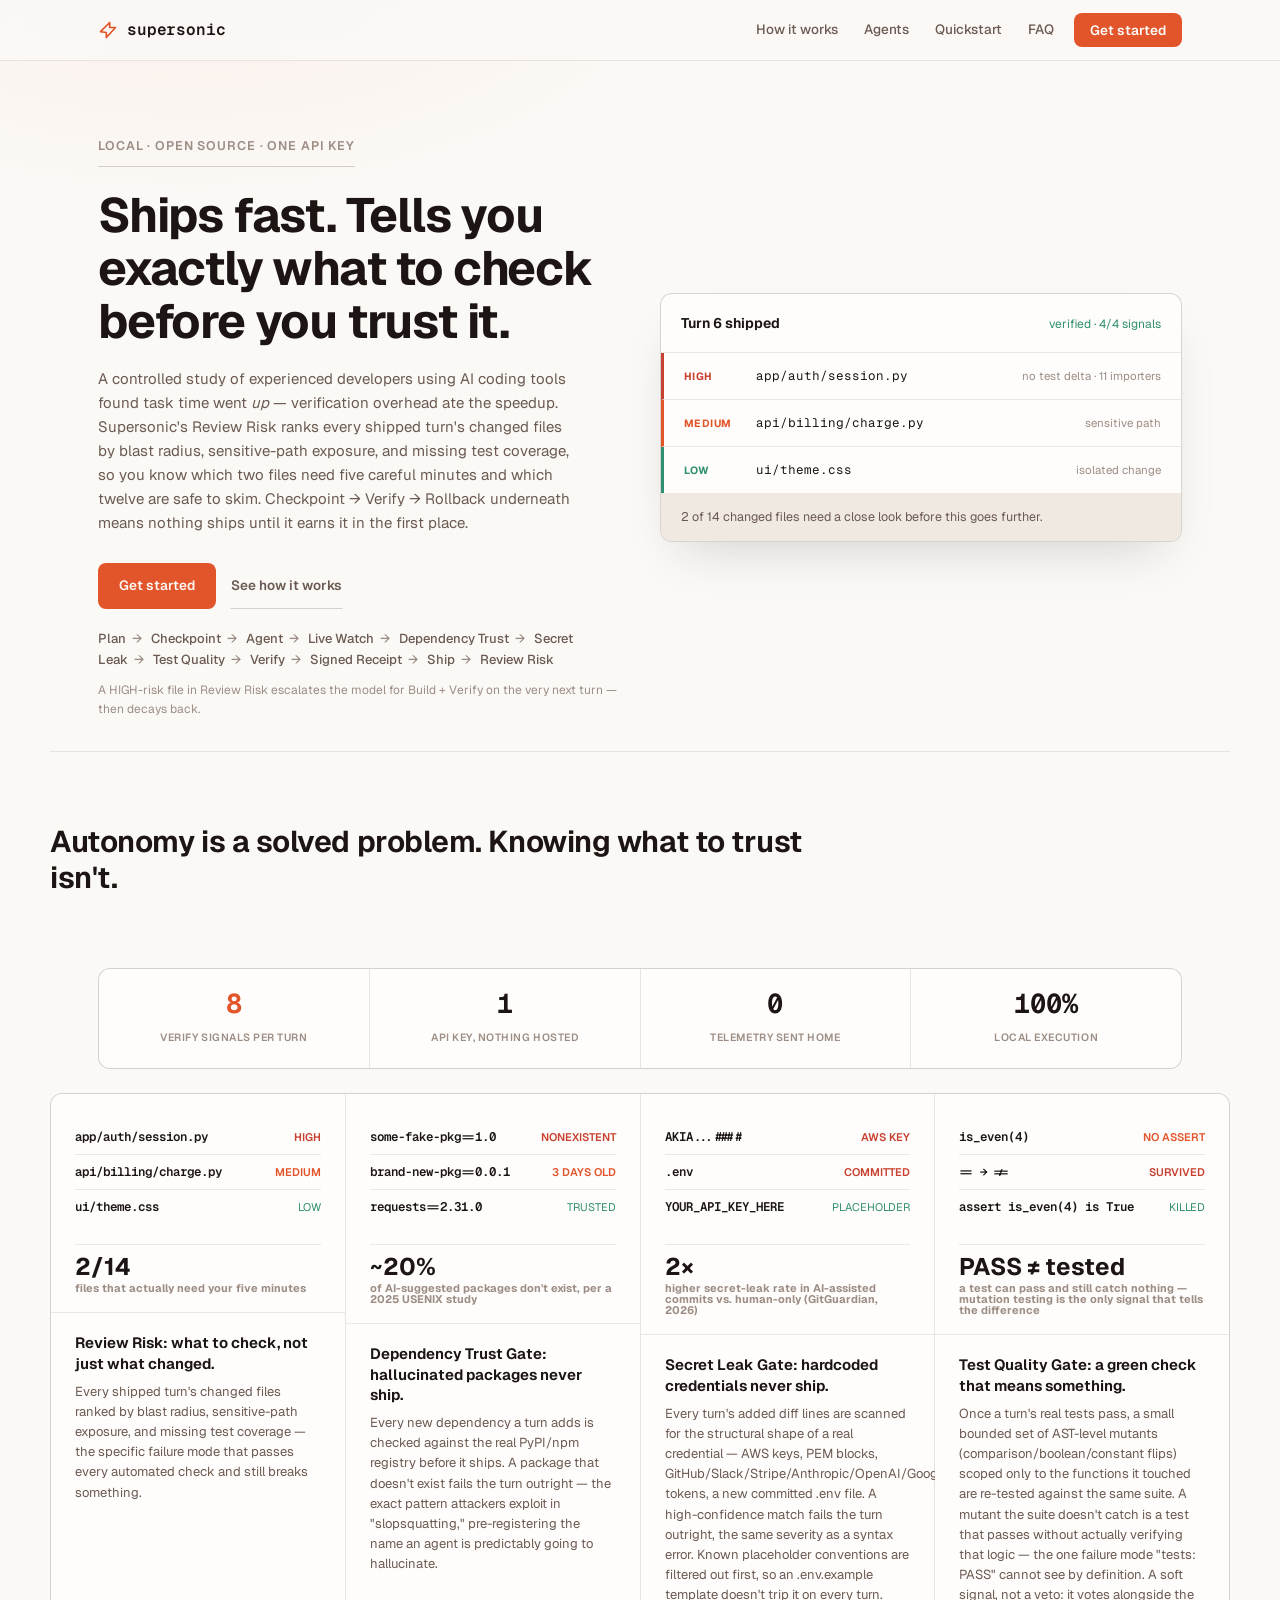
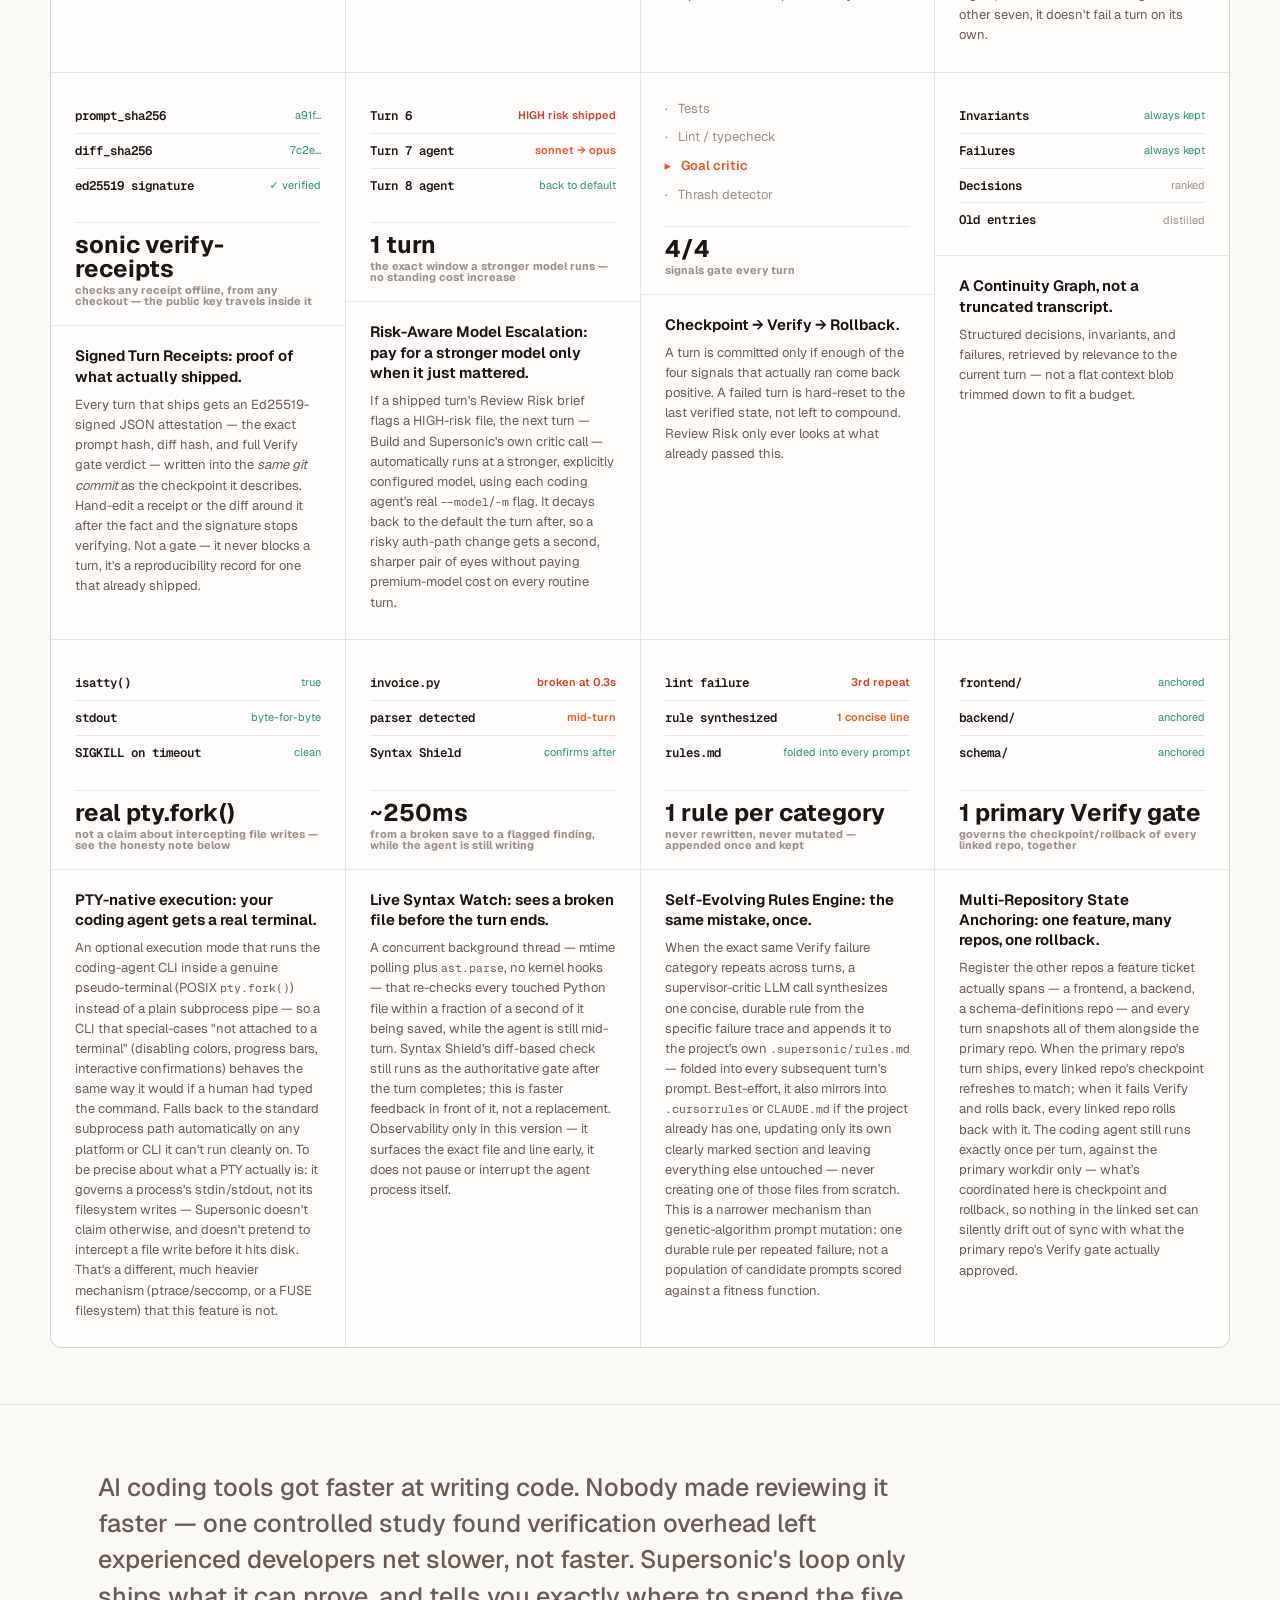
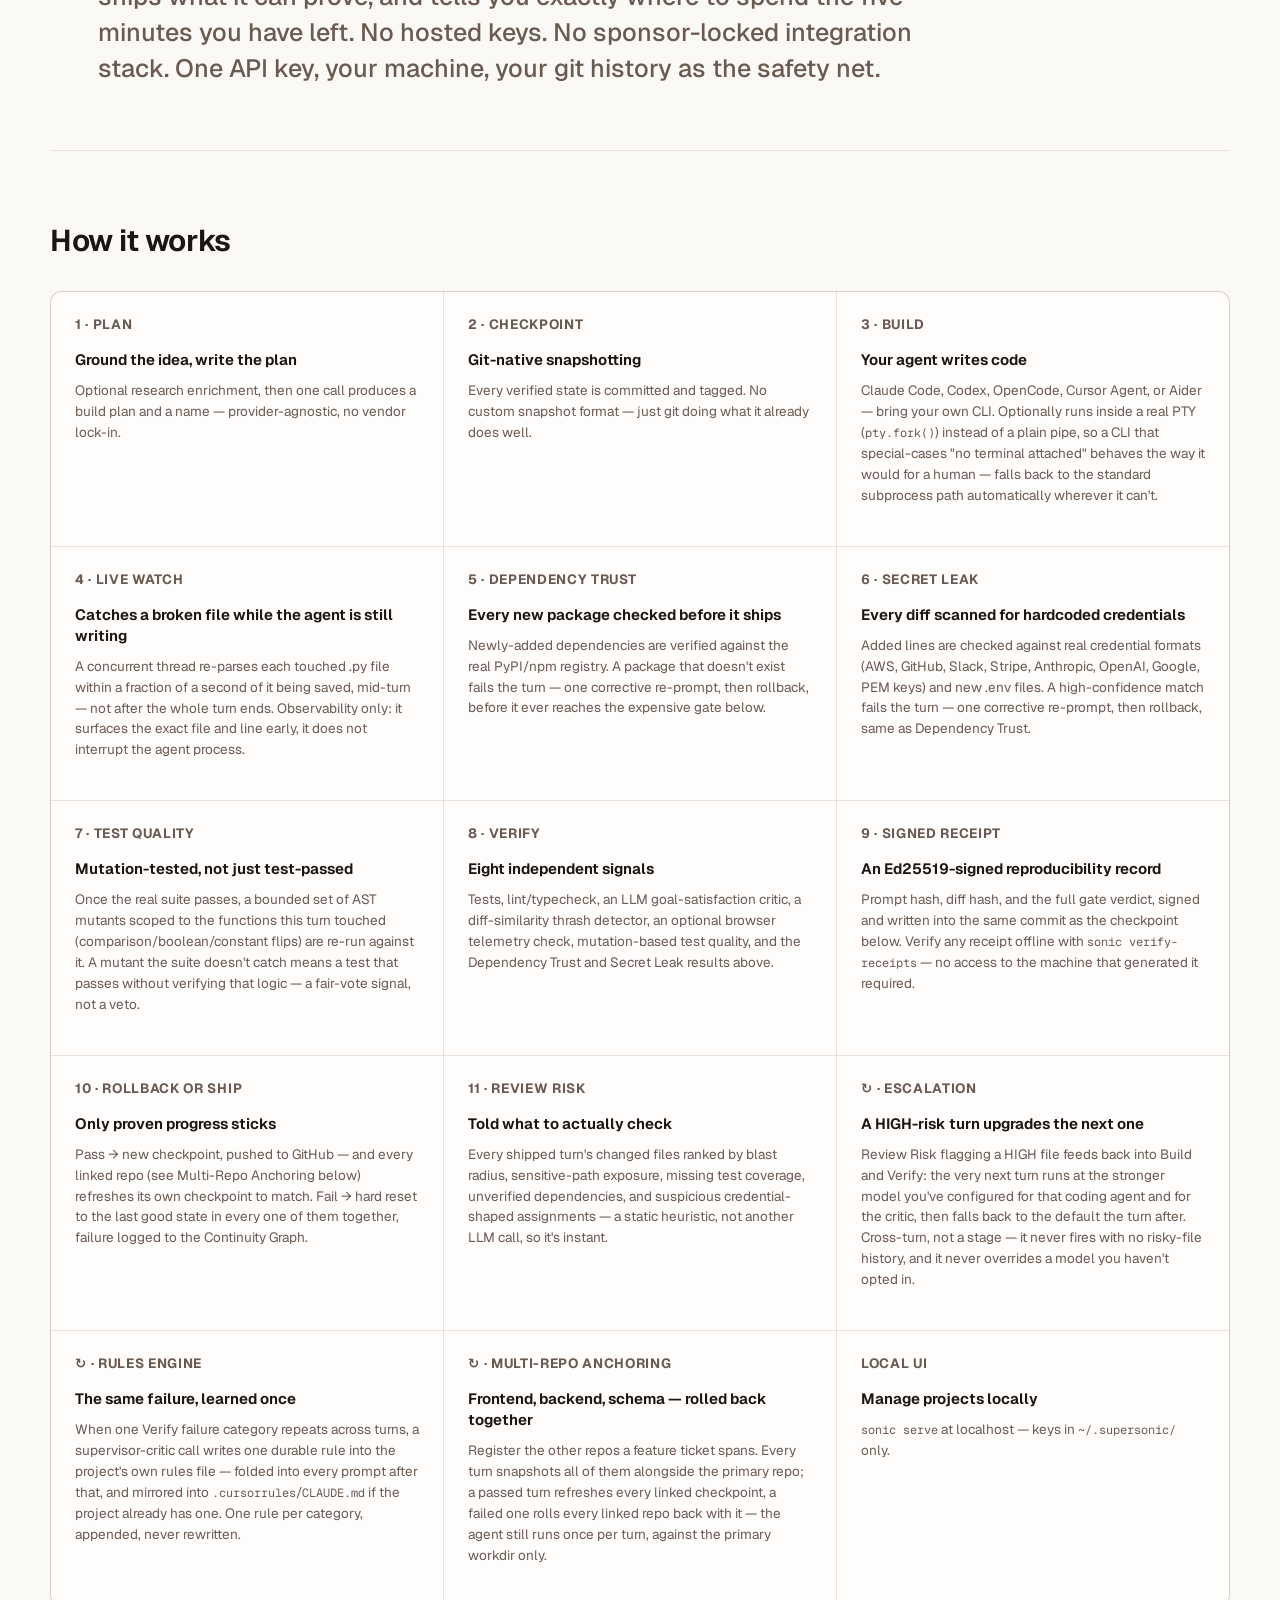
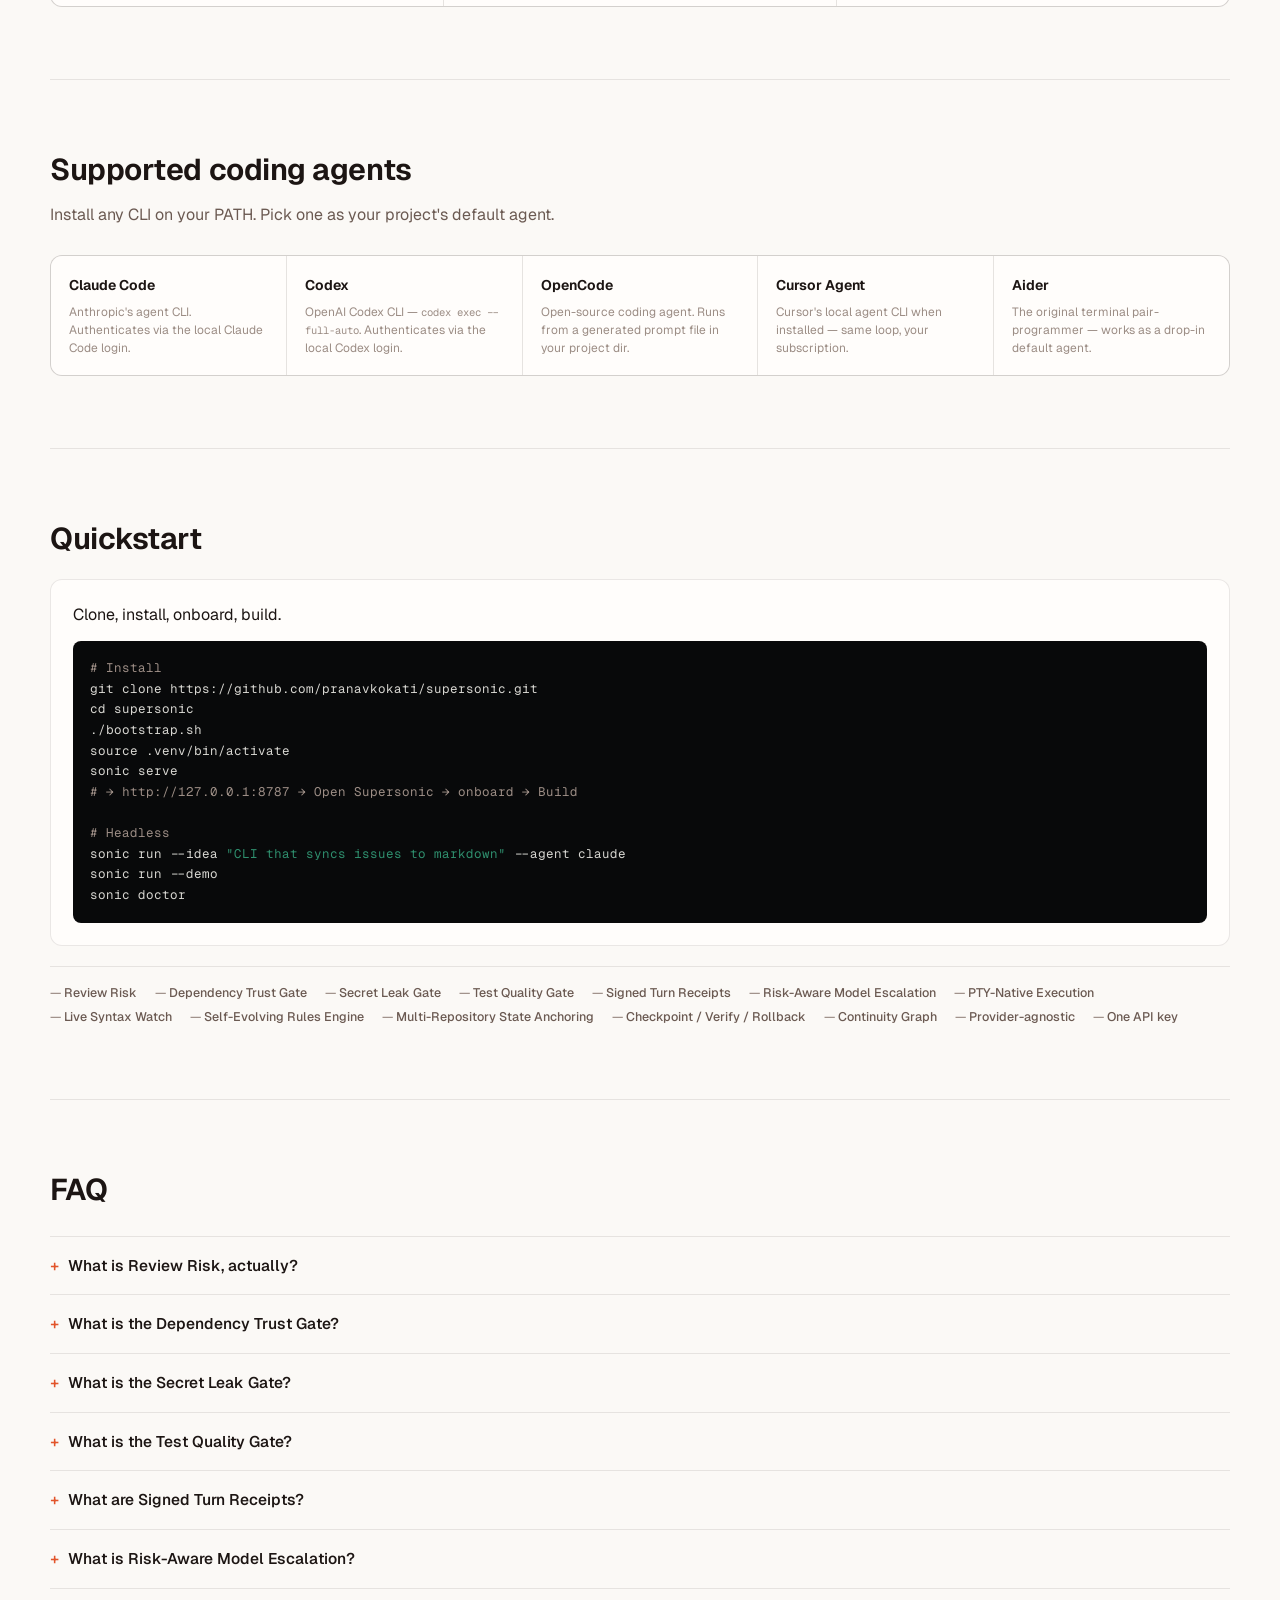
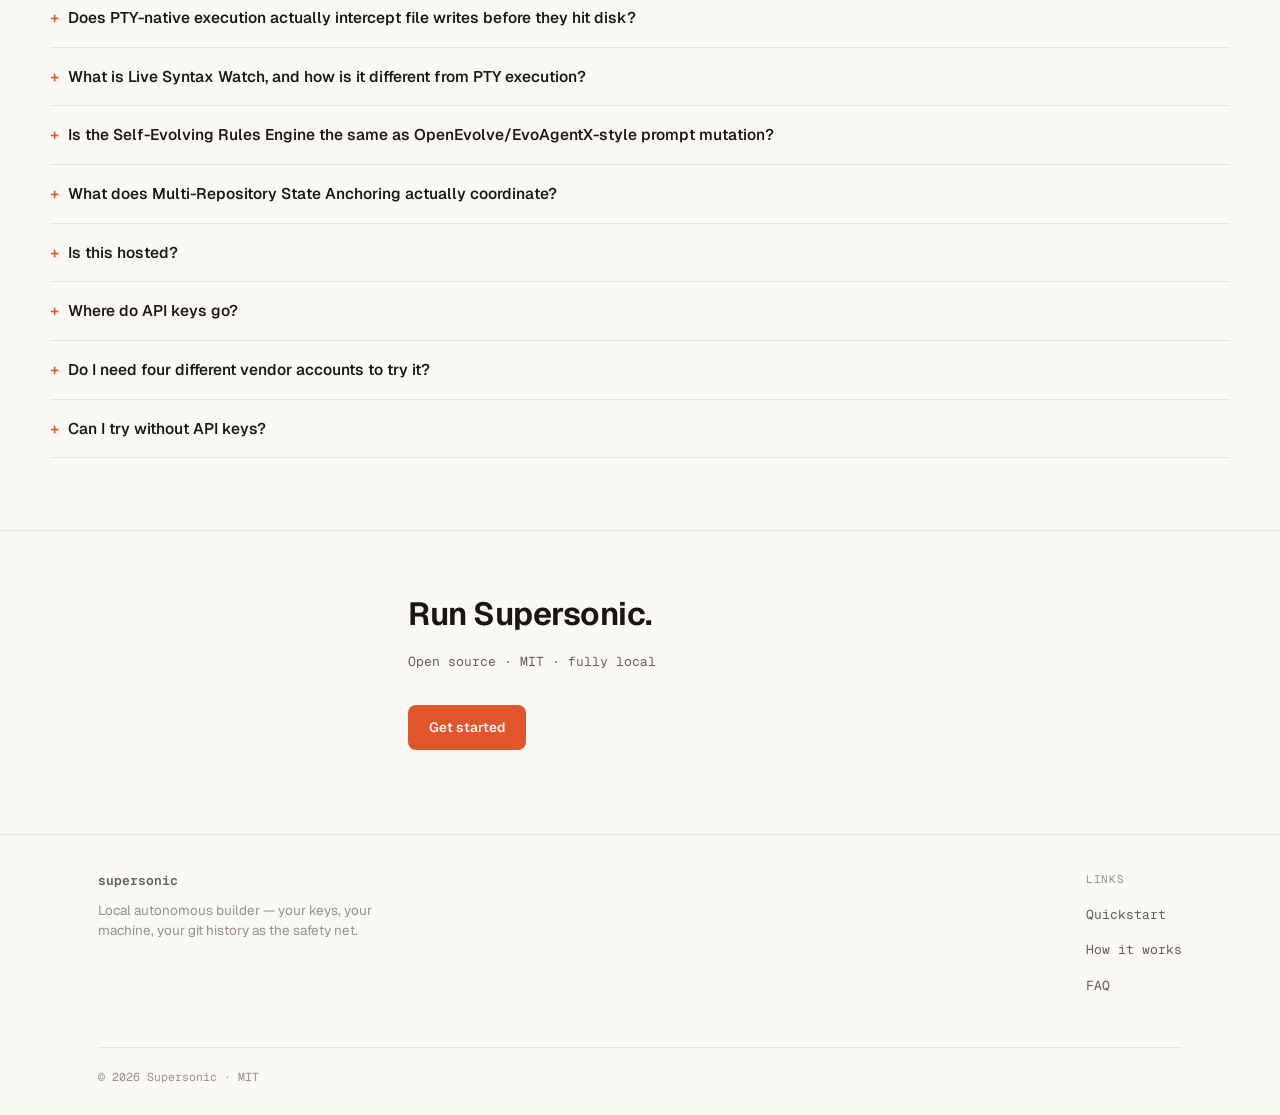
==== commit 39701a3c: "reliability mesh: PTY-native execution, Live Syntax Watch, Self-Evolving Rules Engine, Multi-Reposit" ====
--- a/web/index.html
+++ b/web/index.html
@@ -75,6 +75,7 @@
               <span>Plan</span><span class="arrow">→</span>
               <span>Checkpoint</span><span class="arrow">→</span>
               <span>Agent</span><span class="arrow">→</span>
+              <span>Live Watch</span><span class="arrow">→</span>
               <span>Dependency Trust</span><span class="arrow">→</span>
               <span>Secret Leak</span><span class="arrow">→</span>
               <span>Test Quality</span><span class="arrow">→</span>
@@ -277,6 +278,74 @@
               <p>Structured decisions, invariants, and failures, retrieved by relevance to the current turn — not a flat context blob trimmed down to fit a budget.</p>
             </div>
           </article>
+
+          <article class="df-feature-card">
+            <div class="df-feature-visual df-feature-visual--blue">
+              <div class="df-feature-inner">
+                <ul class="feat-int-list">
+                  <li><strong>isatty()</strong><span class="feat-int-ok">true</span></li>
+                  <li><strong>stdout</strong><span class="feat-int-ok">byte-for-byte</span></li>
+                  <li><strong>SIGKILL on timeout</strong><span class="feat-int-ok">clean</span></li>
+                </ul>
+                <p class="feat-stat">real pty.fork()<span>not a claim about intercepting file writes — see the honesty note below</span></p>
+              </div>
+            </div>
+            <div class="df-feature-copy">
+              <h3>PTY-native execution: your coding agent gets a real terminal.</h3>
+              <p>An optional execution mode that runs the coding-agent CLI inside a genuine pseudo-terminal (POSIX <code>pty.fork()</code>) instead of a plain subprocess pipe — so a CLI that special-cases "not attached to a terminal" (disabling colors, progress bars, interactive confirmations) behaves the same way it would if a human had typed the command. Falls back to the standard subprocess path automatically on any platform or CLI it can't run cleanly on. To be precise about what a PTY actually is: it governs a process's stdin/stdout, not its filesystem writes — Supersonic doesn't claim otherwise, and doesn't pretend to intercept a file write before it hits disk. That's a different, much heavier mechanism (ptrace/seccomp, or a FUSE filesystem) that this feature is not.</p>
+            </div>
+          </article>
+
+          <article class="df-feature-card">
+            <div class="df-feature-visual df-feature-visual--warm">
+              <div class="df-feature-inner">
+                <ul class="feat-int-list">
+                  <li><strong>invoice.py</strong><span class="feat-int-bad">broken at 0.3s</span></li>
+                  <li><strong>parser detected</strong><span class="feat-int-warn">mid-turn</span></li>
+                  <li><strong>Syntax Shield</strong><span class="feat-int-ok">confirms after</span></li>
+                </ul>
+                <p class="feat-stat">~250ms<span>from a broken save to a flagged finding, while the agent is still writing</span></p>
+              </div>
+            </div>
+            <div class="df-feature-copy">
+              <h3>Live Syntax Watch: sees a broken file before the turn ends.</h3>
+              <p>A concurrent background thread — mtime polling plus <code>ast.parse</code>, no kernel hooks — that re-checks every touched Python file within a fraction of a second of it being saved, while the agent is still mid-turn. Syntax Shield's diff-based check still runs as the authoritative gate after the turn completes; this is faster feedback in front of it, not a replacement. Observability only in this version — it surfaces the exact file and line early, it does not pause or interrupt the agent process itself.</p>
+            </div>
+          </article>
+
+          <article class="df-feature-card">
+            <div class="df-feature-visual df-feature-visual--pear">
+              <div class="df-feature-inner">
+                <ul class="feat-int-list">
+                  <li><strong>lint failure</strong><span class="feat-int-bad">3rd repeat</span></li>
+                  <li><strong>rule synthesized</strong><span class="feat-int-warn">1 concise line</span></li>
+                  <li><strong>rules.md</strong><span class="feat-int-ok">folded into every prompt</span></li>
+                </ul>
+                <p class="feat-stat">1 rule per category<span>never rewritten, never mutated — appended once and kept</span></p>
+              </div>
+            </div>
+            <div class="df-feature-copy">
+              <h3>Self-Evolving Rules Engine: the same mistake, once.</h3>
+              <p>When the exact same Verify failure category repeats across turns, a supervisor-critic LLM call synthesizes one concise, durable rule from the specific failure trace and appends it to the project's own <code>.supersonic/rules.md</code> — folded into every subsequent turn's prompt. Best-effort, it also mirrors into <code>.cursorrules</code> or <code>CLAUDE.md</code> if the project already has one, updating only its own clearly marked section and leaving everything else untouched — never creating one of those files from scratch. This is a narrower mechanism than genetic-algorithm prompt mutation: one durable rule per repeated failure, not a population of candidate prompts scored against a fitness function.</p>
+            </div>
+          </article>
+
+          <article class="df-feature-card">
+            <div class="df-feature-visual df-feature-visual--blue">
+              <div class="df-feature-inner">
+                <ul class="feat-int-list">
+                  <li><strong>frontend/</strong><span class="feat-int-ok">anchored</span></li>
+                  <li><strong>backend/</strong><span class="feat-int-ok">anchored</span></li>
+                  <li><strong>schema/</strong><span class="feat-int-ok">anchored</span></li>
+                </ul>
+                <p class="feat-stat">1 primary Verify gate<span>governs the checkpoint/rollback of every linked repo, together</span></p>
+              </div>
+            </div>
+            <div class="df-feature-copy">
+              <h3>Multi-Repository State Anchoring: one feature, many repos, one rollback.</h3>
+              <p>Register the other repos a feature ticket actually spans — a frontend, a backend, a schema-definitions repo — and every turn snapshots all of them alongside the primary repo. When the primary repo's turn ships, every linked repo's checkpoint refreshes to match; when it fails Verify and rolls back, every linked repo rolls back with it. The coding agent still runs exactly once per turn, against the primary workdir only — what's coordinated here is checkpoint and rollback, so nothing in the linked set can silently drift out of sync with what the primary repo's Verify gate actually approved.</p>
+            </div>
+          </article>
         </div>
       </section>
 
@@ -302,40 +371,45 @@
           <article class="trust-card">
             <p class="trust-label">3 · Build</p>
             <h3>Your agent writes code</h3>
-            <p>Claude Code, Codex, OpenCode, Cursor Agent, or Aider — bring your own CLI.</p>
-          </article>
-          <article class="trust-card">
-            <p class="trust-label">4 · Dependency Trust</p>
+            <p>Claude Code, Codex, OpenCode, Cursor Agent, or Aider — bring your own CLI. Optionally runs inside a real PTY (<code>pty.fork()</code>) instead of a plain pipe, so a CLI that special-cases "no terminal attached" behaves the way it would for a human — falls back to the standard subprocess path automatically wherever it can't.</p>
+          </article>
+          <article class="trust-card">
+            <p class="trust-label">4 · Live Watch</p>
+            <h3>Catches a broken file while the agent is still writing</h3>
+            <p>A concurrent thread re-parses each touched .py file within a fraction of a second of it being saved, mid-turn — not after the whole turn ends. Observability only: it surfaces the exact file and line early, it does not interrupt the agent process.</p>
+          </article>
+          <article class="trust-card">
+            <p class="trust-label">5 · Dependency Trust</p>
             <h3>Every new package checked before it ships</h3>
             <p>Newly-added dependencies are verified against the real PyPI/npm registry. A package that doesn't exist fails the turn — one corrective re-prompt, then rollback, before it ever reaches the expensive gate below.</p>
           </article>
           <article class="trust-card">
-            <p class="trust-label">5 · Secret Leak</p>
+            <p class="trust-label">6 · Secret Leak</p>
             <h3>Every diff scanned for hardcoded credentials</h3>
             <p>Added lines are checked against real credential formats (AWS, GitHub, Slack, Stripe, Anthropic, OpenAI, Google, PEM keys) and new .env files. A high-confidence match fails the turn — one corrective re-prompt, then rollback, same as Dependency Trust.</p>
           </article>
           <article class="trust-card">
-            <p class="trust-label">6 · Test Quality</p>
+            <p class="trust-label">7 · Test Quality</p>
             <h3>Mutation-tested, not just test-passed</h3>
             <p>Once the real suite passes, a bounded set of AST mutants scoped to the functions this turn touched (comparison/boolean/constant flips) are re-run against it. A mutant the suite doesn't catch means a test that passes without verifying that logic — a fair-vote signal, not a veto.</p>
           </article>
           <article class="trust-card">
-            <p class="trust-label">7 · Verify</p>
+            <p class="trust-label">8 · Verify</p>
             <h3>Eight independent signals</h3>
             <p>Tests, lint/typecheck, an LLM goal-satisfaction critic, a diff-similarity thrash detector, an optional browser telemetry check, mutation-based test quality, and the Dependency Trust and Secret Leak results above.</p>
           </article>
           <article class="trust-card">
-            <p class="trust-label">8 · Signed Receipt</p>
+            <p class="trust-label">9 · Signed Receipt</p>
             <h3>An Ed25519-signed reproducibility record</h3>
             <p>Prompt hash, diff hash, and the full gate verdict, signed and written into the same commit as the checkpoint below. Verify any receipt offline with <code>sonic verify-receipts</code> — no access to the machine that generated it required.</p>
           </article>
           <article class="trust-card">
-            <p class="trust-label">9 · Rollback or ship</p>
+            <p class="trust-label">10 · Rollback or ship</p>
             <h3>Only proven progress sticks</h3>
-            <p>Pass → new checkpoint, pushed to GitHub. Fail → hard reset to the last good state, failure logged to the Continuity Graph.</p>
-          </article>
-          <article class="trust-card">
-            <p class="trust-label">10 · Review Risk</p>
+            <p>Pass → new checkpoint, pushed to GitHub — and every linked repo (see Multi-Repo Anchoring below) refreshes its own checkpoint to match. Fail → hard reset to the last good state in every one of them together, failure logged to the Continuity Graph.</p>
+          </article>
+          <article class="trust-card">
+            <p class="trust-label">11 · Review Risk</p>
             <h3>Told what to actually check</h3>
             <p>Every shipped turn's changed files ranked by blast radius, sensitive-path exposure, missing test coverage, unverified dependencies, and suspicious credential-shaped assignments — a static heuristic, not another LLM call, so it's instant.</p>
           </article>
@@ -343,6 +417,16 @@
             <p class="trust-label">↻ · Escalation</p>
             <h3>A HIGH-risk turn upgrades the next one</h3>
             <p>Review Risk flagging a HIGH file feeds back into Build and Verify: the very next turn runs at the stronger model you've configured for that coding agent and for the critic, then falls back to the default the turn after. Cross-turn, not a stage — it never fires with no risky-file history, and it never overrides a model you haven't opted in.</p>
+          </article>
+          <article class="trust-card">
+            <p class="trust-label">↻ · Rules Engine</p>
+            <h3>The same failure, learned once</h3>
+            <p>When one Verify failure category repeats across turns, a supervisor-critic call writes one durable rule into the project's own rules file — folded into every prompt after that, and mirrored into <code>.cursorrules</code>/<code>CLAUDE.md</code> if the project already has one. One rule per category, appended, never rewritten.</p>
+          </article>
+          <article class="trust-card">
+            <p class="trust-label">↻ · Multi-Repo Anchoring</p>
+            <h3>Frontend, backend, schema — rolled back together</h3>
+            <p>Register the other repos a feature ticket spans. Every turn snapshots all of them alongside the primary repo; a passed turn refreshes every linked checkpoint, a failed one rolls every linked repo back with it — the agent still runs once per turn, against the primary workdir only.</p>
           </article>
           <article class="trust-card">
             <p class="trust-label">Local UI</p>
@@ -403,6 +487,10 @@
           <span class="differentiator-pill">Test Quality Gate</span>
           <span class="differentiator-pill">Signed Turn Receipts</span>
           <span class="differentiator-pill">Risk-Aware Model Escalation</span>
+          <span class="differentiator-pill">PTY-Native Execution</span>
+          <span class="differentiator-pill">Live Syntax Watch</span>
+          <span class="differentiator-pill">Self-Evolving Rules Engine</span>
+          <span class="differentiator-pill">Multi-Repository State Anchoring</span>
           <span class="differentiator-pill">Checkpoint / Verify / Rollback</span>
           <span class="differentiator-pill">Continuity Graph</span>
           <span class="differentiator-pill">Provider-agnostic</span>
@@ -436,6 +524,22 @@
           <details class="faq-item">
             <summary>What is Risk-Aware Model Escalation?</summary>
             <p>A feedback loop from Review Risk back into Build and Verify, not a new gate. After a turn ships, if its Review Risk brief contains at least one HIGH-risk file (large blast radius, a sensitive-path match, or no matching test change), the <em>next</em> turn — and only that one — runs the coding-agent CLI and Supersonic's own critic call at a stronger model. Each coding agent gets its own configured escalation target (a verified flag: <code>--model</code> for Claude Code/Codex/OpenCode/Aider, <code>--model</code> for Cursor Agent's CLI), and the critic call uses your provider's own default (strongest) model instead of its normal fast model. It decays automatically the turn after — there's no standing state, just "was the immediately preceding turn's shipped diff flagged high-risk." If you haven't configured an escalation model for the agent you're using, or the previous turn had no high-risk files, nothing changes and the loop runs at its normal cost.</p>
+          </details>
+          <details class="faq-item">
+            <summary>Does PTY-native execution actually intercept file writes before they hit disk?</summary>
+            <p>No, and Supersonic doesn't claim it does. A pseudo-terminal (PTY) governs a child process's stdin/stdout stream — that's it. It cannot see, let alone intercept, a filesystem write syscall; that's a fundamentally different, much heavier mechanism (ptrace/seccomp syscall interception, or a FUSE overlay filesystem), and this feature doesn't implement either. What PTY-native execution actually does: run the coding-agent CLI inside a real <code>pty.fork()</code>ed terminal instead of a plain subprocess pipe, so a CLI that behaves differently when it detects it isn't attached to a terminal (many disable colors, progress bars, or interactive confirmations the instant stdout is a pipe) runs the same way it would for a human typing the command directly. It's off by default, POSIX-only, and falls back to the standard subprocess path automatically on any platform or CLI it can't run cleanly on.</p>
+          </details>
+          <details class="faq-item">
+            <summary>What is Live Syntax Watch, and how is it different from PTY execution?</summary>
+            <p>A separate, unrelated mechanism — not something derived from the PTY. It's a background thread that polls every touched Python file's modification time roughly every 250ms and re-parses it with <code>ast.parse</code> the instant it changes, so a broken file gets flagged within a fraction of a second of being saved instead of only at the end of the whole turn (when Syntax Shield's diff-based check already catches it). A file's first-ever sighting is never flagged, so a pre-existing broken file the agent hasn't touched yet is never misreported. It's observability, not enforcement: it doesn't pause or kill the agent process, because doing that safely and generally across five different third-party CLIs isn't something this feature attempts.</p>
+          </details>
+          <details class="faq-item">
+            <summary>Is the Self-Evolving Rules Engine the same as OpenEvolve/EvoAgentX-style prompt mutation?</summary>
+            <p>No — deliberately narrower. Those projects run genetic-algorithm-style search over a population of candidate prompts scored against a fitness function. Supersonic's version is simpler: once the exact same Verify failure category (a syntax error, a hallucinated dependency, a failing test, a weak-coverage mutant, etc.) has repeated across a configurable number of turns, one supervisor-critic LLM call writes exactly one concise rule from that specific failure trace and appends it — never rewrites or randomly mutates an existing one — to the project's own <code>.supersonic/rules.md</code>, which then gets folded into every subsequent turn's prompt. Best-effort, it also mirrors into <code>.cursorrules</code> or <code>CLAUDE.md</code> if the project already has one of those real convention files, updating only its own clearly marked section — never creating one of those files from scratch, since that would silently opt a project into a tool convention it never asked for.</p>
+          </details>
+          <details class="faq-item">
+            <summary>What does Multi-Repository State Anchoring actually coordinate?</summary>
+            <p>Checkpoint and rollback, across however many independent git working directories you register for a project — not code generation. The coding agent still runs exactly once per turn, against the primary repo only, exactly as it does today; nothing here spins up a second agent run against a linked frontend or backend repo automatically. What's real: register N repo paths once, and from then on every turn snapshots all of them before the agent runs. Once the primary repo's turn is scored, every linked repo is either checkpointed to match (the primary turn passed) or rolled back to its last coordinated anchor (the primary turn failed) — together, never one without the others. That's the actual property a multi-repo feature ticket needs: nothing in the linked set can silently drift out of sync with what the primary repo's Verify gate actually approved.</p>
           </details>
           <details class="faq-item">
             <summary>Is this hosted?</summary>
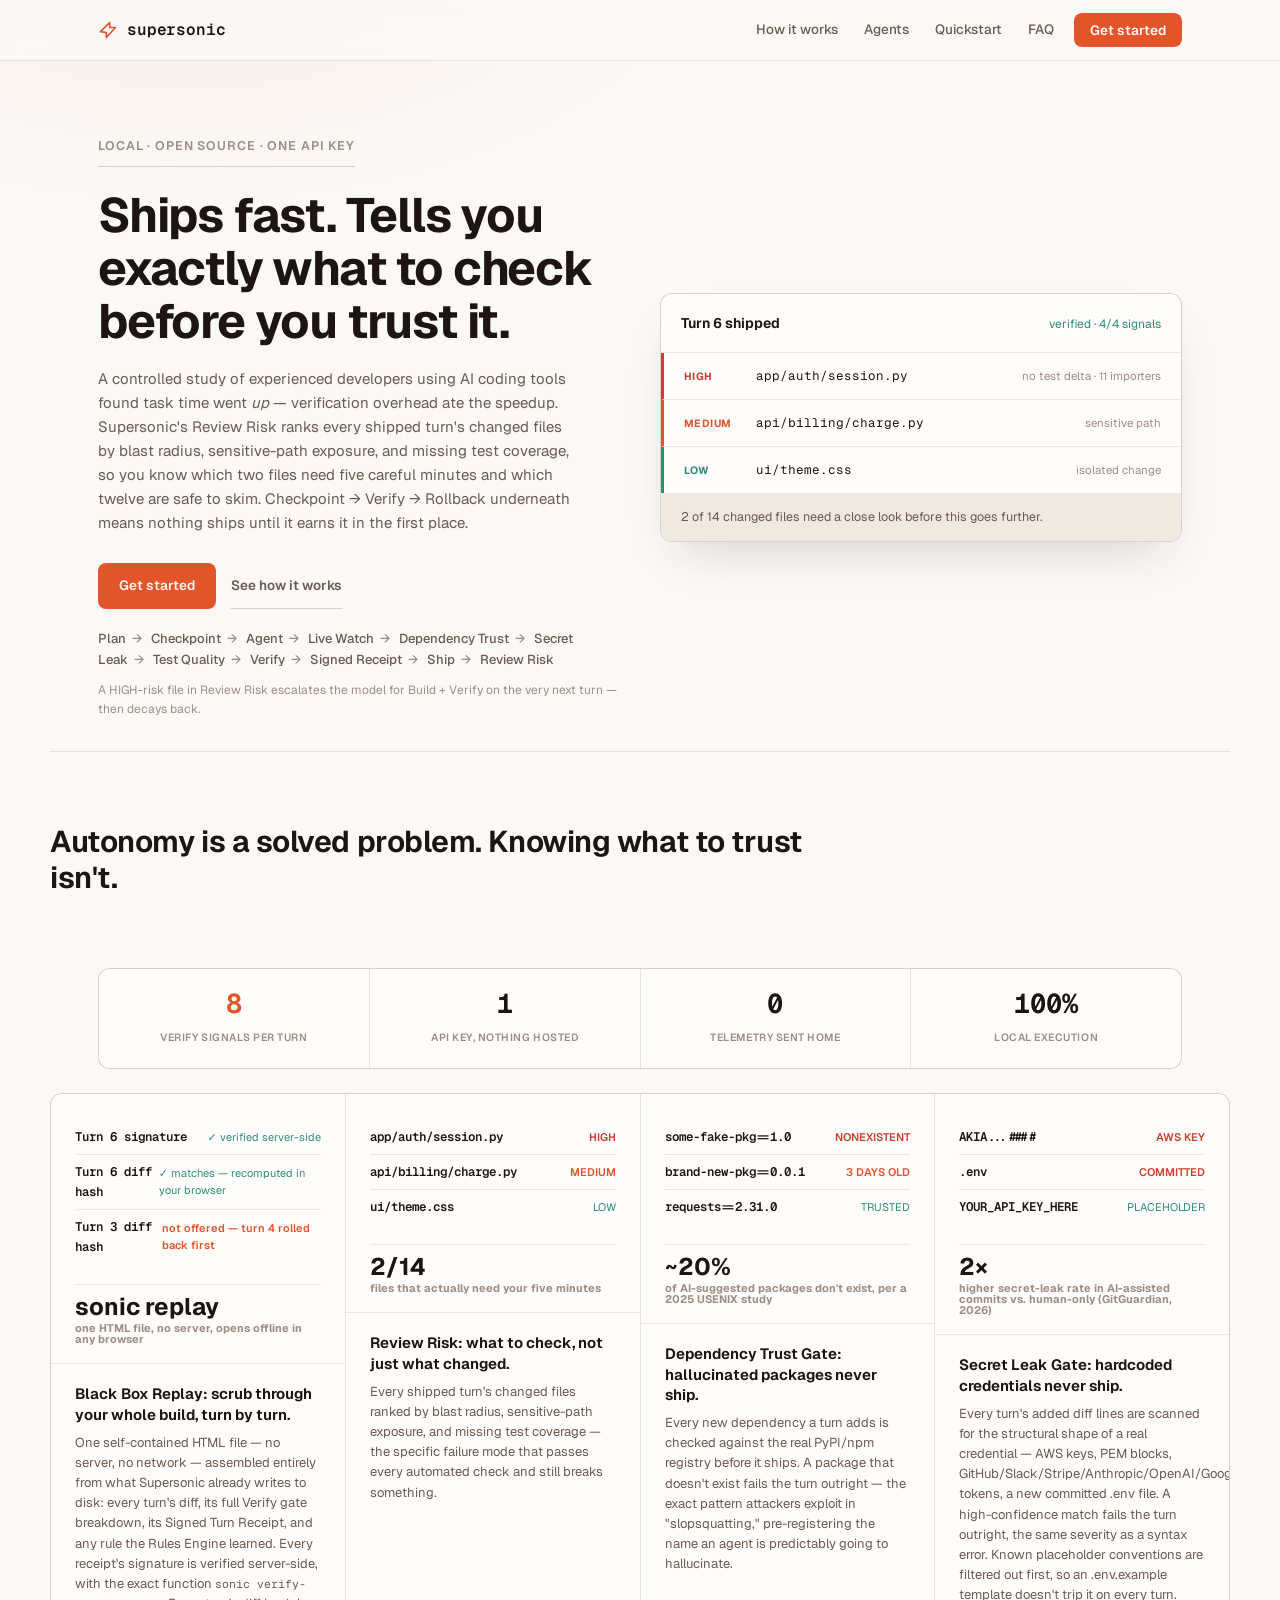
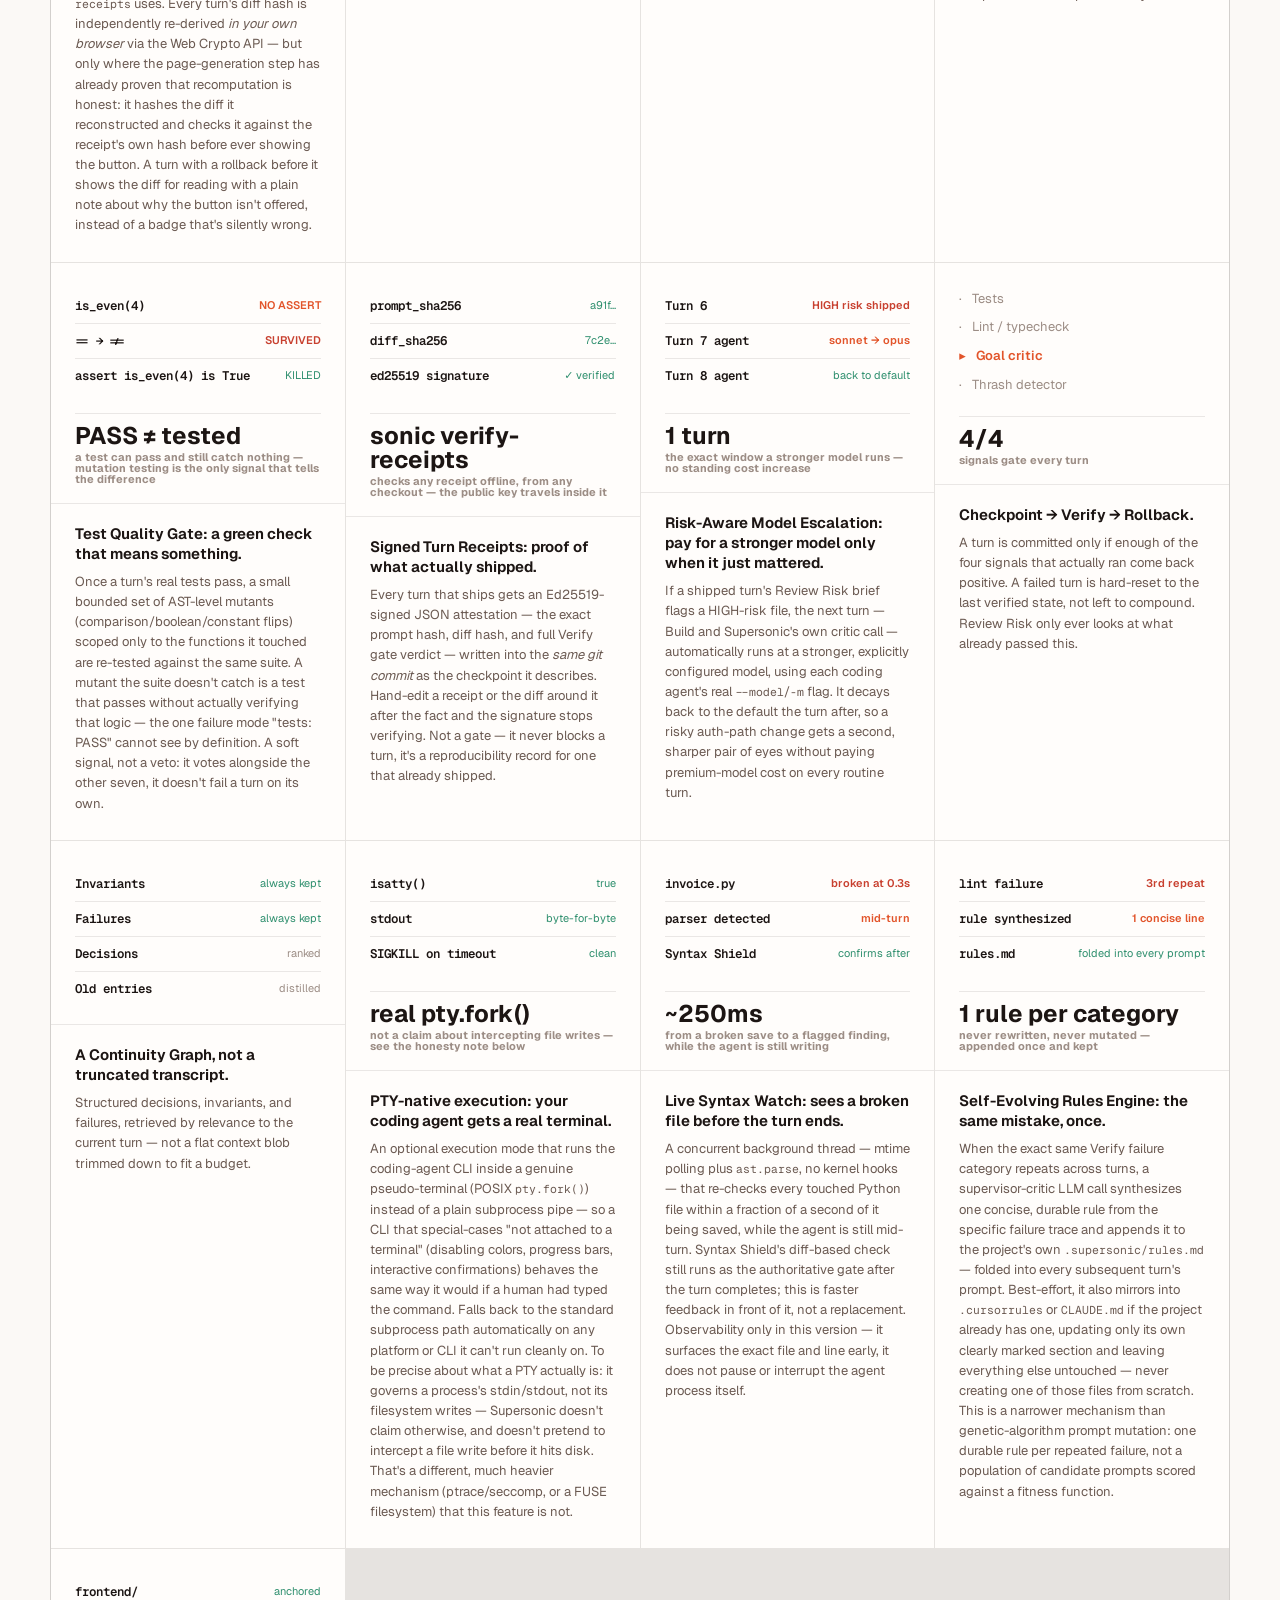
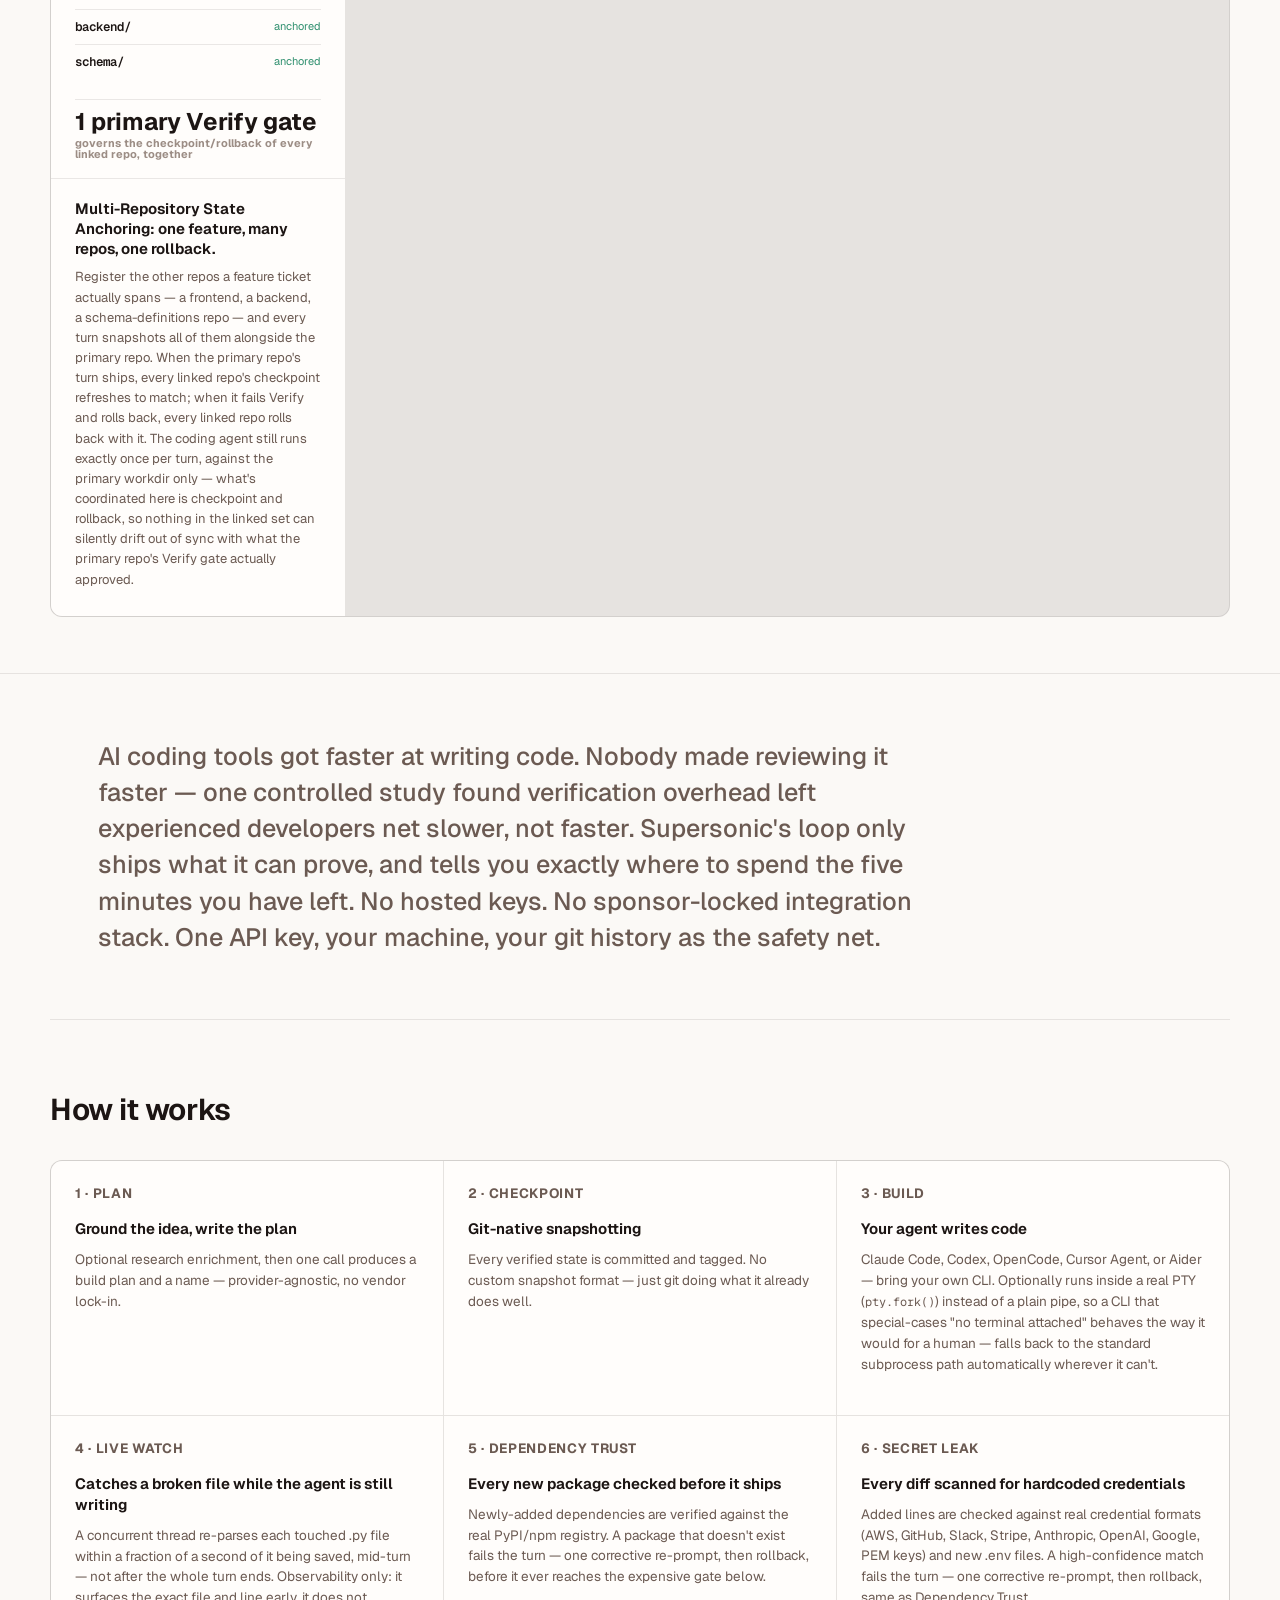
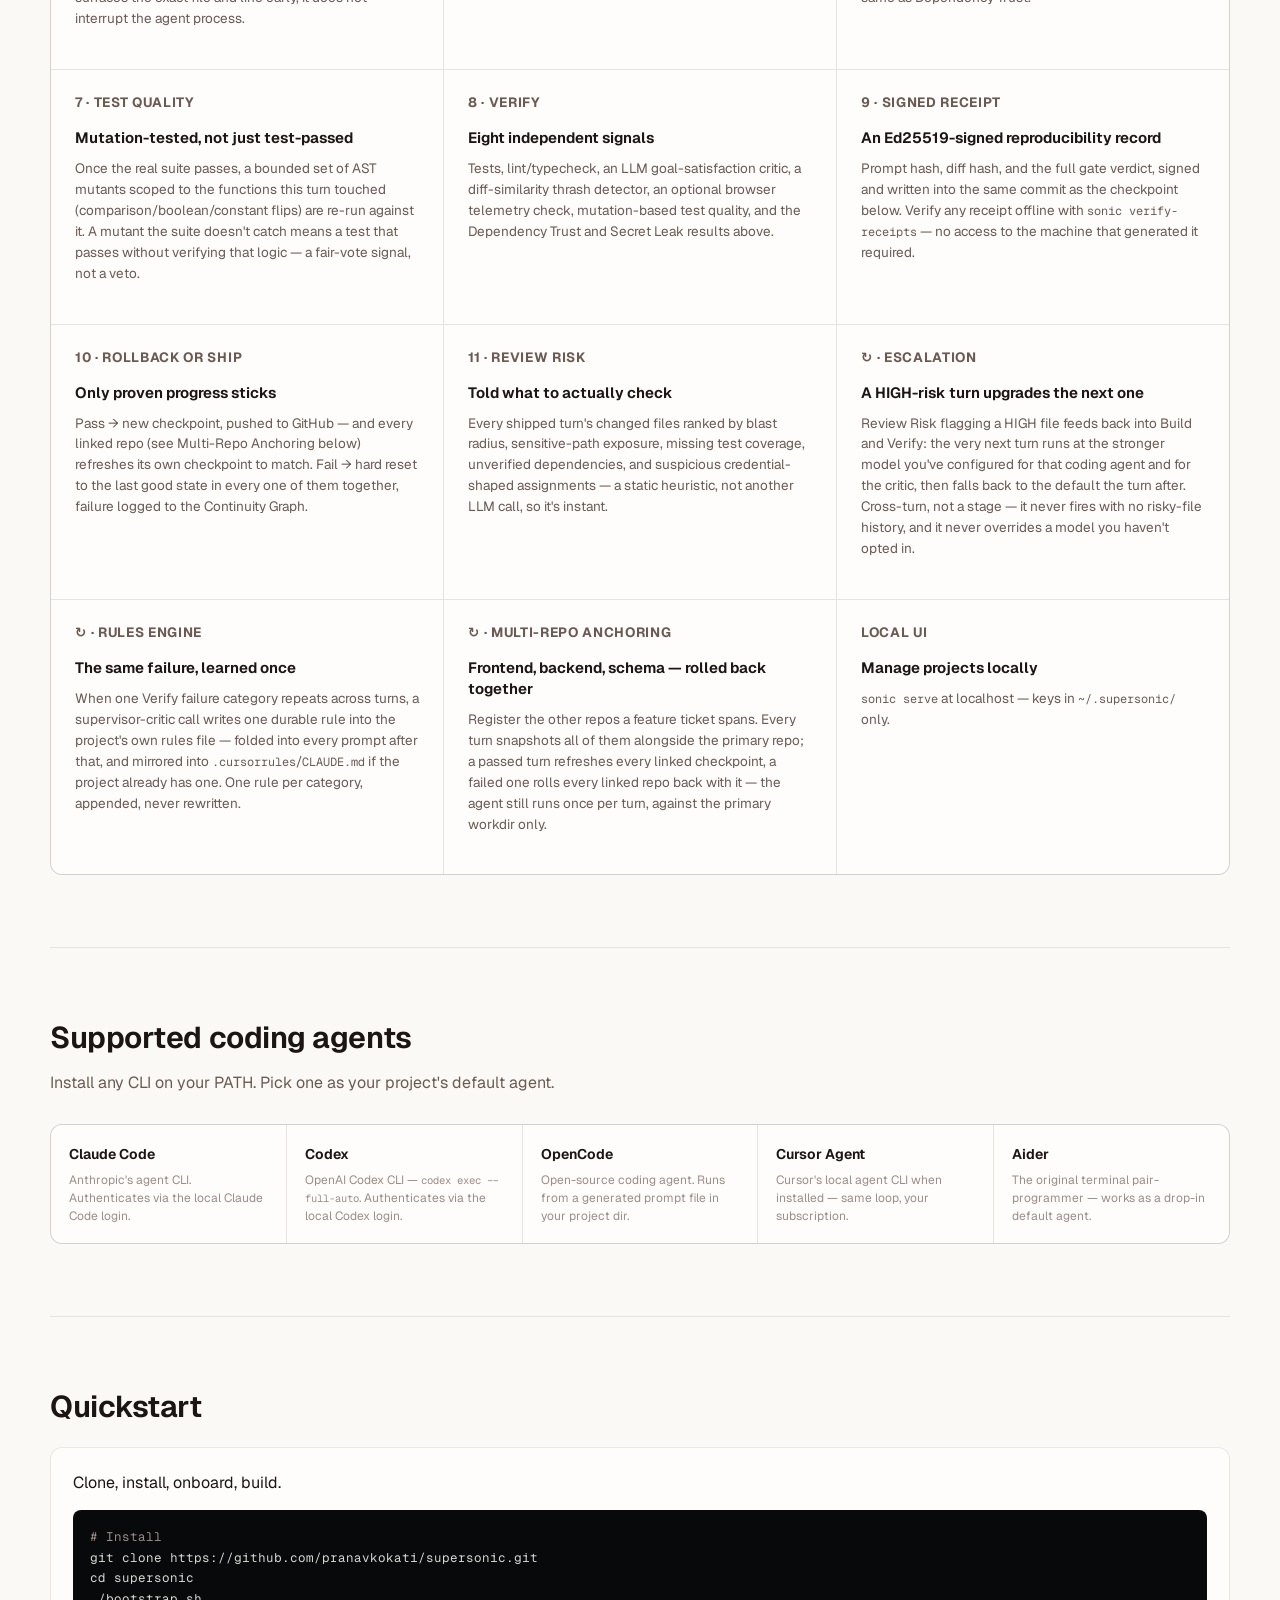
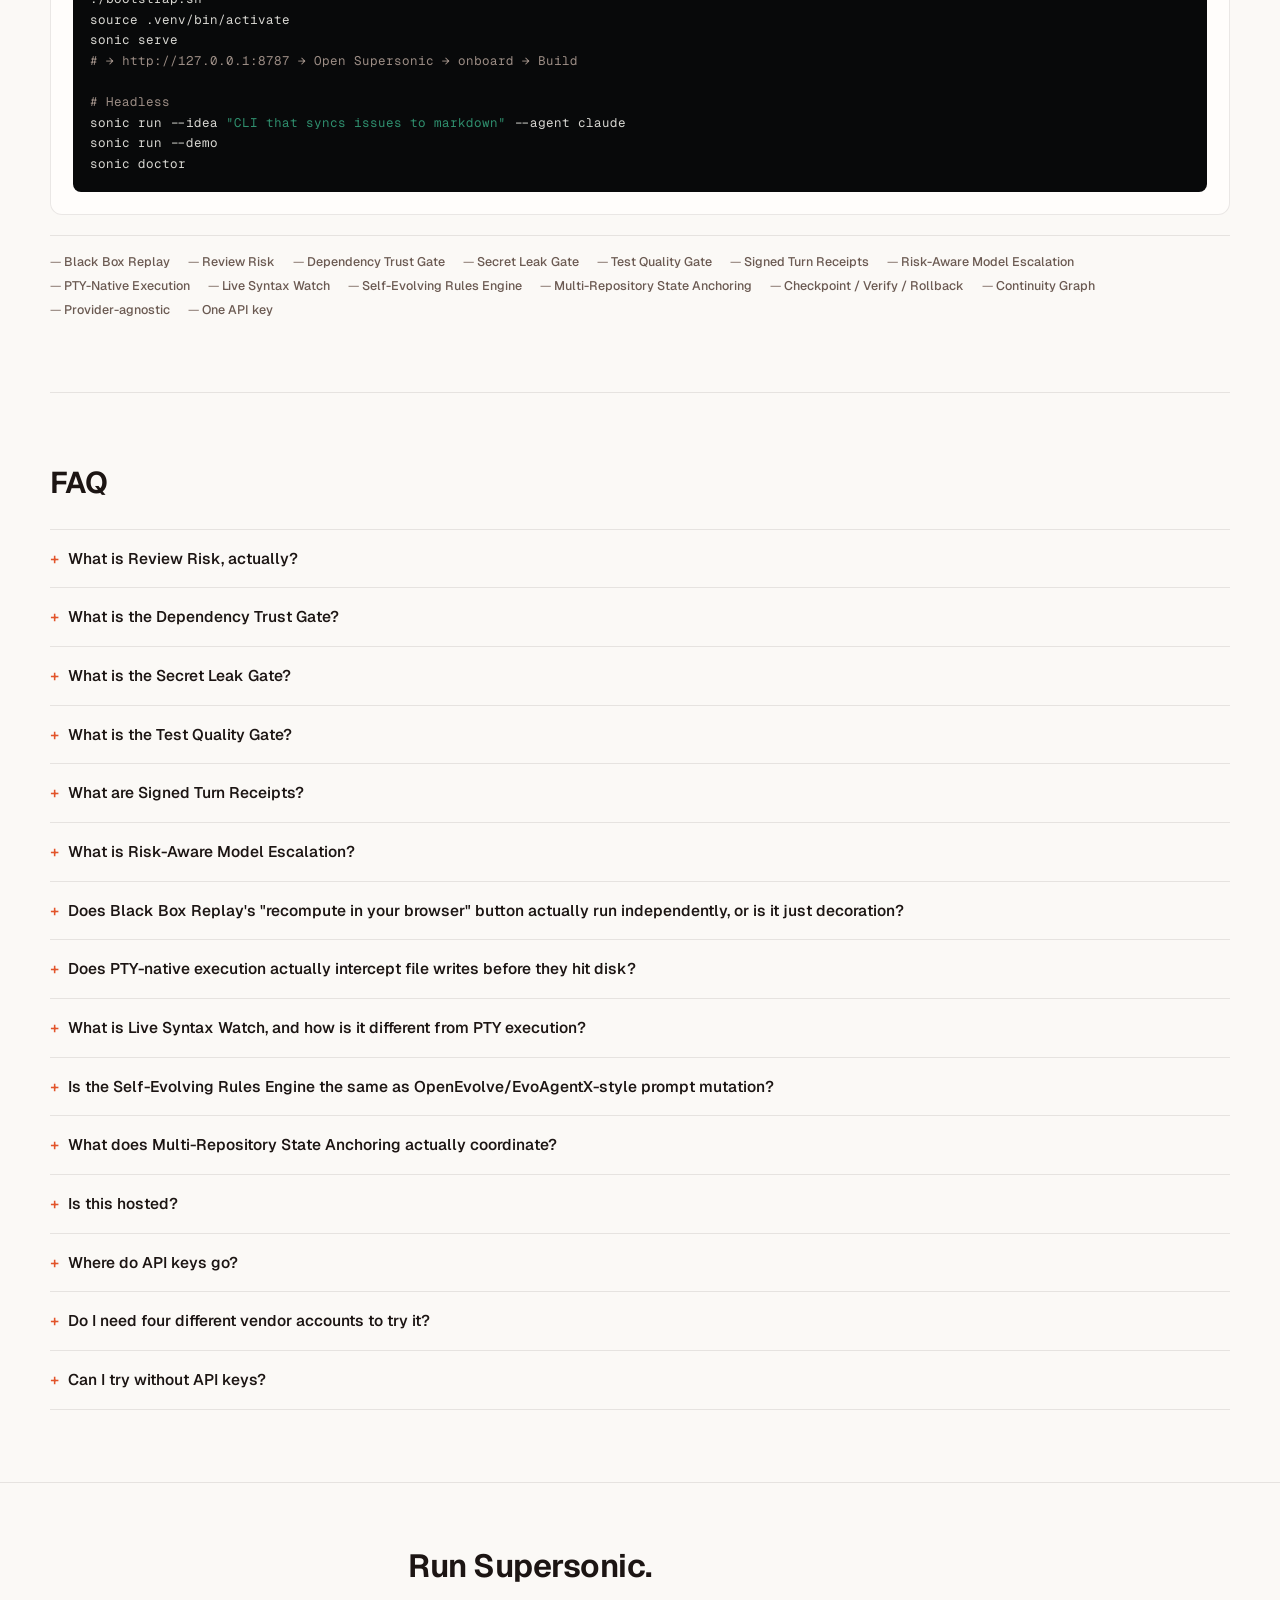
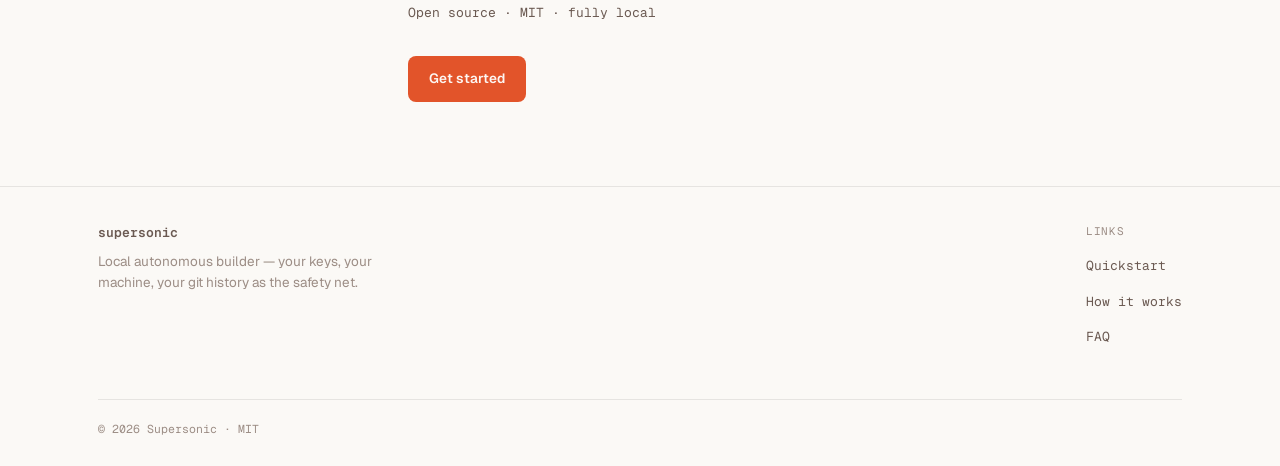
==== commit 0d58c43f: "Black Box Replay: self-contained, self-verifying HTML timeline of a build The genuine swing this rou" ====
--- a/web/index.html
+++ b/web/index.html
@@ -4,9 +4,9 @@
   <meta charset="UTF-8" />
   <meta name="viewport" content="width=device-width, initial-scale=1.0" />
   <title>Supersonic — Ships fast, tells you exactly what to check before you trust it</title>
-  <meta name="description" content="Supersonic pairs an autonomous Checkpoint/Verify/Rollback build loop with Review Risk, a Dependency Trust Gate, and a Secret Leak Gate: every shipped turn's changed files are ranked by what to check, every new dependency is checked against the real registry, and every diff is scanned for hardcoded credentials before it ships." />
+  <meta name="description" content="Supersonic pairs an autonomous Checkpoint/Verify/Rollback build loop with Black Box Replay (a self-contained, independently-verifiable HTML timeline of every turn), Review Risk, a Dependency Trust Gate, and a Secret Leak Gate: every shipped turn's changed files are ranked by what to check, every new dependency is checked against the real registry, and every diff is scanned for hardcoded credentials before it ships." />
   <meta property="og:title" content="Supersonic" />
-  <meta property="og:description" content="Review Risk ranks what to actually check on every shipped turn. Dependency Trust Gate blocks hallucinated packages. Secret Leak Gate catches hardcoded credentials before they ship. Checkpoint → Verify → Rollback underneath. One API key. Fully local." />
+  <meta property="og:description" content="Black Box Replay: a self-contained HTML timeline of your whole build, with signatures verified server-side and diff hashes independently re-derived in your own browser. Review Risk ranks what to actually check on every shipped turn. Dependency Trust Gate blocks hallucinated packages. Secret Leak Gate catches hardcoded credentials before they ship. Checkpoint → Verify → Rollback underneath. One API key. Fully local." />
   <meta property="og:type" content="website" />
   <meta name="theme-color" content="#fbf9f6" />
   <link rel="preconnect" href="https://fonts.googleapis.com" />
@@ -143,6 +143,23 @@
       <section class="df-features">
         <div class="df-features-inner">
           <article class="df-feature-card">
+            <div class="df-feature-visual df-feature-visual--blue">
+              <div class="df-feature-inner">
+                <ul class="feat-int-list">
+                  <li><strong>Turn 6 signature</strong><span class="feat-int-ok">✓ verified server-side</span></li>
+                  <li><strong>Turn 6 diff hash</strong><span class="feat-int-ok">✓ matches — recomputed in your browser</span></li>
+                  <li><strong>Turn 3 diff hash</strong><span class="feat-int-warn">not offered — turn 4 rolled back first</span></li>
+                </ul>
+                <p class="feat-stat">sonic replay<span>one HTML file, no server, opens offline in any browser</span></p>
+              </div>
+            </div>
+            <div class="df-feature-copy">
+              <h3>Black Box Replay: scrub through your whole build, turn by turn.</h3>
+              <p>One self-contained HTML file — no server, no network — assembled entirely from what Supersonic already writes to disk: every turn's diff, its full Verify gate breakdown, its Signed Turn Receipt, and any rule the Rules Engine learned. Every receipt's signature is verified server-side, with the exact function <code>sonic verify-receipts</code> uses. Every turn's diff hash is independently re-derived <em>in your own browser</em> via the Web Crypto API — but only where the page-generation step has already proven that recomputation is honest: it hashes the diff it reconstructed and checks it against the receipt's own hash before ever showing the button. A turn with a rollback before it shows the diff for reading with a plain note about why the button isn't offered, instead of a badge that's silently wrong.</p>
+            </div>
+          </article>
+
+          <article class="df-feature-card">
             <div class="df-feature-visual df-feature-visual--warm">
               <div class="df-feature-inner">
                 <ul class="feat-int-list">
@@ -481,6 +498,7 @@
 sonic doctor</pre>
         </div>
         <div class="differentiator-row" id="stack">
+          <span class="differentiator-pill">Black Box Replay</span>
           <span class="differentiator-pill">Review Risk</span>
           <span class="differentiator-pill">Dependency Trust Gate</span>
           <span class="differentiator-pill">Secret Leak Gate</span>
@@ -526,6 +544,10 @@
             <p>A feedback loop from Review Risk back into Build and Verify, not a new gate. After a turn ships, if its Review Risk brief contains at least one HIGH-risk file (large blast radius, a sensitive-path match, or no matching test change), the <em>next</em> turn — and only that one — runs the coding-agent CLI and Supersonic's own critic call at a stronger model. Each coding agent gets its own configured escalation target (a verified flag: <code>--model</code> for Claude Code/Codex/OpenCode/Aider, <code>--model</code> for Cursor Agent's CLI), and the critic call uses your provider's own default (strongest) model instead of its normal fast model. It decays automatically the turn after — there's no standing state, just "was the immediately preceding turn's shipped diff flagged high-risk." If you haven't configured an escalation model for the agent you're using, or the previous turn had no high-risk files, nothing changes and the loop runs at its normal cost.</p>
           </details>
           <details class="faq-item">
+            <summary>Does Black Box Replay's "recompute in your browser" button actually run independently, or is it just decoration?</summary>
+            <p>It actually runs — it's the Web Crypto API's <code>crypto.subtle.digest('SHA-256', ...)</code>, hashing the exact diff text embedded in the page and comparing it to that turn's receipt, live, in your browser, with zero trust placed in whatever generated the page. What's decoration-free about it is also what limits it: the button is only ever shown for a turn where the page-generation step has already verified, server-side, that the diff it reconstructed from git history hashes to the exact value the receipt was signed over. If a turn had a failed-and-rolled-back turn before it, the reconstructed diff picks up that turn's preserved Continuity Graph entries in a way this feature doesn't attempt to separate out byte-for-byte — so the button is simply not offered for that turn, with a plain explanation, rather than risking a false "verified" claim.</p>
+          </details>
+          <details class="faq-item">
             <summary>Does PTY-native execution actually intercept file writes before they hit disk?</summary>
             <p>No, and Supersonic doesn't claim it does. A pseudo-terminal (PTY) governs a child process's stdin/stdout stream — that's it. It cannot see, let alone intercept, a filesystem write syscall; that's a fundamentally different, much heavier mechanism (ptrace/seccomp syscall interception, or a FUSE overlay filesystem), and this feature doesn't implement either. What PTY-native execution actually does: run the coding-agent CLI inside a real <code>pty.fork()</code>ed terminal instead of a plain subprocess pipe, so a CLI that behaves differently when it detects it isn't attached to a terminal (many disable colors, progress bars, or interactive confirmations the instant stdout is a pipe) runs the same way it would for a human typing the command directly. It's off by default, POSIX-only, and falls back to the standard subprocess path automatically on any platform or CLI it can't run cleanly on.</p>
           </details>
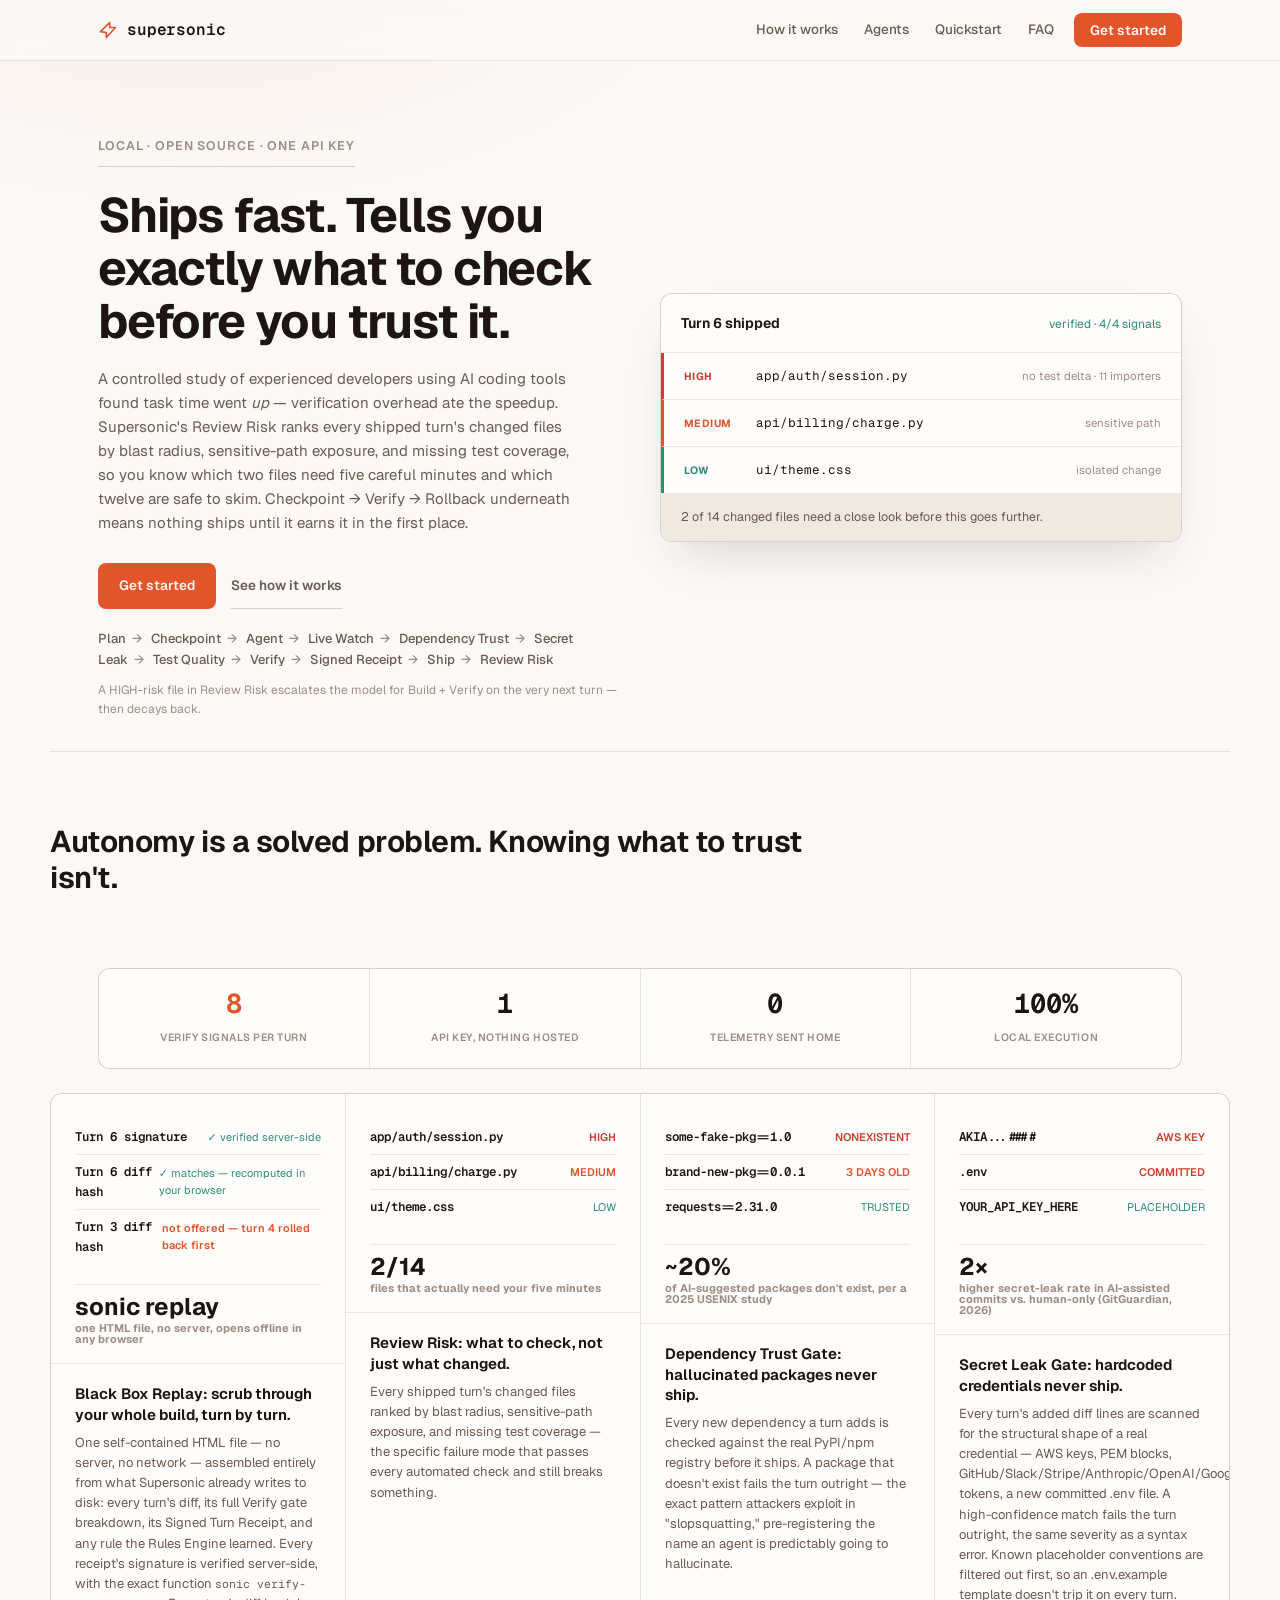
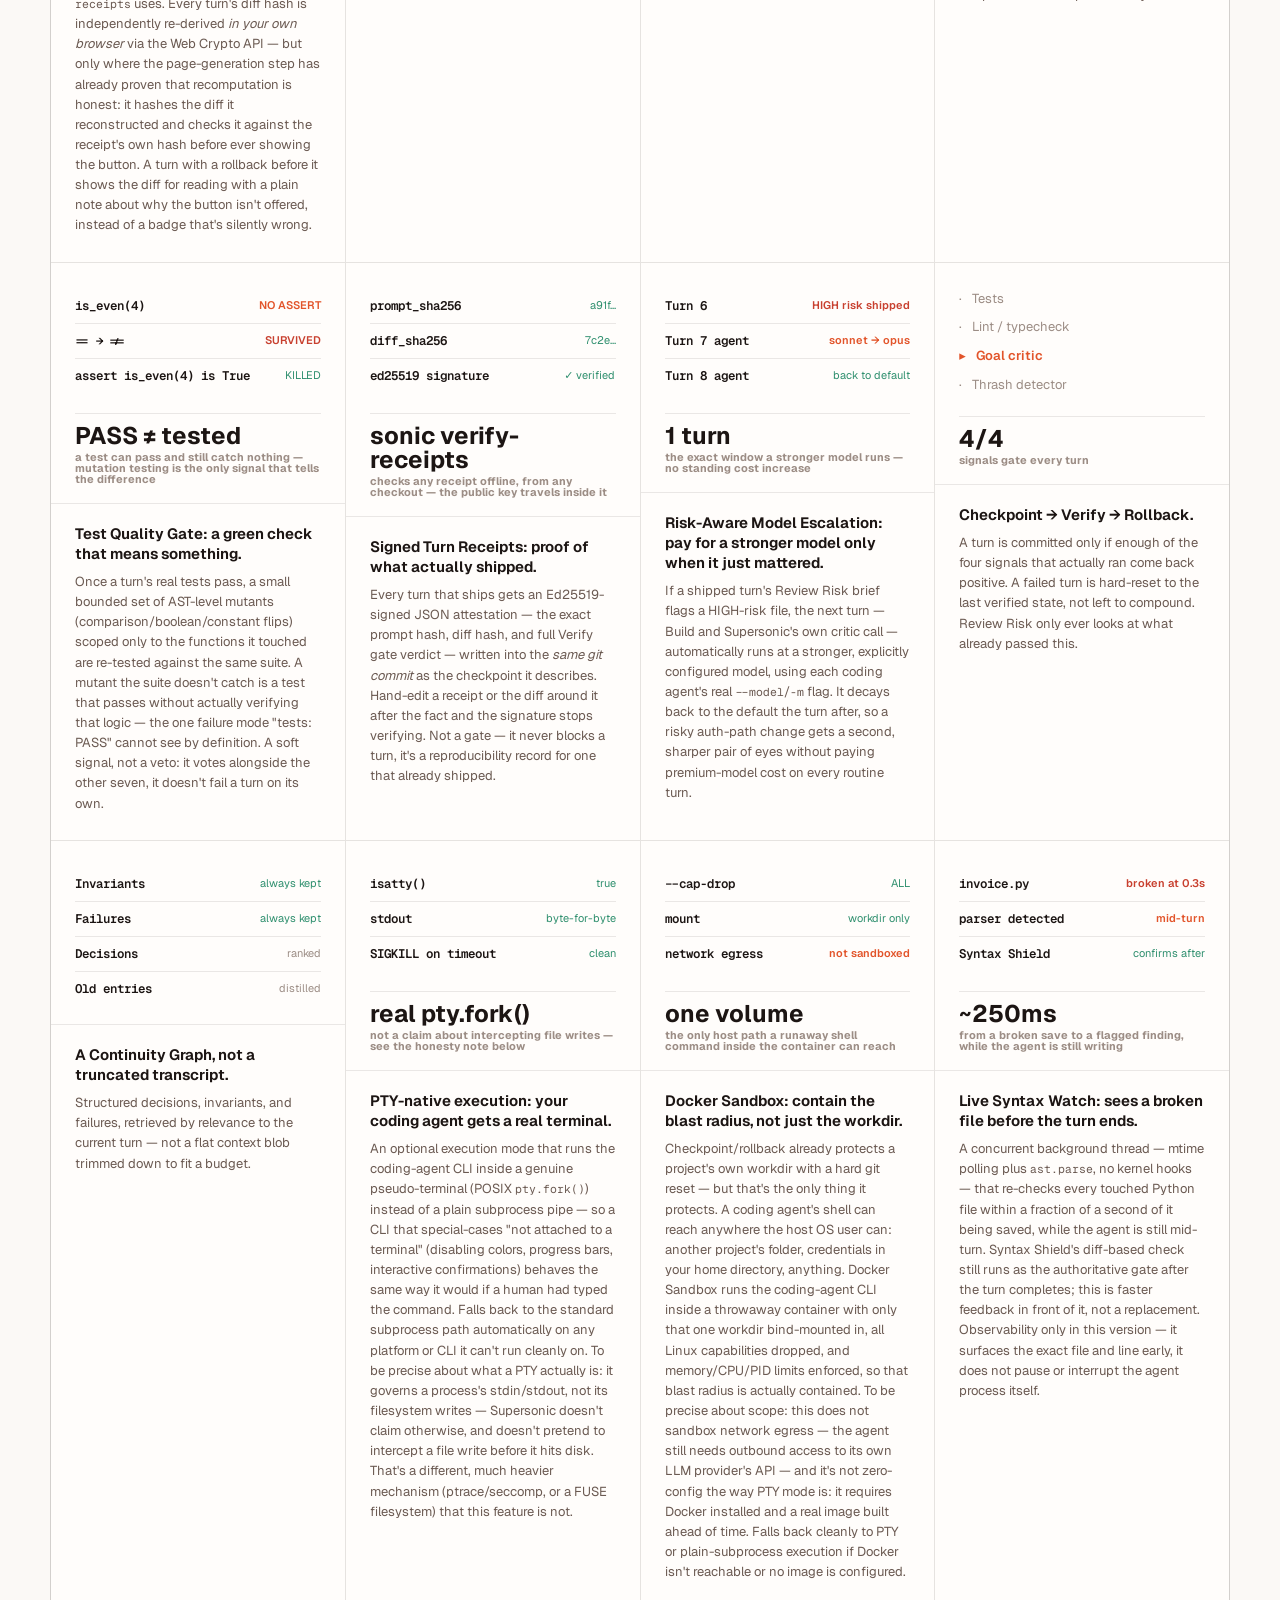
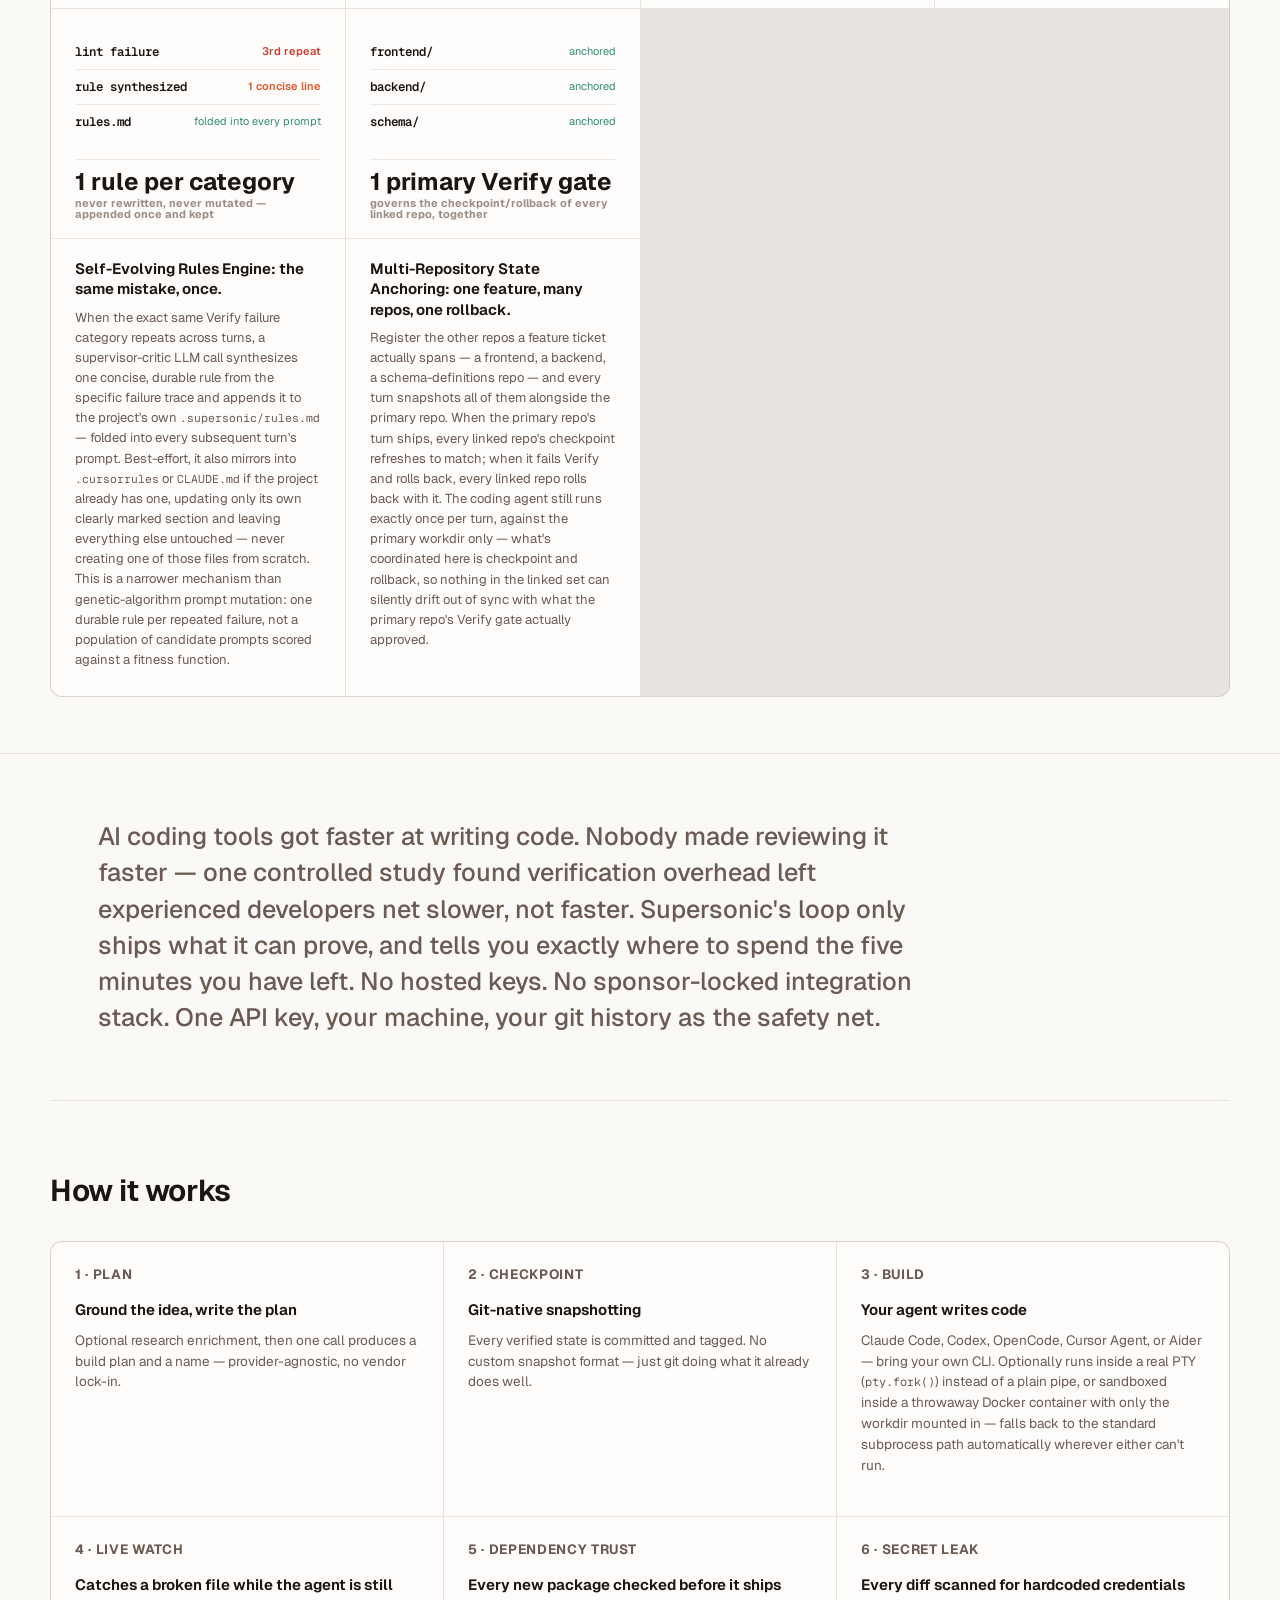
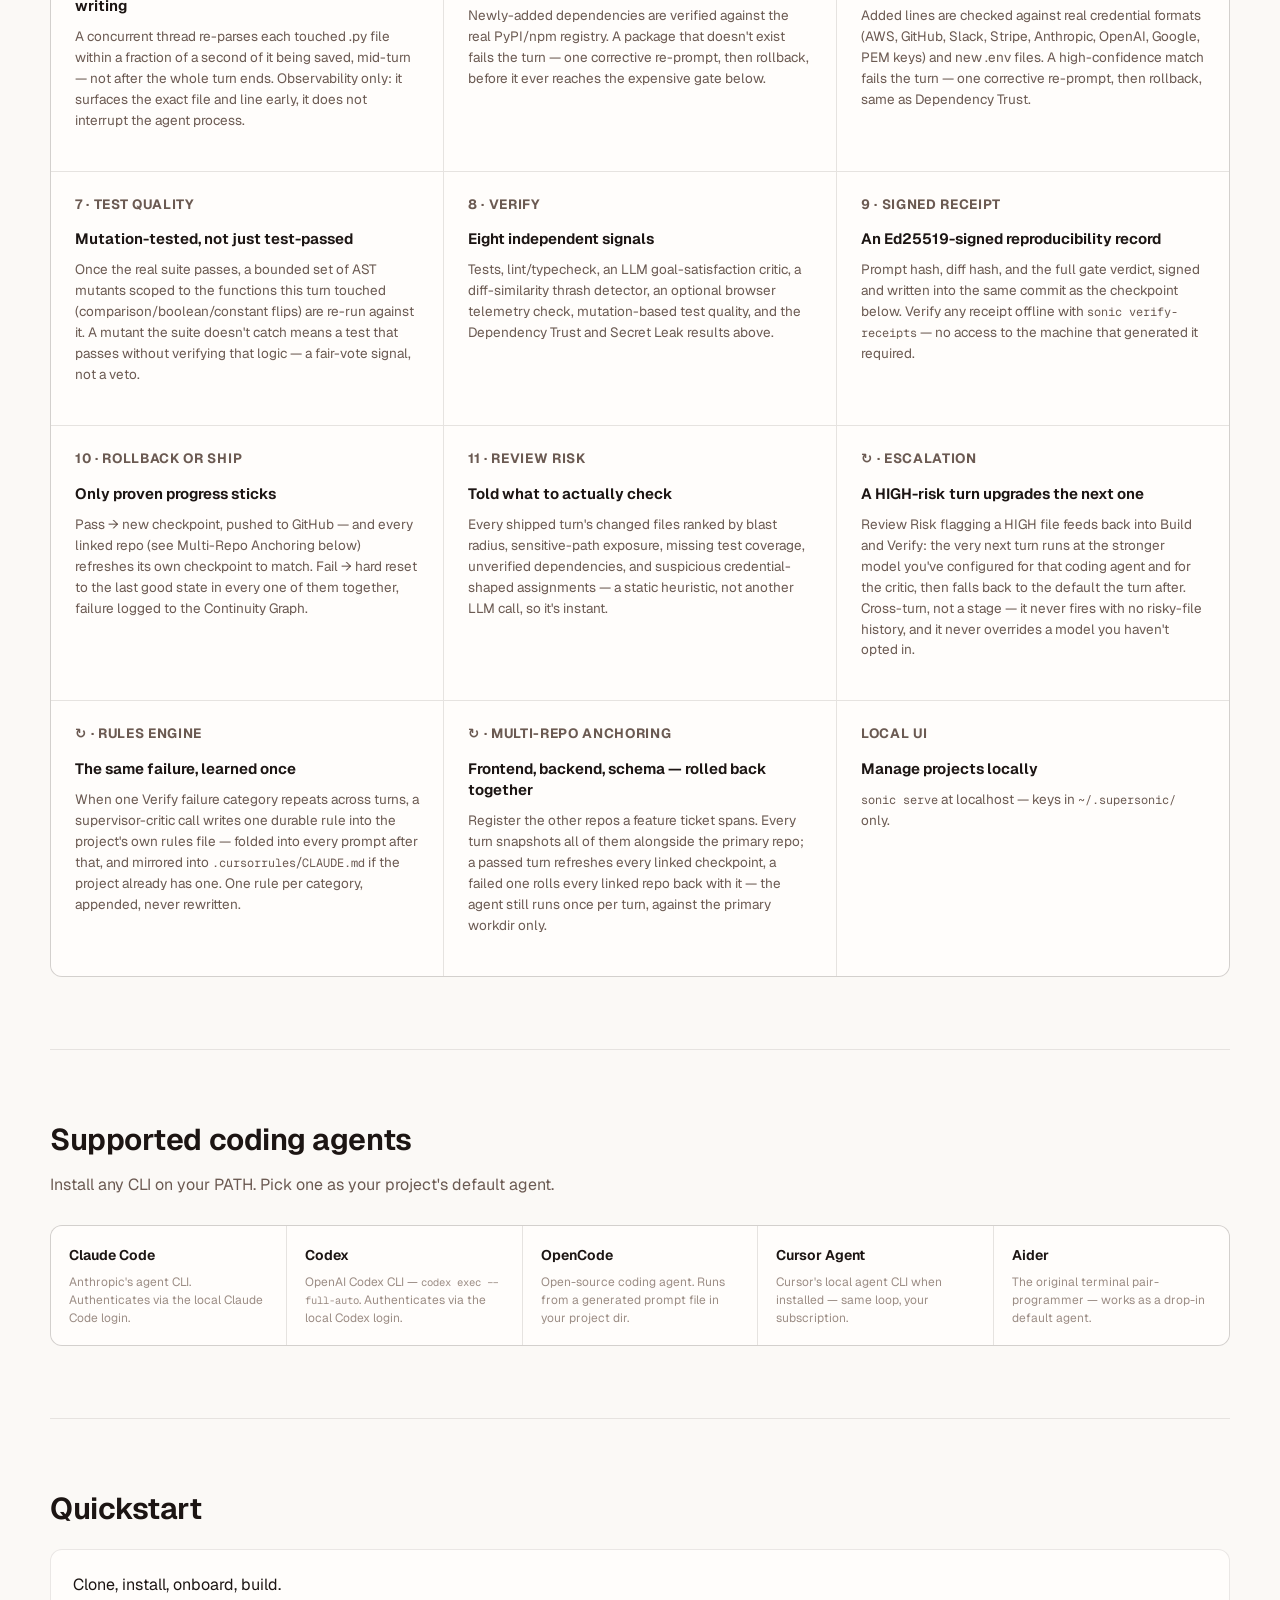
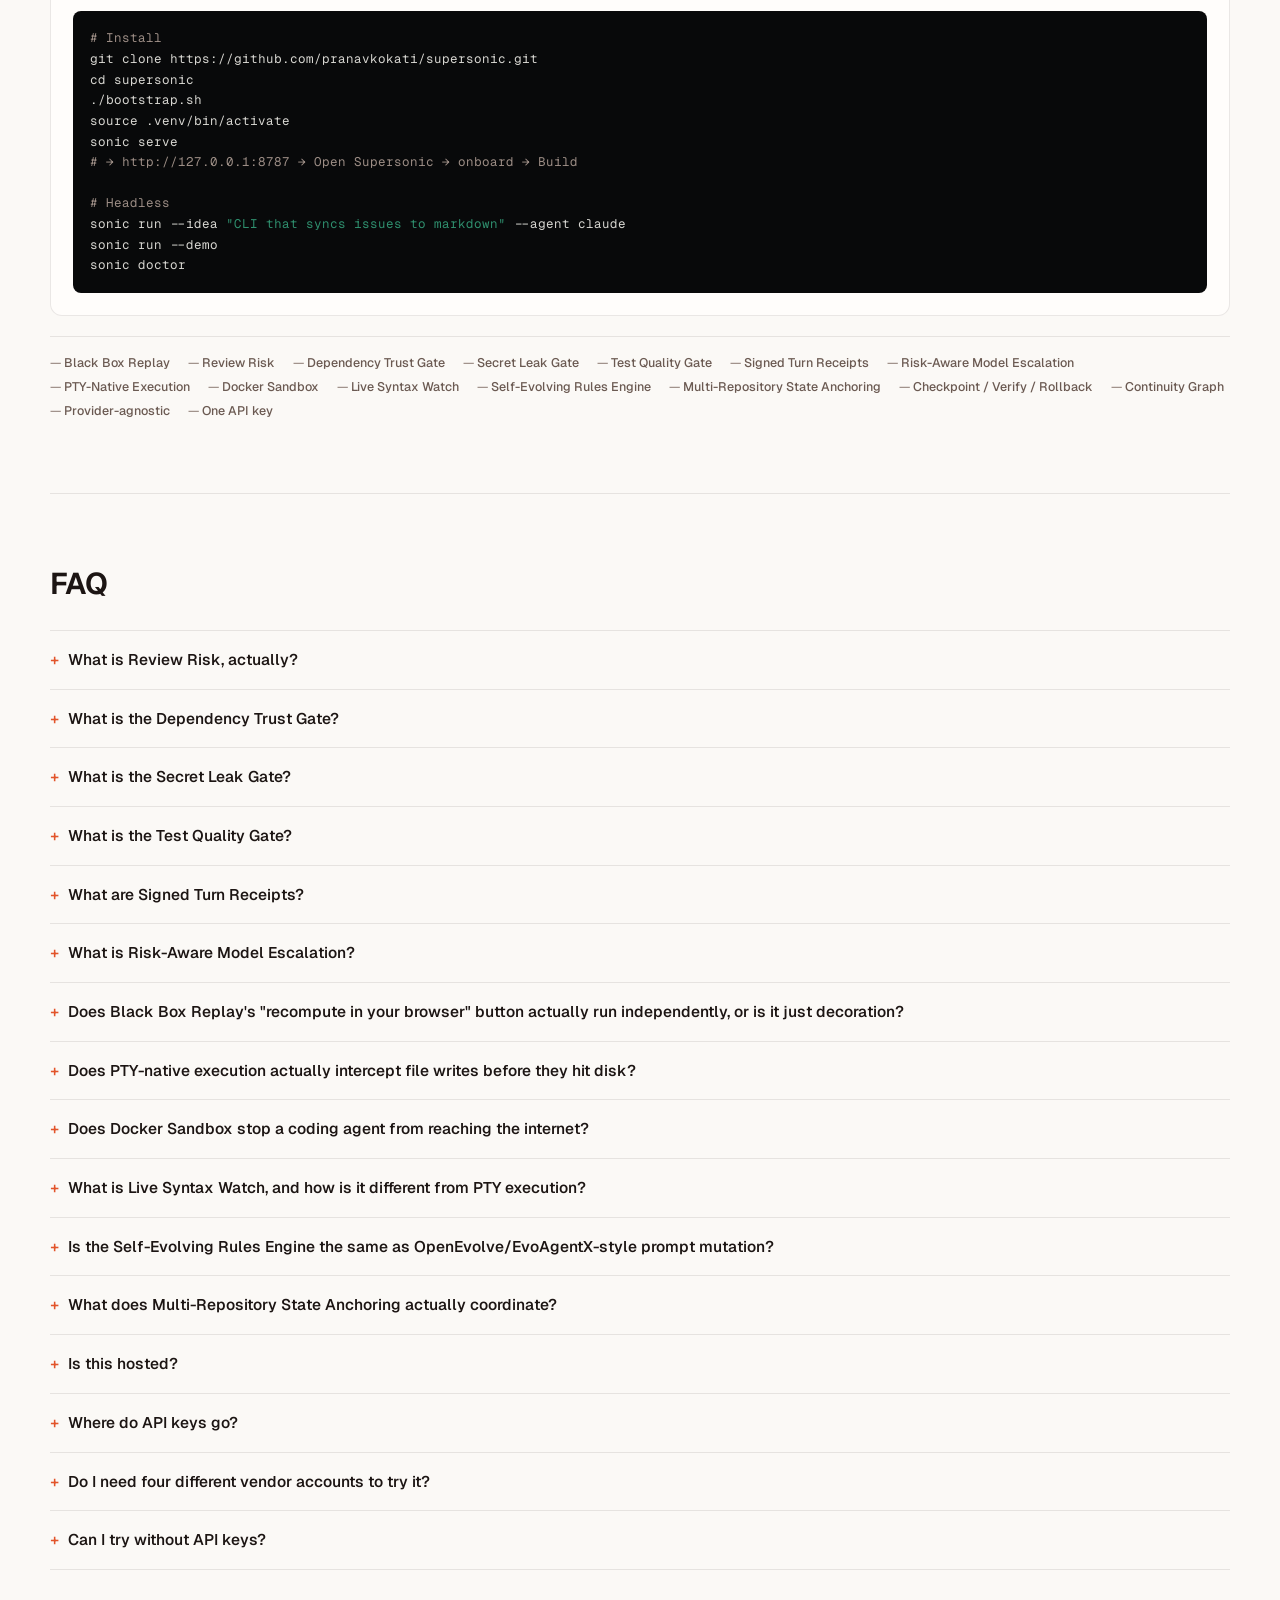
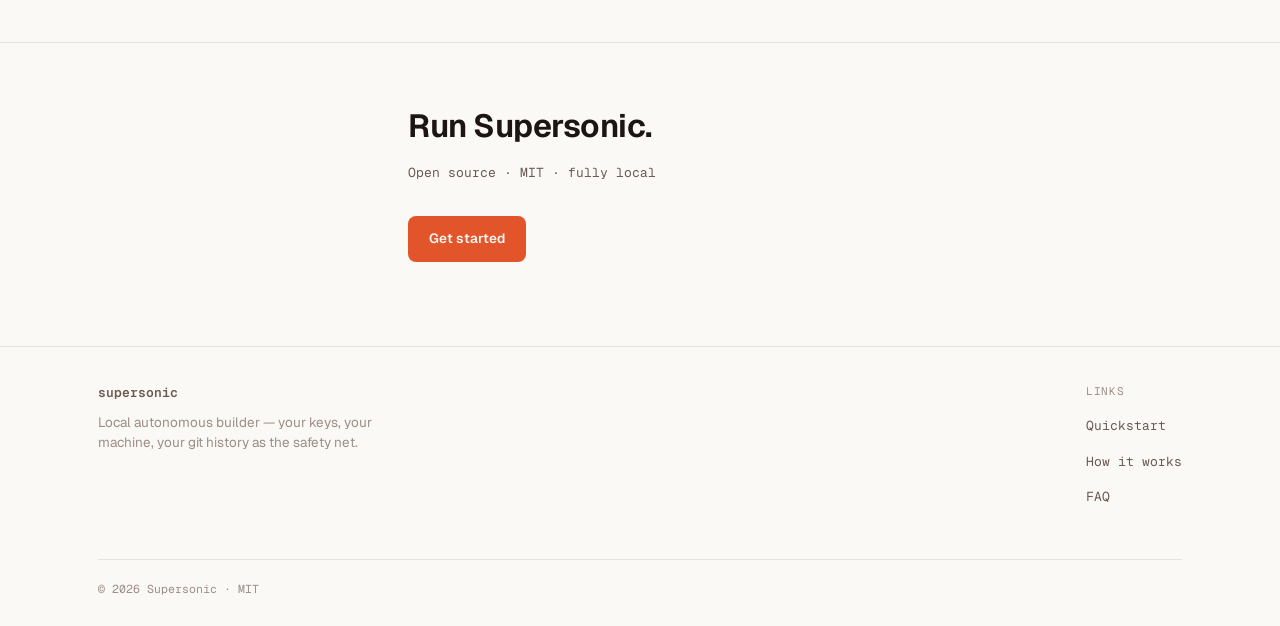
==== commit 3096f4c5: "agents: build Docker Sandbox; verify: fix Live Syntax Watch missing single-edit files Docker Sandbox" ====
--- a/web/index.html
+++ b/web/index.html
@@ -314,6 +314,23 @@
           </article>
 
           <article class="df-feature-card">
+            <div class="df-feature-visual df-feature-visual--blue">
+              <div class="df-feature-inner">
+                <ul class="feat-int-list">
+                  <li><strong>--cap-drop</strong><span class="feat-int-ok">ALL</span></li>
+                  <li><strong>mount</strong><span class="feat-int-ok">workdir only</span></li>
+                  <li><strong>network egress</strong><span class="feat-int-warn">not sandboxed</span></li>
+                </ul>
+                <p class="feat-stat">one volume<span>the only host path a runaway shell command inside the container can reach</span></p>
+              </div>
+            </div>
+            <div class="df-feature-copy">
+              <h3>Docker Sandbox: contain the blast radius, not just the workdir.</h3>
+              <p>Checkpoint/rollback already protects a project's own workdir with a hard git reset — but that's the only thing it protects. A coding agent's shell can reach anywhere the host OS user can: another project's folder, credentials in your home directory, anything. Docker Sandbox runs the coding-agent CLI inside a throwaway container with only that one workdir bind-mounted in, all Linux capabilities dropped, and memory/CPU/PID limits enforced, so that blast radius is actually contained. To be precise about scope: this does not sandbox network egress — the agent still needs outbound access to its own LLM provider's API — and it's not zero-config the way PTY mode is: it requires Docker installed and a real image built ahead of time. Falls back cleanly to PTY or plain-subprocess execution if Docker isn't reachable or no image is configured.</p>
+            </div>
+          </article>
+
+          <article class="df-feature-card">
             <div class="df-feature-visual df-feature-visual--warm">
               <div class="df-feature-inner">
                 <ul class="feat-int-list">
@@ -388,7 +405,7 @@
           <article class="trust-card">
             <p class="trust-label">3 · Build</p>
             <h3>Your agent writes code</h3>
-            <p>Claude Code, Codex, OpenCode, Cursor Agent, or Aider — bring your own CLI. Optionally runs inside a real PTY (<code>pty.fork()</code>) instead of a plain pipe, so a CLI that special-cases "no terminal attached" behaves the way it would for a human — falls back to the standard subprocess path automatically wherever it can't.</p>
+            <p>Claude Code, Codex, OpenCode, Cursor Agent, or Aider — bring your own CLI. Optionally runs inside a real PTY (<code>pty.fork()</code>) instead of a plain pipe, or sandboxed inside a throwaway Docker container with only the workdir mounted in — falls back to the standard subprocess path automatically wherever either can't run.</p>
           </article>
           <article class="trust-card">
             <p class="trust-label">4 · Live Watch</p>
@@ -506,6 +523,7 @@
           <span class="differentiator-pill">Signed Turn Receipts</span>
           <span class="differentiator-pill">Risk-Aware Model Escalation</span>
           <span class="differentiator-pill">PTY-Native Execution</span>
+          <span class="differentiator-pill">Docker Sandbox</span>
           <span class="differentiator-pill">Live Syntax Watch</span>
           <span class="differentiator-pill">Self-Evolving Rules Engine</span>
           <span class="differentiator-pill">Multi-Repository State Anchoring</span>
@@ -550,6 +568,10 @@
           <details class="faq-item">
             <summary>Does PTY-native execution actually intercept file writes before they hit disk?</summary>
             <p>No, and Supersonic doesn't claim it does. A pseudo-terminal (PTY) governs a child process's stdin/stdout stream — that's it. It cannot see, let alone intercept, a filesystem write syscall; that's a fundamentally different, much heavier mechanism (ptrace/seccomp syscall interception, or a FUSE overlay filesystem), and this feature doesn't implement either. What PTY-native execution actually does: run the coding-agent CLI inside a real <code>pty.fork()</code>ed terminal instead of a plain subprocess pipe, so a CLI that behaves differently when it detects it isn't attached to a terminal (many disable colors, progress bars, or interactive confirmations the instant stdout is a pipe) runs the same way it would for a human typing the command directly. It's off by default, POSIX-only, and falls back to the standard subprocess path automatically on any platform or CLI it can't run cleanly on.</p>
+          </details>
+          <details class="faq-item">
+            <summary>Does Docker Sandbox stop a coding agent from reaching the internet?</summary>
+            <p>No — and that's deliberate, not an oversight. The coding agent still needs outbound network access to reach its own LLM provider's API (Anthropic, OpenAI, whichever it's configured for); sandboxing that away would break the agent's basic function, not just contain its blast radius. What Docker Sandbox actually contains is the filesystem: the container only has the project's own workdir bind-mounted in, runs with all Linux capabilities dropped, and is memory/CPU/PID-capped, so a runaway or hallucinating shell command can trash the container's own throwaway filesystem but can't reach anything else on the host. It also isn't zero-config the way PTY mode is — it requires Docker installed and a real image built or pulled ahead of time (a reference Dockerfile covering Claude Code, Codex, and Aider ships in the repo). No Docker install, no configured image, or an unreachable daemon all fall back cleanly to PTY or plain-subprocess execution — a missing optional dependency never fails a build turn.</p>
           </details>
           <details class="faq-item">
             <summary>What is Live Syntax Watch, and how is it different from PTY execution?</summary>
